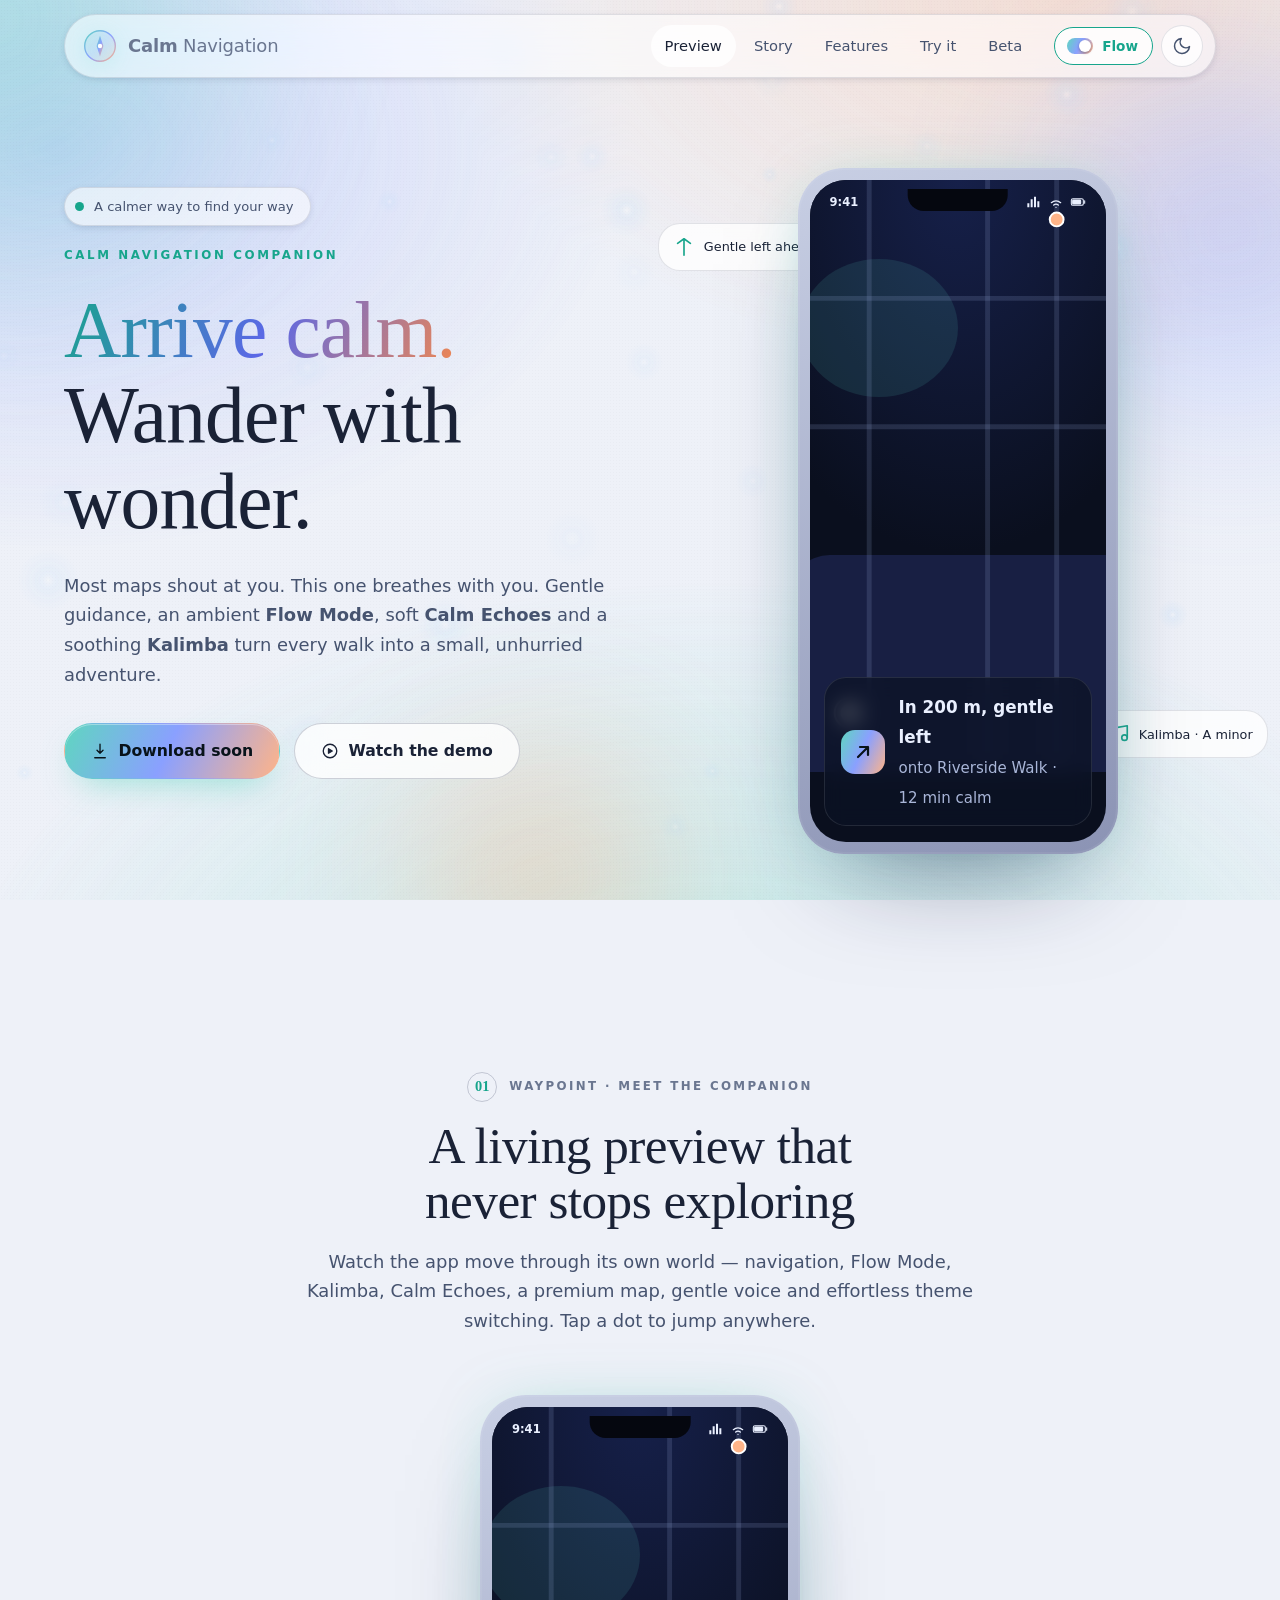
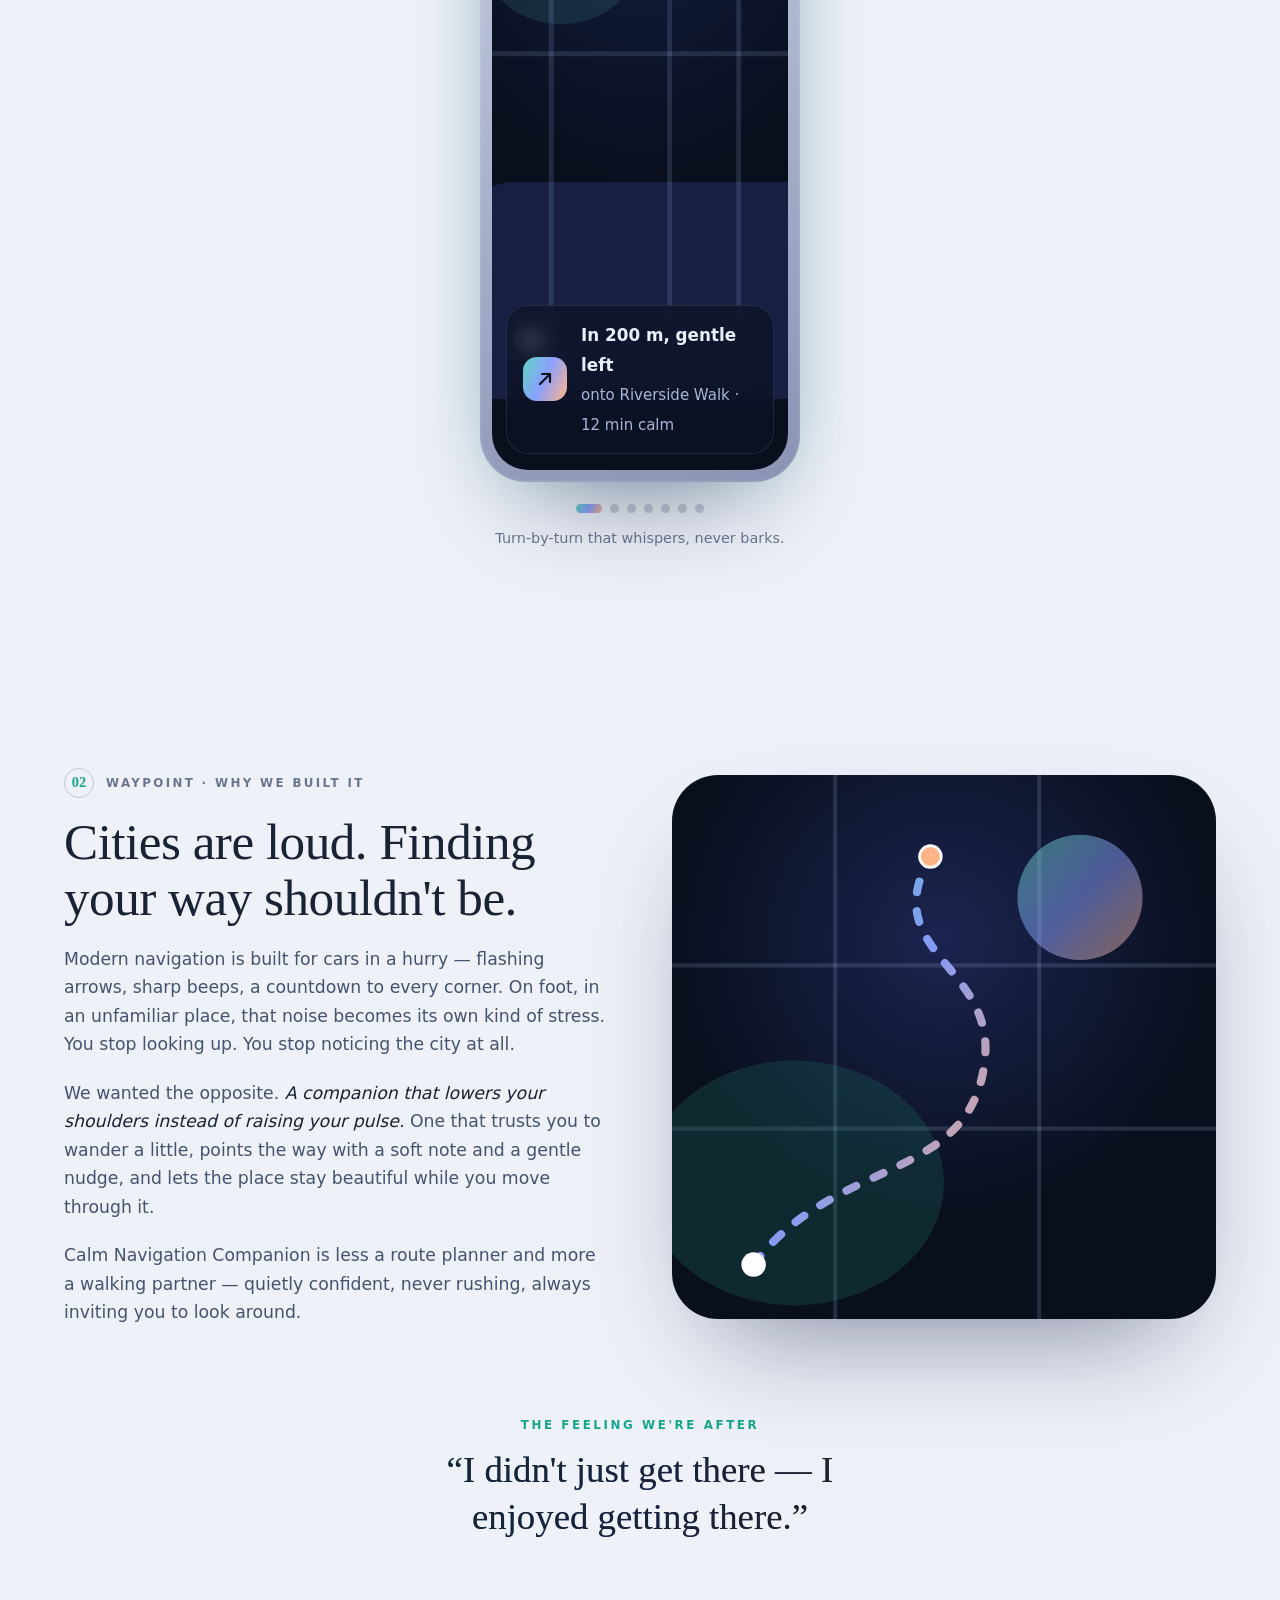
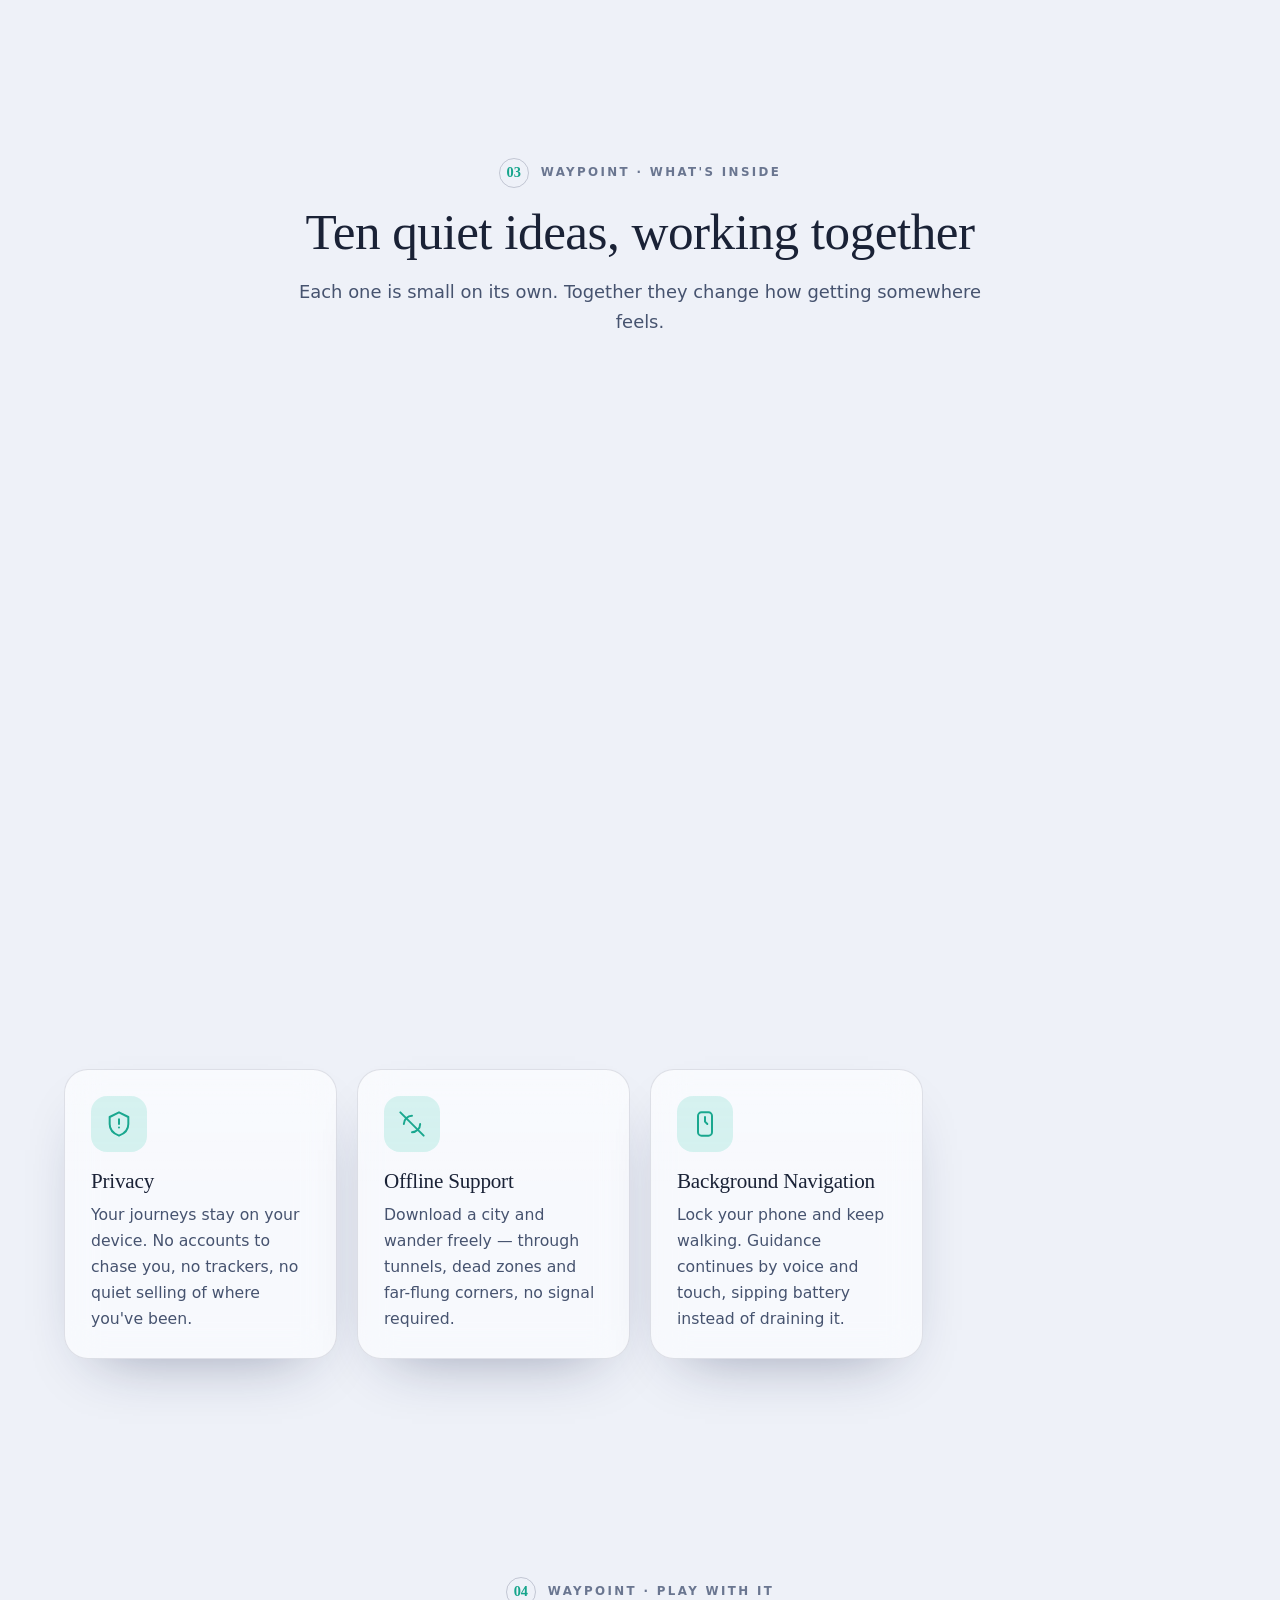
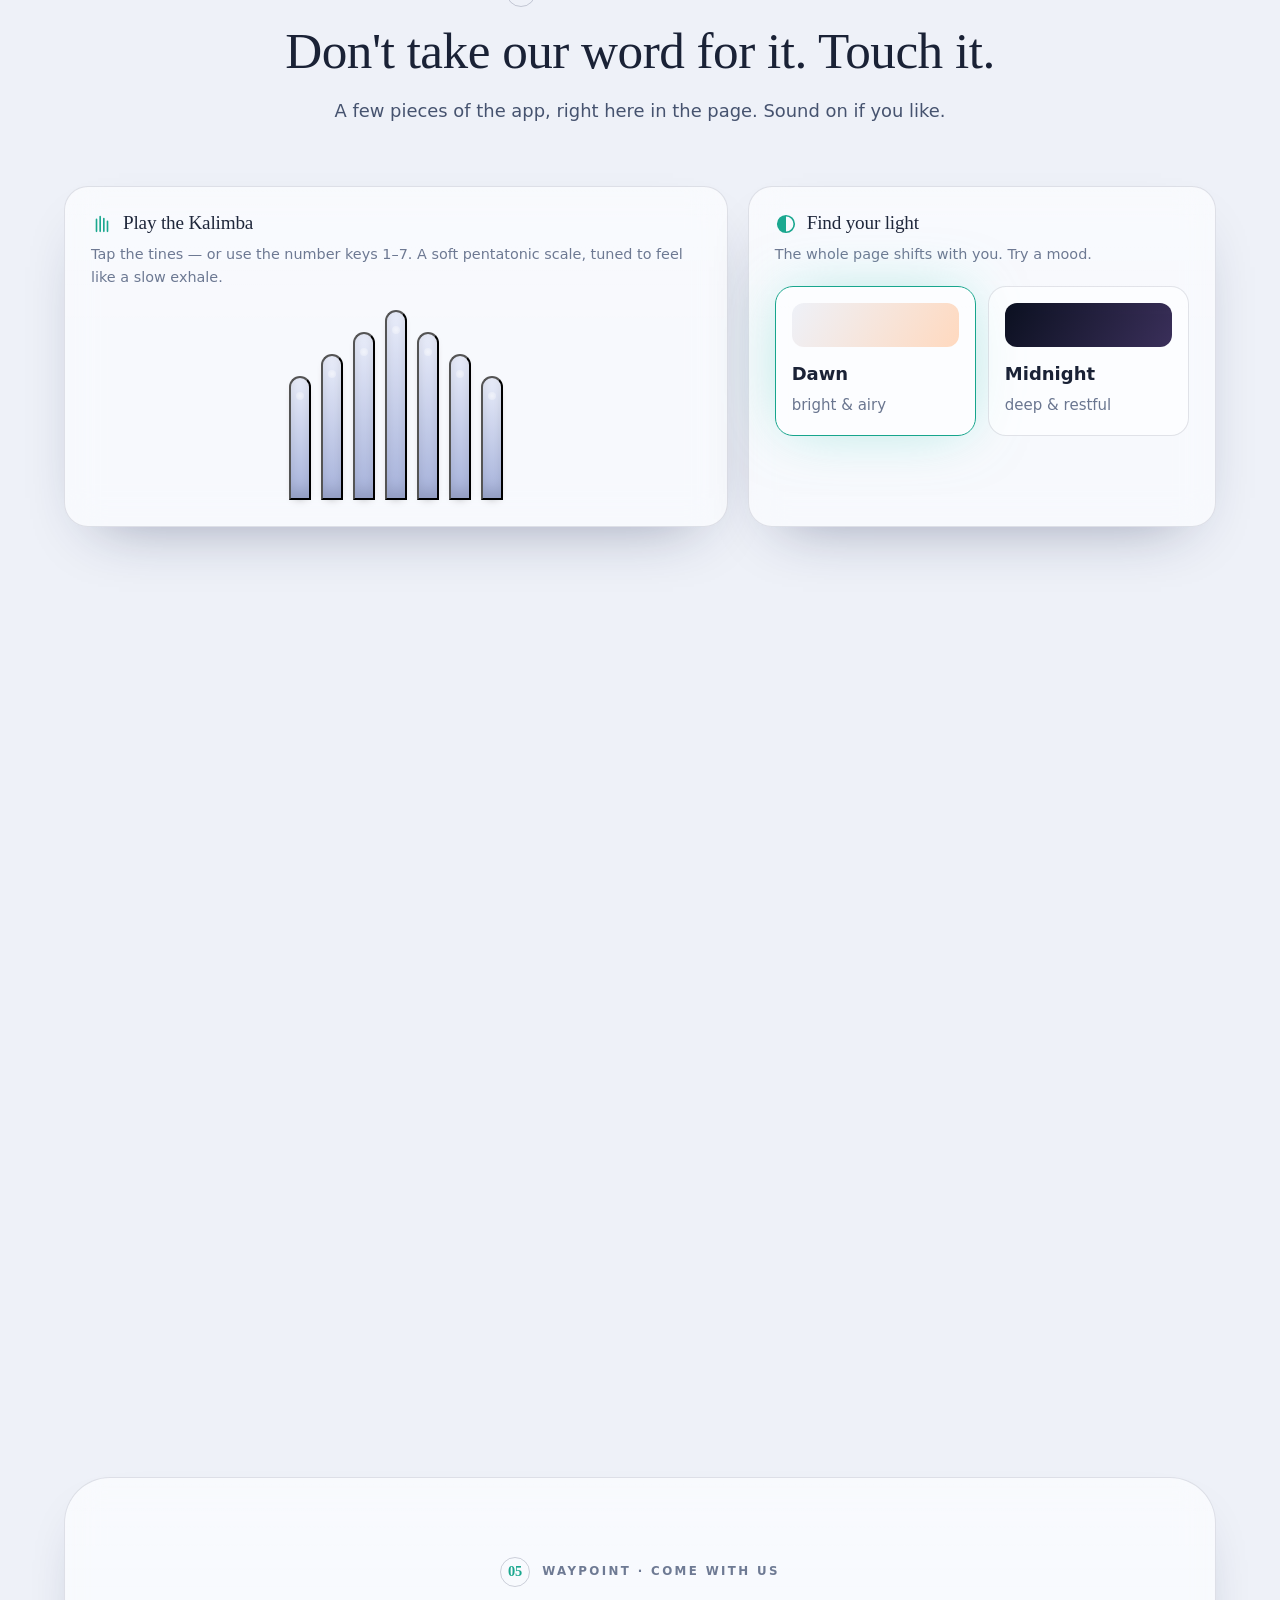
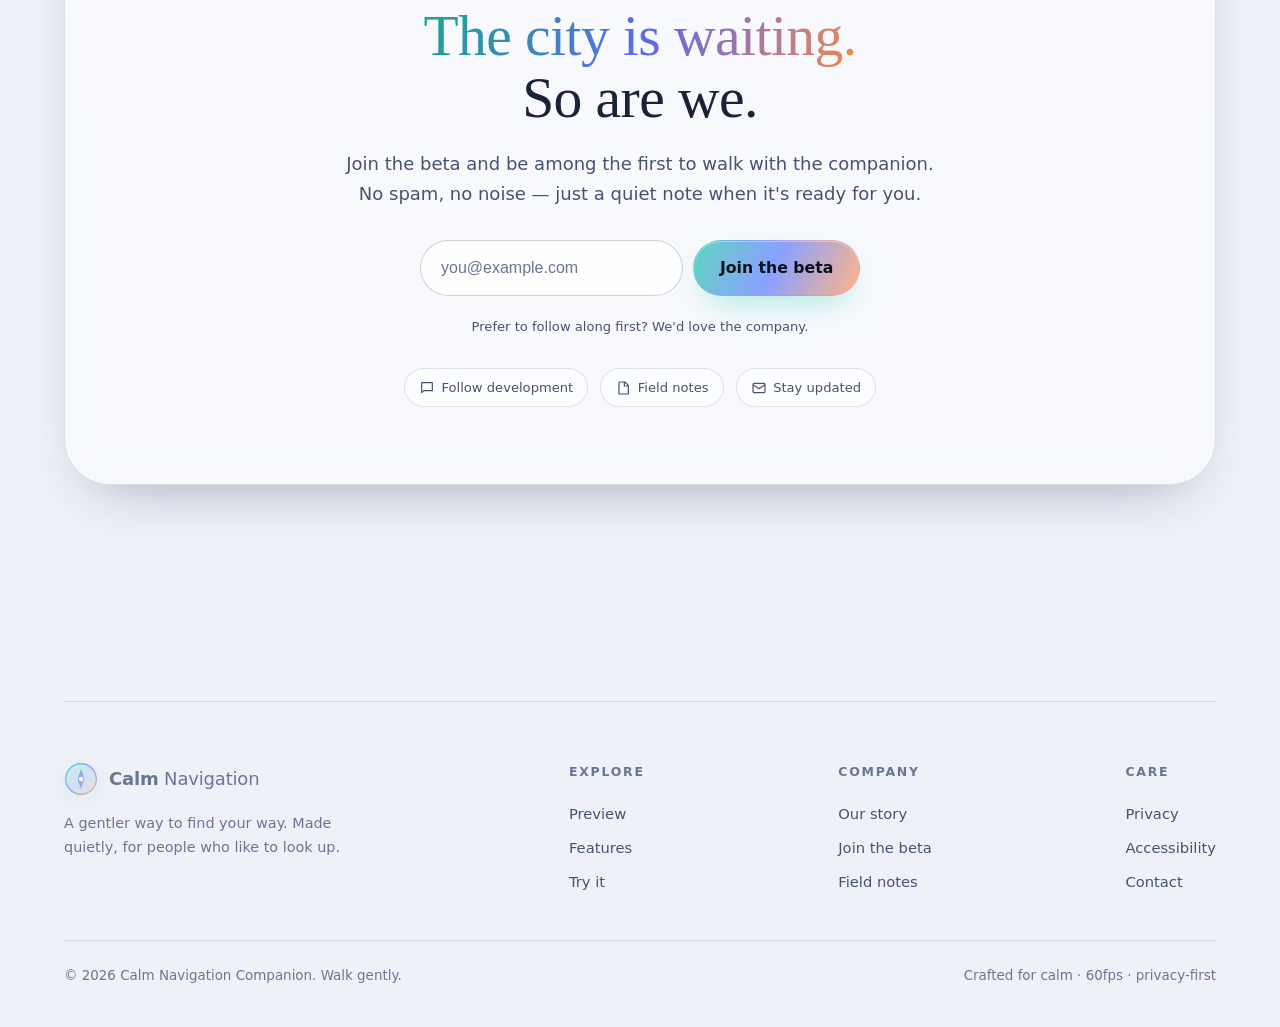
==== index.html @ e739103f "Add Calm Navigation Companion landing page A self-contained, production-ready landing page that feel" ====
<!doctype html>
<html lang="en" data-theme="">
<head>
<meta charset="utf-8" />
<meta name="viewport" content="width=device-width, initial-scale=1, viewport-fit=cover" />
<title>Calm Navigation Companion — Find your way, gently</title>

<!-- Primary meta -->
<meta name="description" content="Calm Navigation Companion turns overwhelming cities into calm, curious exploration. Gentle navigation, Flow Mode ambience, Calm Echoes, a soothing Kalimba, soft voice and haptic guidance — private, offline-ready and beautifully quiet." />
<meta name="theme-color" content="#0b1020" media="(prefers-color-scheme: dark)" />
<meta name="theme-color" content="#eef1f8" media="(prefers-color-scheme: light)" />
<meta name="color-scheme" content="light dark" />
<meta name="author" content="Calm Navigation Companion" />
<meta name="keywords" content="calm navigation, walking companion, flow mode, mindful maps, ambient navigation, kalimba, calm echoes, offline navigation, private navigation, haptic guidance" />
<link rel="canonical" href="https://calmnav.app/" />

<!-- Open Graph -->
<meta property="og:type" content="website" />
<meta property="og:site_name" content="Calm Navigation Companion" />
<meta property="og:title" content="Calm Navigation Companion — Find your way, gently" />
<meta property="og:description" content="A navigation companion that turns loud cities into calm exploration. Flow Mode, Calm Echoes, Kalimba, soft voice & haptic guidance — private and offline-ready." />
<meta property="og:url" content="https://calmnav.app/" />
<meta property="og:image" content="https://calmnav.app/assets/og-image.png" />
<meta property="og:image:width" content="1200" />
<meta property="og:image:height" content="630" />
<meta property="og:image:alt" content="Calm Navigation Companion — an aurora-lit map with a gently glowing route." />

<!-- Twitter -->
<meta name="twitter:card" content="summary_large_image" />
<meta name="twitter:title" content="Calm Navigation Companion — Find your way, gently" />
<meta name="twitter:description" content="Turn overwhelming cities into calm, curious exploration. Flow Mode, Calm Echoes, Kalimba, soft voice & haptics — private and offline-ready." />
<meta name="twitter:image" content="https://calmnav.app/assets/og-image.png" />

<!-- Icons / PWA -->
<link rel="icon" href="/assets/favicon.svg" type="image/svg+xml" />
<link rel="apple-touch-icon" href="/assets/icon-192.png" />
<link rel="manifest" href="/site.webmanifest" />

<!-- Structured data -->
<script type="application/ld+json">
{
  "@context": "https://schema.org",
  "@type": "SoftwareApplication",
  "name": "Calm Navigation Companion",
  "applicationCategory": "TravelApplication",
  "operatingSystem": "iOS, Android",
  "description": "A navigation companion that turns overwhelming cities into calm, curious exploration with Flow Mode ambience, Calm Echoes, a soothing Kalimba, and gentle voice and haptic guidance. Private and offline-ready.",
  "offers": { "@type": "Offer", "price": "0", "priceCurrency": "USD" },
  "aggregateRating": { "@type": "AggregateRating", "ratingValue": "4.9", "ratingCount": "1280" },
  "featureList": [
    "Calm Navigation", "Flow Mode", "Calm Echoes", "Kalimba", "Gentle Voice Guidance",
    "Haptic Guidance", "Accessibility", "Privacy", "Offline Support", "Background Navigation"
  ]
}
</script>

<style>
/* =====================================================================
   Calm Navigation Companion — Landing
   Design tokens → base → components → ambient/flow → sections → responsive
   Palette: twilight-aurora. Type: humanist serif display + system sans.
   ===================================================================== */

/* ---------- Tokens ---------- */
:root{
  color-scheme: light dark;

  /* Ground & surfaces (light / misty) */
  --bg:        #eef1f8;
  --bg-2:      #e5eaf6;
  --bg-3:      #dbe2f2;
  --surface:         rgba(255,255,255,.58);
  --surface-strong:  rgba(255,255,255,.80);
  --surface-solid:   #f7f9fe;
  --border:    rgba(24,34,64,.12);
  --border-strong: rgba(24,34,64,.20);

  /* Ink */
  --ink:       #1a2236;
  --ink-soft:  #46536f;
  --ink-faint: #6a7690;

  /* Aurora accents */
  --teal:        #17a58c;   /* accessible on light */
  --teal-bright: #5fd6c0;
  --peri:        #5b68e6;
  --peri-bright: #8aa0ff;
  --dawn:        #f2874f;
  --dawn-bright: #ffb488;

  /* Aurora gradient (used for text & buttons) */
  --aurora: linear-gradient(115deg, var(--teal-bright) 0%, var(--peri-bright) 48%, var(--dawn-bright) 100%);
  --aurora-ink: linear-gradient(115deg, var(--teal) 0%, var(--peri) 52%, var(--dawn) 100%);

  /* Radii */
  --r-xs: 12px;
  --r-sm: 18px;
  --r-md: 24px;
  --r-lg: 34px;
  --r-xl: 46px;
  --r-blob: 44% 56% 58% 42% / 52% 44% 56% 48%;

  /* Shadows (soft) */
  --shadow-sm: 0 2px 10px -4px rgba(20,30,70,.30);
  --shadow:    0 26px 60px -34px rgba(20,30,70,.45);
  --shadow-lg: 0 50px 110px -46px rgba(20,30,70,.55);
  --glow-teal: 0 0 60px -12px rgba(95,214,192,.55);

  /* Type */
  --font-display: "Iowan Old Style", "Palatino Linotype", Palatino, "Book Antiqua", Georgia, "Times New Roman", serif;
  --font-sans: system-ui, -apple-system, "Segoe UI", Roboto, Helvetica, Arial, "Apple Color Emoji", sans-serif;

  /* Rhythm */
  --maxw: 1180px;
  --pad: clamp(20px, 5vw, 64px);
  --section-y: clamp(72px, 12vh, 150px);

  --ease: cubic-bezier(.22,.61,.36,1);
  --ease-soft: cubic-bezier(.4,0,.2,1);
}

/* Dark tokens — applied on OS dark (unless user forced light) and on forced dark */
@media (prefers-color-scheme: dark){
  :root:not([data-theme="light"]){
    --bg:        #0b1020;
    --bg-2:      #0a0e1c;
    --bg-3:      #0e1428;
    --surface:         rgba(255,255,255,.055);
    --surface-strong:  rgba(255,255,255,.10);
    --surface-solid:   #121a30;
    --border:    rgba(255,255,255,.10);
    --border-strong: rgba(255,255,255,.18);
    --ink:       #eaf0ff;
    --ink-soft:  #b3bfe0;
    --ink-faint: #828fb2;
    --teal:        #5fd6c0;
    --peri:        #8aa0ff;
    --dawn:        #ffb488;
    --aurora-ink: linear-gradient(115deg, var(--teal-bright) 0%, var(--peri-bright) 52%, var(--dawn-bright) 100%);
    --border-strong: rgba(255,255,255,.20);
    --shadow-sm: 0 2px 10px -4px rgba(0,0,0,.5);
    --shadow:    0 26px 60px -30px rgba(0,0,0,.65);
    --shadow-lg: 0 50px 120px -46px rgba(0,0,0,.75);
  }
}
:root[data-theme="dark"]{
  --bg:        #0b1020;
  --bg-2:      #0a0e1c;
  --bg-3:      #0e1428;
  --surface:         rgba(255,255,255,.055);
  --surface-strong:  rgba(255,255,255,.10);
  --surface-solid:   #121a30;
  --border:    rgba(255,255,255,.10);
  --border-strong: rgba(255,255,255,.20);
  --ink:       #eaf0ff;
  --ink-soft:  #b3bfe0;
  --ink-faint: #828fb2;
  --teal:        #5fd6c0;
  --peri:        #8aa0ff;
  --dawn:        #ffb488;
  --aurora-ink: linear-gradient(115deg, var(--teal-bright) 0%, var(--peri-bright) 52%, var(--dawn-bright) 100%);
  --shadow-sm: 0 2px 10px -4px rgba(0,0,0,.5);
  --shadow:    0 26px 60px -30px rgba(0,0,0,.65);
  --shadow-lg: 0 50px 120px -46px rgba(0,0,0,.75);
}

/* ---------- Reset / base ---------- */
*,*::before,*::after{ box-sizing:border-box; }
html{ -webkit-text-size-adjust:100%; scroll-behavior:smooth; scroll-padding-top:96px; }
@media (prefers-reduced-motion: reduce){ html{ scroll-behavior:auto; } }
body{
  margin:0;
  font-family:var(--font-sans);
  color:var(--ink);
  background:var(--bg);
  line-height:1.65;
  font-size:clamp(16px,1.05vw + 12px,18px);
  -webkit-font-smoothing:antialiased;
  text-rendering:optimizeLegibility;
  overflow-x:hidden;
  transition:background-color .6s var(--ease-soft), color .6s var(--ease-soft);
}
img,svg{ max-width:100%; display:block; }
button{ font:inherit; color:inherit; }
a{ color:var(--teal); text-decoration:none; }
h1,h2,h3{ font-family:var(--font-display); font-weight:500; line-height:1.08; letter-spacing:-.01em; text-wrap:balance; margin:0; }
p{ margin:0; }
:focus-visible{ outline:2.5px solid var(--peri); outline-offset:3px; border-radius:6px; }

.sr-only{ position:absolute; width:1px; height:1px; padding:0; margin:-1px; overflow:hidden; clip:rect(0 0 0 0); white-space:nowrap; border:0; }
.skip-link{
  position:fixed; top:10px; left:10px; z-index:200;
  background:var(--surface-solid); color:var(--ink);
  padding:10px 16px; border-radius:12px; box-shadow:var(--shadow);
  transform:translateY(-160%); transition:transform .3s var(--ease);
}
.skip-link:focus{ transform:none; }

/* ---------- Layout helpers ---------- */
.wrap{ width:min(100% - var(--pad)*2, var(--maxw)); margin-inline:auto; }
.eyebrow{
  display:inline-flex; align-items:center; gap:.6em;
  font-size:.74rem; font-weight:600; letter-spacing:.22em; text-transform:uppercase;
  color:var(--teal);
}
.eyebrow::before{ content:""; width:26px; height:1.5px; background:currentColor; opacity:.7; border-radius:2px; }
.eyebrow.center::before{ display:none; }
.gradient-text{
  background:var(--aurora-ink); -webkit-background-clip:text; background-clip:text; color:transparent;
}
.lead{ color:var(--ink-soft); font-size:1.12rem; max-width:60ch; }

/* ---------- Glass component ---------- */
.glass{
  background:var(--surface);
  border:1px solid var(--border);
  border-radius:var(--r-lg);
  box-shadow:var(--shadow);
  backdrop-filter:blur(18px) saturate(1.4);
  -webkit-backdrop-filter:blur(18px) saturate(1.4);
  position:relative;
}
.glass::after{ /* subtle top highlight */
  content:""; position:absolute; inset:0; border-radius:inherit; pointer-events:none;
  background:linear-gradient(180deg, rgba(255,255,255,.16), rgba(255,255,255,0) 40%);
  opacity:.7; mix-blend-mode:soft-light;
}

/* ---------- Buttons ---------- */
.btn{
  --by:14px;
  display:inline-flex; align-items:center; justify-content:center; gap:.6em;
  padding:var(--by) 26px; border-radius:999px; border:1px solid transparent;
  font-weight:600; font-size:.98rem; cursor:pointer; position:relative;
  transition:transform .3s var(--ease), box-shadow .3s var(--ease), background-color .3s, color .3s, border-color .3s;
  will-change:transform; -webkit-tap-highlight-color:transparent; overflow:hidden;
}
.btn:active{ transform:translateY(1px) scale(.985); }
.btn svg{ width:1.15em; height:1.15em; }
.btn-primary{
  color:#08131a; background:var(--aurora);
  box-shadow:0 14px 34px -14px rgba(95,214,192,.7), inset 0 1px 0 rgba(255,255,255,.35);
}
.btn-primary:hover{ transform:translateY(-3px); box-shadow:0 22px 46px -14px rgba(95,214,192,.85), inset 0 1px 0 rgba(255,255,255,.4); }
.btn-primary .shine{
  position:absolute; inset:0; background:linear-gradient(115deg,transparent 30%, rgba(255,255,255,.55) 50%, transparent 70%);
  transform:translateX(-120%); transition:transform .8s var(--ease);
}
.btn-primary:hover .shine{ transform:translateX(120%); }
.btn-ghost{
  background:var(--surface-strong); color:var(--ink); border-color:var(--border-strong);
  backdrop-filter:blur(14px); -webkit-backdrop-filter:blur(14px);
}
.btn-ghost:hover{ transform:translateY(-3px); box-shadow:var(--shadow); border-color:var(--teal); }
.btn-soft{ background:var(--surface); color:var(--ink); border-color:var(--border); }
.btn-soft:hover{ border-color:var(--teal); color:var(--teal); }

.chip{
  display:inline-flex; align-items:center; gap:.5em;
  padding:8px 14px; border-radius:999px; font-size:.82rem; font-weight:500;
  background:var(--surface); border:1px solid var(--border); color:var(--ink-soft);
}

/* =====================================================================
   Ambient / Flow Mode background
   ===================================================================== */
.ambient{ position:fixed; inset:0; z-index:-2; overflow:hidden; pointer-events:none; }
.ambient .sky{
  position:absolute; inset:-10%;
  background:
    radial-gradient(60% 50% at 78% 8%, color-mix(in oklab, var(--dawn-bright) 40%, transparent), transparent 70%),
    radial-gradient(55% 55% at 12% 22%, color-mix(in oklab, var(--peri-bright) 42%, transparent), transparent 68%),
    radial-gradient(70% 60% at 55% 105%, color-mix(in oklab, var(--teal-bright) 40%, transparent), transparent 72%);
  opacity:.55; filter:blur(6px);
  transition:opacity .8s var(--ease-soft);
}
.blob{
  position:absolute; border-radius:50%; filter:blur(60px); opacity:.5;
  mix-blend-mode:screen; will-change:transform;
}
:root[data-theme="light"] .blob, :root:not([data-theme="dark"]) .blob{ mix-blend-mode:normal; opacity:.42; }
.blob.b1{ width:44vmax; height:44vmax; left:-14vmax; top:-12vmax; background:radial-gradient(circle at 30% 30%, var(--teal-bright), transparent 62%); animation:drift1 34s var(--ease-soft) infinite; }
.blob.b2{ width:40vmax; height:40vmax; right:-12vmax; top:2vmax; background:radial-gradient(circle at 60% 40%, var(--peri-bright), transparent 62%); animation:drift2 42s var(--ease-soft) infinite; }
.blob.b3{ width:36vmax; height:36vmax; left:24vmax; bottom:-16vmax; background:radial-gradient(circle at 50% 50%, var(--dawn-bright), transparent 60%); animation:drift3 38s var(--ease-soft) infinite; }
#flow-canvas{ position:absolute; inset:0; width:100%; height:100%; opacity:0; transition:opacity 1.2s var(--ease-soft); }
.grain{ position:absolute; inset:0; opacity:.03; background-image:radial-gradient(rgba(0,0,0,.6) 1px, transparent 1px); background-size:3px 3px; }

/* Flow Mode ON — intensify */
body.flow .ambient .sky{ opacity:.8; }
body.flow .blob{ opacity:.62; }
body.flow #flow-canvas{ opacity:.9; }
body.flow .blob.b1{ animation-duration:24s; }
body.flow .blob.b2{ animation-duration:30s; }
body.flow .blob.b3{ animation-duration:27s; }

@keyframes drift1{ 0%,100%{ transform:translate3d(0,0,0) scale(1);} 50%{ transform:translate3d(8vmax,6vmax,0) scale(1.12);} }
@keyframes drift2{ 0%,100%{ transform:translate3d(0,0,0) scale(1.05);} 50%{ transform:translate3d(-7vmax,5vmax,0) scale(.94);} }
@keyframes drift3{ 0%,100%{ transform:translate3d(0,0,0) scale(1);} 50%{ transform:translate3d(-5vmax,-7vmax,0) scale(1.1);} }

/* Scroll progress — "distance travelled" */
.progress{ position:fixed; top:0; left:0; height:3px; width:100%; z-index:120; transform-origin:0 50%; transform:scaleX(0); background:var(--aurora); box-shadow:0 0 16px rgba(95,214,192,.7); }

/* =====================================================================
   Header / Nav
   ===================================================================== */
.header{ position:fixed; inset:0 0 auto 0; z-index:100; padding:14px var(--pad); transition:padding .4s var(--ease); }
.nav{
  display:flex; align-items:center; gap:18px;
  width:min(100% , var(--maxw)); margin-inline:auto;
  padding:10px 12px 10px 18px; border-radius:999px;
  background:var(--surface); border:1px solid var(--border);
  backdrop-filter:blur(16px) saturate(1.4); -webkit-backdrop-filter:blur(16px) saturate(1.4);
  box-shadow:var(--shadow-sm); transition:box-shadow .4s var(--ease), background-color .4s;
}
.header.scrolled .nav{ box-shadow:var(--shadow); }
.brand{ display:flex; align-items:center; gap:11px; font-weight:600; letter-spacing:-.01em; color:var(--ink); margin-right:auto; }
.brand .mark{ width:34px; height:34px; flex:0 0 auto; filter:drop-shadow(0 4px 10px rgba(95,214,192,.4)); }
.brand b{ font-weight:600; }
.brand span{ color:var(--ink-faint); font-weight:500; }
.nav-links{ display:flex; align-items:center; gap:4px; }
.nav-links a{ color:var(--ink-soft); font-size:.92rem; font-weight:500; padding:9px 14px; border-radius:999px; transition:color .25s, background-color .25s; }
.nav-links a:hover, .nav-links a.active{ color:var(--ink); background:var(--surface-strong); }
.nav-tools{ display:flex; align-items:center; gap:8px; }
.icon-btn{
  width:42px; height:42px; border-radius:999px; display:grid; place-items:center;
  background:var(--surface-strong); border:1px solid var(--border); cursor:pointer;
  transition:transform .3s var(--ease), border-color .3s, color .3s; color:var(--ink-soft);
}
.icon-btn:hover{ transform:translateY(-2px); color:var(--teal); border-color:var(--teal); }
.icon-btn svg{ width:20px; height:20px; }
.icon-btn .sun{ display:none; } :root[data-theme="dark"] .icon-btn .sun{ display:block; } :root[data-theme="dark"] .icon-btn .moon{ display:none; }
@media (prefers-color-scheme: dark){ :root:not([data-theme="light"]) .icon-btn .sun{ display:block; } :root:not([data-theme="light"]) .icon-btn .moon{ display:none; } }

/* Flow toggle pill */
.flow-toggle{ display:flex; align-items:center; gap:9px; padding:7px 14px 7px 12px; border-radius:999px; background:var(--surface-strong); border:1px solid var(--border); cursor:pointer; color:var(--ink-soft); font-size:.85rem; font-weight:600; transition:border-color .3s,color .3s; }
.flow-toggle:hover{ border-color:var(--teal); }
.flow-toggle .dot{ width:26px; height:16px; border-radius:999px; background:var(--border-strong); position:relative; transition:background .4s; flex:0 0 auto; }
.flow-toggle .dot::after{ content:""; position:absolute; top:2px; left:2px; width:12px; height:12px; border-radius:50%; background:#fff; transition:transform .4s var(--ease); box-shadow:0 1px 3px rgba(0,0,0,.3); }
body.flow .flow-toggle .dot{ background:var(--aurora); }
body.flow .flow-toggle .dot::after{ transform:translateX(10px); }
body.flow .flow-toggle{ color:var(--teal); border-color:var(--teal); }

.menu-btn{ display:none; }

/* =====================================================================
   Hero
   ===================================================================== */
.hero{ position:relative; padding:calc(var(--section-y) + 60px) 0 var(--section-y); }
.hero-grid{ display:grid; grid-template-columns:1.05fr .95fr; gap:clamp(30px,5vw,70px); align-items:center; }
.hero h1{ font-size:clamp(2.7rem, 6.2vw, 5rem); margin:22px 0 0; }
.hero h1 .soft{ color:var(--ink); }
.hero .lead{ margin-top:26px; font-size:clamp(1.05rem,1.4vw,1.22rem); }
.hero-cta{ display:flex; flex-wrap:wrap; gap:14px; margin-top:34px; }
.hero-meta{ display:flex; flex-wrap:wrap; gap:22px; margin-top:34px; color:var(--ink-faint); font-size:.86rem; }
.hero-meta div{ display:flex; align-items:center; gap:8px; }
.hero-meta svg{ width:18px; height:18px; color:var(--teal); }
.hero-badge{ display:inline-flex; align-items:center; gap:10px; padding:8px 16px 8px 10px; border-radius:999px; background:var(--surface); border:1px solid var(--border); font-size:.82rem; color:var(--ink-soft); box-shadow:var(--shadow-sm); }
.hero-badge .pulse{ width:9px; height:9px; border-radius:50%; background:var(--teal); box-shadow:0 0 0 0 rgba(95,214,192,.6); animation:pulse 2.4s var(--ease-soft) infinite; }
@keyframes pulse{ 0%{ box-shadow:0 0 0 0 rgba(95,214,192,.55);} 70%{ box-shadow:0 0 0 12px rgba(95,214,192,0);} 100%{ box-shadow:0 0 0 0 rgba(95,214,192,0);} }

/* =====================================================================
   Phone mockup (shared by hero + demo)
   ===================================================================== */
.phone-stage{ position:relative; display:grid; place-items:center; }
.phone-float{ animation:floaty 7s var(--ease-soft) infinite; }
@keyframes floaty{ 0%,100%{ transform:translateY(0) rotate(-.4deg);} 50%{ transform:translateY(-16px) rotate(.4deg);} }
.phone{
  position:relative; width:clamp(248px, 30vw, 320px); aspect-ratio:9/19.3;
  border-radius:46px; padding:12px;
  background:linear-gradient(160deg,#2a3350,#0c1122);
  box-shadow:var(--shadow-lg), 0 0 0 2px rgba(255,255,255,.06) inset, 0 0 60px -20px rgba(95,214,192,.5);
}
:root[data-theme="light"] .phone{ background:linear-gradient(160deg,#c8cfe4,#8b93b4); }
@media (prefers-color-scheme: light){ :root:not([data-theme="dark"]) .phone{ background:linear-gradient(160deg,#c8cfe4,#8b93b4); } }
.phone .screen{
  position:relative; width:100%; height:100%; border-radius:36px; overflow:hidden;
  background:#0a0f1e; color:#eaf0ff; isolation:isolate;
}
.phone .notch{ position:absolute; top:9px; left:50%; transform:translateX(-50%); width:34%; height:22px; background:#05070f; border-radius:0 0 16px 16px; z-index:8; }
.status{ position:absolute; top:0; left:0; right:0; height:44px; display:flex; align-items:center; justify-content:space-between; padding:0 20px; font-size:.72rem; font-weight:600; color:#eaf0ff; z-index:7; }
.status .r{ display:flex; gap:6px; align-items:center; }
.status svg{ width:16px; height:16px; }

/* screens stack */
.screens{ position:absolute; inset:0; }
.screen-view{ position:absolute; inset:0; opacity:0; transform:scale(1.04); transition:opacity .8s var(--ease), transform .8s var(--ease); pointer-events:none; padding-top:44px; }
.screen-view.active{ opacity:1; transform:none; pointer-events:auto; }
.screen-bg{ position:absolute; inset:0; z-index:-1; }
.screen-title{ font-family:var(--font-display); font-size:1.3rem; padding:6px 18px 0; }
.screen-sub{ font-size:.78rem; color:#a9b6d8; padding:2px 18px 0; }

/* screen: map/navigation */
.mini-map{ position:absolute; inset:0; background:
  radial-gradient(120% 90% at 50% 0%, #16204a, #0a0f1e 70%);
}
.mini-map .roads path{ fill:none; stroke:rgba(160,180,230,.16); stroke-width:5; stroke-linecap:round; }
.mini-map .park{ fill:rgba(95,214,192,.12); }
.mini-map .water{ fill:rgba(91,104,230,.18); }
.route-line{ fill:none; stroke:url(#rg); stroke-width:6; stroke-linecap:round; filter:drop-shadow(0 0 6px rgba(95,214,192,.7)); stroke-dasharray:520; stroke-dashoffset:520; animation:draw 6s var(--ease) infinite; }
@keyframes draw{ 0%{ stroke-dashoffset:520;} 55%{ stroke-dashoffset:0;} 100%{ stroke-dashoffset:0;} }
.pin{ animation:pin 6s var(--ease) infinite; }
@keyframes pin{ 0%{ offset-distance:0%;} 55%{ offset-distance:100%;} 100%{ offset-distance:100%; } }
.nav-card{ position:absolute; left:14px; right:14px; bottom:16px; padding:14px 16px; border-radius:22px; background:rgba(12,18,36,.72); border:1px solid rgba(255,255,255,.1); backdrop-filter:blur(10px); display:flex; align-items:center; gap:14px; }
.nav-card .arrow{ width:44px; height:44px; border-radius:14px; background:var(--aurora); display:grid; place-items:center; color:#08131a; flex:0 0 auto; }
.nav-card .arrow svg{ width:24px; height:24px; }
.nav-card b{ font-size:1.05rem; } .nav-card small{ color:#a9b6d8; }

/* screen: flow mode */
.flow-orb{ position:absolute; top:50%; left:50%; width:150px; height:150px; transform:translate(-50%,-50%); border-radius:50%; background:var(--aurora); filter:blur(4px); animation:breathe 5.5s var(--ease-soft) infinite; box-shadow:0 0 80px -6px rgba(95,214,192,.7); }
@keyframes breathe{ 0%,100%{ transform:translate(-50%,-50%) scale(.86); opacity:.85;} 50%{ transform:translate(-50%,-50%) scale(1.06); opacity:1;} }
.flow-ring{ position:absolute; top:50%; left:50%; border-radius:50%; border:1px solid rgba(255,255,255,.25); transform:translate(-50%,-50%); }

/* screen: kalimba */
.kal{ position:absolute; inset:44px 0 0; display:flex; align-items:flex-end; justify-content:center; gap:9px; padding:0 24px 60px; }
.kal .tine{ width:11px; border-radius:999px 999px 4px 4px; background:linear-gradient(180deg,#e7ecff,#8ea0d8); box-shadow:inset 0 -6px 10px rgba(0,0,0,.15); transform-origin:bottom; }
.kal .tine.plot{ animation:pluck 3s var(--ease) infinite; }

@keyframes pluck{ 0%,100%{ transform:scaleY(1);} 6%{ transform:scaleY(1.05);} }

/* screen: calm echoes */
.echoes{ position:absolute; inset:44px 0 0; padding:16px 18px; }
.wave{ display:flex; align-items:center; gap:4px; height:70px; margin-top:14px; }
.wave i{ flex:1; background:var(--aurora); border-radius:999px; opacity:.85; animation:eq 1.6s var(--ease-soft) infinite; }
@keyframes eq{ 0%,100%{ transform:scaleY(.35);} 50%{ transform:scaleY(1);} }
.echo-chip{ display:inline-block; margin:6px 6px 0 0; padding:7px 12px; border-radius:999px; font-size:.72rem; background:rgba(255,255,255,.08); border:1px solid rgba(255,255,255,.12); color:#cdd8f5; }

/* screen: voice */
.voice-bubble{ position:absolute; left:16px; right:16px; bottom:80px; padding:14px 16px; border-radius:20px 20px 20px 6px; background:rgba(255,255,255,.08); border:1px solid rgba(255,255,255,.12); font-size:.9rem; }
.voice-orb{ position:absolute; left:50%; top:44%; transform:translate(-50%,-50%); width:96px; height:96px; border-radius:50%; background:radial-gradient(circle at 40% 35%, var(--peri-bright), var(--peri)); box-shadow:0 0 60px -8px var(--peri); }
.voice-orb i{ position:absolute; inset:0; border-radius:50%; border:2px solid var(--peri-bright); animation:ripple 2.6s var(--ease-soft) infinite; }
@keyframes ripple{ 0%{ transform:scale(.6); opacity:.9;} 100%{ transform:scale(1.9); opacity:0;} }

/* screen: theme */
.theme-demo{ position:absolute; inset:44px 0 0; display:grid; place-items:center; gap:16px; grid-auto-rows:min-content; padding-top:30px; }
.theme-card{ width:70%; height:70px; border-radius:18px; box-shadow:var(--shadow-sm); }

/* phone chapter dots */
.phone-dots{ display:flex; gap:8px; justify-content:center; margin-top:22px; }
.phone-dots button{ width:9px; height:9px; border-radius:50%; border:0; background:var(--border-strong); cursor:pointer; padding:0; transition:transform .3s, background .3s, width .3s; }
.phone-dots button[aria-current="true"]{ width:26px; border-radius:999px; background:var(--aurora); }
.phone-caption{ text-align:center; margin-top:14px; color:var(--ink-faint); font-size:.9rem; min-height:1.4em; }

/* floating accents around hero phone */
.orbit{ position:absolute; border-radius:22px; padding:12px 14px; background:var(--surface-strong); border:1px solid var(--border); box-shadow:var(--shadow); font-size:.8rem; display:flex; align-items:center; gap:9px; backdrop-filter:blur(14px); -webkit-backdrop-filter:blur(14px); animation:floaty 8s var(--ease-soft) infinite; }
.orbit svg{ width:22px; height:22px; color:var(--teal); }
.orbit.a{ top:8%; left:-8%; animation-delay:-1s; }
.orbit.b{ bottom:14%; right:-10%; animation-delay:-3s; }

/* =====================================================================
   Section scaffolding + reveals + waypoints
   ===================================================================== */
section{ position:relative; }
.section{ padding:var(--section-y) 0; }
.section-head{ max-width:64ch; margin-bottom:clamp(36px,5vw,60px); }
.section-head.center{ margin-inline:auto; text-align:center; }
.section-head h2{ font-size:clamp(2rem,4.2vw,3.2rem); margin-top:16px; }
.section-head p{ margin-top:18px; }

.waypoint{ display:inline-flex; align-items:center; gap:12px; font-size:.74rem; letter-spacing:.2em; text-transform:uppercase; color:var(--ink-faint); font-weight:600; }
.waypoint .num{ display:grid; place-items:center; width:30px; height:30px; border-radius:50%; border:1.5px solid var(--border-strong); color:var(--teal); font-family:var(--font-display); font-size:.9rem; letter-spacing:0; }

/* reveal */
.reveal{ opacity:0; transform:translateY(30px); filter:blur(6px); transition:opacity .9s var(--ease), transform .9s var(--ease), filter .9s var(--ease); }
.reveal.in{ opacity:1; transform:none; filter:none; }
.reveal.d1{ transition-delay:.08s; } .reveal.d2{ transition-delay:.16s; } .reveal.d3{ transition-delay:.24s; } .reveal.d4{ transition-delay:.32s; }
.reveal.scale{ transform:translateY(30px) scale(.96); } .reveal.scale.in{ transform:none; }

/* =====================================================================
   Story
   ===================================================================== */
.story-grid{ display:grid; grid-template-columns:1fr 1fr; gap:clamp(30px,5vw,64px); align-items:center; }
.story-copy p{ color:var(--ink-soft); margin-top:20px; font-size:1.08rem; }
.story-copy p .em{ color:var(--ink); font-style:italic; }
.story-art{ position:relative; aspect-ratio:1; border-radius:var(--r-xl); overflow:hidden; box-shadow:var(--shadow-lg); }
.story-art svg{ width:100%; height:100%; }

.pull{ font-family:var(--font-display); font-size:clamp(1.5rem,3vw,2.3rem); line-height:1.28; color:var(--ink); max-width:22ch; }

/* =====================================================================
   Features
   ===================================================================== */
.feature-grid{ display:grid; grid-template-columns:repeat(auto-fit,minmax(260px,1fr)); gap:20px; }
.feature{ padding:26px; border-radius:var(--r-md); overflow:hidden; transition:transform .5s var(--ease), box-shadow .5s var(--ease); }
.feature:hover{ transform:translateY(-6px); box-shadow:var(--shadow-lg); }
.feature .ficon{ width:56px; height:56px; border-radius:16px; display:grid; place-items:center; margin-bottom:18px; background:color-mix(in oklab, var(--teal-bright) 24%, transparent); color:var(--teal); position:relative; }
.feature .ficon svg{ width:28px; height:28px; }
.feature h3{ font-size:1.32rem; }
.feature p{ color:var(--ink-soft); margin-top:10px; font-size:.98rem; }
.feature.wide{ grid-column:span 2; display:grid; grid-template-columns:1.1fr 1fr; gap:24px; align-items:center; }
.feature .art{ align-self:stretch; border-radius:var(--r-sm); min-height:150px; position:relative; overflow:hidden; }
@media (max-width:720px){ .feature.wide{ grid-column:auto; grid-template-columns:1fr; } }

/* =====================================================================
   Interactive playground
   ===================================================================== */
.play{ display:grid; grid-template-columns:repeat(12,1fr); gap:20px; }
.panel{ padding:26px; border-radius:var(--r-md); }
.panel h3{ font-size:1.2rem; display:flex; align-items:center; gap:10px; }
.panel h3 svg{ width:22px; height:22px; color:var(--teal); }
.panel p.hint{ color:var(--ink-faint); font-size:.9rem; margin-top:8px; }
.p-kalimba{ grid-column:span 7; } .p-theme{ grid-column:span 5; }
.p-echoes{ grid-column:span 5; } .p-haptic{ grid-column:span 4; } .p-route{ grid-column:span 3; }
@media (max-width:900px){ .play > *{ grid-column:1 / -1 !important; } }

/* kalimba playable */
.kalimba{ display:flex; align-items:flex-end; justify-content:center; gap:10px; height:190px; margin-top:20px; }
.kalimba .tine{ width:22px; border-radius:999px 999px 6px 6px; background:linear-gradient(180deg,#eef2ff,#aab6e0); cursor:pointer; position:relative; box-shadow:inset 0 -8px 14px rgba(0,0,0,.14),0 4px 10px -6px rgba(0,0,0,.4); transition:transform .12s var(--ease); }
:root[data-theme="dark"] .kalimba .tine{ background:linear-gradient(180deg,#cfd8ff,#7482b8); }
.kalimba .tine:hover{ transform:translateY(-4px); }
.kalimba .tine.ring{ animation:tineRing .5s var(--ease); }
@keyframes tineRing{ 0%{ transform:translateY(6px) scaleY(1.02);} 100%{ transform:translateY(0) scaleY(1);} }
.kalimba .tine::after{ content:""; position:absolute; top:14px; left:50%; transform:translateX(-50%); width:8px; height:8px; border-radius:50%; background:radial-gradient(circle,#fff,rgba(255,255,255,.3)); opacity:.55; }
.kal-note{ position:absolute; left:50%; top:0; transform:translate(-50%,0); font-size:.7rem; color:var(--teal); opacity:0; }

/* theme playground */
.theme-toggle-big{ margin-top:20px; display:flex; gap:12px; }
.theme-opt{ flex:1; border-radius:18px; padding:16px; border:1.5px solid var(--border); cursor:pointer; text-align:left; background:var(--surface); transition:border-color .3s, transform .3s; }
.theme-opt:hover{ transform:translateY(-3px); }
.theme-opt[aria-pressed="true"]{ border-color:var(--teal); box-shadow:var(--glow-teal); }
.theme-opt .swatch{ height:44px; border-radius:12px; margin-bottom:12px; }
.theme-opt small{ color:var(--ink-faint); }

/* echoes playground */
.echo-toggle{ margin-top:18px; }
.echo-canvas{ height:120px; border-radius:18px; margin-top:16px; background:radial-gradient(120% 120% at 50% 0%, color-mix(in oklab,var(--peri-bright) 18%, transparent), transparent), var(--surface); border:1px solid var(--border); position:relative; overflow:hidden; display:flex; align-items:center; justify-content:center; gap:5px; }
.echo-canvas i{ width:5px; height:12px; border-radius:999px; background:var(--aurora); opacity:.25; transition:height .4s var(--ease), opacity .4s; }
.echo-canvas.on i{ opacity:.95; animation:eq 1.7s var(--ease-soft) infinite; }

/* route playground */
.route-mini{ margin-top:16px; border-radius:18px; overflow:hidden; background:radial-gradient(120% 90% at 50% 0%, color-mix(in oklab,var(--teal-bright) 14%, transparent), var(--surface)); border:1px solid var(--border); aspect-ratio:1; position:relative; }
.route-mini svg{ position:absolute; inset:0; width:100%; height:100%; }
.route-mini .r-path{ fill:none; stroke:var(--border-strong); stroke-width:5; stroke-linecap:round; }
.route-mini .r-fill{ fill:none; stroke:url(#rg2); stroke-width:5; stroke-linecap:round; stroke-dasharray:1; stroke-dashoffset:1; filter:drop-shadow(0 0 6px rgba(95,214,192,.6)); }

/* haptic */
.haptic-btn{ margin-top:20px; width:100%; padding:22px; border-radius:20px; border:1px solid var(--border); background:var(--surface); cursor:pointer; display:flex; flex-direction:column; align-items:center; gap:10px; transition:transform .2s var(--ease), border-color .3s; color:var(--ink); }
.haptic-btn:hover{ border-color:var(--teal); }
.haptic-btn.buzz{ animation:buzz .4s linear; }
@keyframes buzz{ 0%,100%{ transform:translate(0,0);} 20%{ transform:translate(-2px,1px);} 40%{ transform:translate(2px,-1px);} 60%{ transform:translate(-1.5px,-1px);} 80%{ transform:translate(1.5px,1px);} }
.haptic-btn .ripset{ position:relative; width:54px; height:54px; }
.haptic-btn .ripset span{ position:absolute; inset:0; border-radius:50%; border:2px solid var(--teal); opacity:0; }
.haptic-btn.buzz .ripset span{ animation:ripple .6s var(--ease-soft); }
.haptic-btn.buzz .ripset span:nth-child(2){ animation-delay:.12s; }

/* =====================================================================
   Metrics / trust
   ===================================================================== */
.metrics{ display:grid; grid-template-columns:repeat(4,1fr); gap:18px; text-align:center; }
.metric{ padding:26px 18px; border-radius:var(--r-md); }
.metric b{ font-family:var(--font-display); font-size:clamp(1.9rem,3.4vw,2.7rem); display:block; color:var(--ink); }
.metric span{ color:var(--ink-faint); font-size:.86rem; }
@media (max-width:720px){ .metrics{ grid-template-columns:repeat(2,1fr); } }

/* =====================================================================
   Final CTA
   ===================================================================== */
.cta-final{ position:relative; }
.cta-card{ padding:clamp(36px,6vw,80px); border-radius:var(--r-xl); text-align:center; overflow:hidden; }
.cta-card h2{ font-size:clamp(2.2rem,5vw,3.6rem); }
.cta-card p{ margin:20px auto 0; max-width:52ch; color:var(--ink-soft); }
.signup{ display:flex; gap:10px; max-width:440px; margin:32px auto 0; flex-wrap:wrap; justify-content:center; }
.signup input{ flex:1 1 220px; min-width:0; padding:15px 20px; border-radius:999px; border:1px solid var(--border-strong); background:var(--surface-strong); color:var(--ink); font-size:1rem; }
.signup input::placeholder{ color:var(--ink-faint); }
.signup input:focus-visible{ outline:2.5px solid var(--peri); }
.signup-note{ margin-top:16px; font-size:.82rem; color:var(--ink-faint); }
.signup-success{ margin-top:22px; display:none; align-items:center; gap:10px; justify-content:center; color:var(--teal); font-weight:600; }
.signup-success svg{ width:22px; height:22px; }
.cta-follow{ display:flex; gap:12px; justify-content:center; margin-top:30px; flex-wrap:wrap; }

/* =====================================================================
   Footer
   ===================================================================== */
.footer{ padding:60px 0 40px; border-top:1px solid var(--border); margin-top:var(--section-y); }
.footer-grid{ display:flex; flex-wrap:wrap; gap:40px; justify-content:space-between; }
.footer .brand{ margin-bottom:16px; }
.footer p{ color:var(--ink-faint); font-size:.9rem; max-width:34ch; }
.foot-col h4{ font-size:.78rem; letter-spacing:.14em; text-transform:uppercase; color:var(--ink-faint); margin:0 0 14px; }
.foot-col a{ display:block; color:var(--ink-soft); font-size:.92rem; padding:5px 0; transition:color .25s; }
.foot-col a:hover{ color:var(--teal); }
.footer-base{ margin-top:40px; padding-top:24px; border-top:1px solid var(--border); display:flex; justify-content:space-between; flex-wrap:wrap; gap:14px; color:var(--ink-faint); font-size:.84rem; }

/* =====================================================================
   Modal (Watch demo)
   ===================================================================== */
.modal{ position:fixed; inset:0; z-index:300; display:grid; place-items:center; padding:24px; background:rgba(6,9,20,.6); backdrop-filter:blur(10px); opacity:0; pointer-events:none; transition:opacity .4s var(--ease); }
.modal.open{ opacity:1; pointer-events:auto; }
.modal-card{ position:relative; max-width:420px; width:100%; padding:30px; border-radius:var(--r-lg); transform:translateY(20px) scale(.96); transition:transform .5s var(--ease); }
.modal.open .modal-card{ transform:none; }
.modal-close{ position:absolute; top:14px; right:14px; }

/* =====================================================================
   Responsive
   ===================================================================== */
@media (max-width:960px){
  .hero-grid{ grid-template-columns:1fr; text-align:center; }
  .hero .lead{ margin-inline:auto; }
  .hero-cta,.hero-meta{ justify-content:center; }
  .eyebrow{ justify-content:center; } .eyebrow::before{ display:none; }
  .story-grid{ grid-template-columns:1fr; }
  .orbit.a{ left:2%; } .orbit.b{ right:2%; }
}
@media (max-width:760px){
  .nav-links{ display:none; }
  .nav-links.open{
    display:flex; flex-direction:column; position:absolute; top:calc(100% + 10px); right:0; left:0;
    padding:14px; border-radius:var(--r-md); background:var(--surface-strong); border:1px solid var(--border);
    backdrop-filter:blur(18px); box-shadow:var(--shadow);
  }
  .nav-links.open a{ text-align:center; }
  .menu-btn{ display:grid; }
  .flow-toggle span{ display:none; }
  .metrics{ gap:10px; }
}
@media (max-width:420px){
  .orbit{ display:none; }
}

/* Reduced motion */
@media (prefers-reduced-motion: reduce){
  *,*::before,*::after{ animation-duration:.001ms !important; animation-iteration-count:1 !important; transition-duration:.001ms !important; }
  .reveal{ opacity:1; transform:none; filter:none; }
  .phone-float, .blob{ animation:none !important; }
}

/* High-contrast / forced colors */
@media (forced-colors: active){
  .glass, .feature, .panel, .nav{ border:1px solid CanvasText; }
  .btn-primary{ background:Highlight; color:HighlightText; }
}
</style>
</head>
<body>
<a class="skip-link" href="#story">Skip to content</a>

<!-- Ambient / Flow Mode background -->
<div class="ambient" aria-hidden="true">
  <div class="sky"></div>
  <div class="blob b1"></div>
  <div class="blob b2"></div>
  <div class="blob b3"></div>
  <canvas id="flow-canvas"></canvas>
  <div class="grain"></div>
</div>

<div class="progress" id="progress" aria-hidden="true"></div>

<!-- Shared SVG defs -->
<svg width="0" height="0" style="position:absolute" aria-hidden="true">
  <defs>
    <linearGradient id="rg" x1="0" y1="0" x2="1" y2="1">
      <stop offset="0" stop-color="#5fd6c0"/><stop offset=".5" stop-color="#8aa0ff"/><stop offset="1" stop-color="#ffb488"/>
    </linearGradient>
    <linearGradient id="rg2" x1="0" y1="0" x2="1" y2="1">
      <stop offset="0" stop-color="#5fd6c0"/><stop offset="1" stop-color="#8aa0ff"/>
    </linearGradient>
  </defs>
</svg>

<!-- Header -->
<header class="header" id="header">
  <nav class="nav" aria-label="Primary">
    <a class="brand" href="#top" aria-label="Calm Navigation Companion home">
      <svg class="mark" viewBox="0 0 40 40" fill="none" aria-hidden="true">
        <circle cx="20" cy="20" r="18" fill="url(#rg)" opacity=".18"/>
        <circle cx="20" cy="20" r="18" stroke="url(#rg)" stroke-width="1.6"/>
        <path d="M20 8 L24 20 L20 32 L16 20 Z" fill="url(#rg)"/>
        <circle cx="20" cy="20" r="2.6" fill="#fff"/>
      </svg>
      <span><b>Calm</b> Navigation</span>
    </a>
    <div class="nav-links" id="nav-links">
      <a href="#mockup">Preview</a>
      <a href="#story">Story</a>
      <a href="#features">Features</a>
      <a href="#playground">Try it</a>
      <a href="#beta">Beta</a>
    </div>
    <div class="nav-tools">
      <button class="flow-toggle" id="flow-toggle" aria-pressed="false" title="Toggle Flow Mode — a living, breathing background">
        <span class="dot" aria-hidden="true"></span><span>Flow</span>
      </button>
      <button class="icon-btn" id="theme-toggle" aria-label="Switch colour theme" title="Switch light / dark">
        <svg class="moon" viewBox="0 0 24 24" fill="none" stroke="currentColor" stroke-width="1.8" aria-hidden="true"><path d="M21 12.8A9 9 0 1 1 11.2 3 7 7 0 0 0 21 12.8Z" stroke-linejoin="round"/></svg>
        <svg class="sun" viewBox="0 0 24 24" fill="none" stroke="currentColor" stroke-width="1.8" aria-hidden="true"><circle cx="12" cy="12" r="4.5"/><path d="M12 2v2M12 20v2M2 12h2M20 12h2M4.9 4.9l1.4 1.4M17.7 17.7l1.4 1.4M19.1 4.9l-1.4 1.4M6.3 17.7l-1.4 1.4" stroke-linecap="round"/></svg>
      </button>
      <button class="menu-btn icon-btn" id="menu-btn" aria-label="Open menu" aria-expanded="false">
        <svg viewBox="0 0 24 24" fill="none" stroke="currentColor" stroke-width="1.8" aria-hidden="true"><path d="M4 7h16M4 12h16M4 17h16" stroke-linecap="round"/></svg>
      </button>
    </div>
  </nav>
</header>

<main id="top">

  <!-- ===================== HERO ===================== -->
  <section class="hero wrap" aria-labelledby="hero-title">
    <div class="hero-grid">
      <div class="hero-copy">
        <span class="hero-badge reveal in"><span class="pulse" aria-hidden="true"></span> A calmer way to find your way</span>
        <span class="eyebrow reveal d1" style="display:block;margin-top:20px">Calm Navigation Companion</span>
        <h1 id="hero-title" class="reveal d1">
          <span class="gradient-text">Arrive calm.</span><br/>
          <span class="soft">Wander with wonder.</span>
        </h1>
        <p class="lead reveal d2">Most maps shout at you. This one breathes with you. Gentle guidance, an ambient <b>Flow Mode</b>, soft <b>Calm Echoes</b> and a soothing <b>Kalimba</b> turn every walk into a small, unhurried adventure.</p>
        <div class="hero-cta reveal d3">
          <button class="btn btn-primary" id="download-cta"><span class="shine" aria-hidden="true"></span>
            <svg viewBox="0 0 24 24" fill="none" stroke="currentColor" stroke-width="1.8" aria-hidden="true"><path d="M12 3v12m0 0 4-4m-4 4-4-4M5 21h14" stroke-linecap="round" stroke-linejoin="round"/></svg>
            Download soon
          </button>
          <button class="btn btn-ghost" id="watch-demo">
            <svg viewBox="0 0 24 24" fill="none" stroke="currentColor" stroke-width="1.8" aria-hidden="true"><circle cx="12" cy="12" r="9"/><path d="M10 9l5 3-5 3z" fill="currentColor" stroke-linejoin="round"/></svg>
            Watch the demo
          </button>
        </div>
        <div class="hero-meta reveal d4">
          <div><svg viewBox="0 0 24 24" fill="none" stroke="currentColor" stroke-width="1.8" aria-hidden="true"><path d="M12 2 4 6v6c0 5 3.4 8.3 8 10 4.6-1.7 8-5 8-10V6l-8-4Z" stroke-linejoin="round"/></svg> Private by design</div>
          <div><svg viewBox="0 0 24 24" fill="none" stroke="currentColor" stroke-width="1.8" aria-hidden="true"><path d="M5 12h14M5 12a7 7 0 0 1 7-7m-7 7a7 7 0 0 0 7 7" stroke-linecap="round"/></svg> Works offline</div>
          <div><svg viewBox="0 0 24 24" fill="none" stroke="currentColor" stroke-width="1.8" aria-hidden="true"><path d="M12 6v6l4 2" stroke-linecap="round" stroke-linejoin="round"/><circle cx="12" cy="12" r="9"/></svg> Zero rush, ever</div>
        </div>
      </div>

      <!-- Hero phone -->
      <div class="hero-phone reveal scale d2">
        <div class="phone-stage">
          <div class="orbit a" aria-hidden="true">
            <svg viewBox="0 0 24 24" fill="none" stroke="currentColor" stroke-width="1.8"><path d="M12 3v18M5 8l7-5 7 5" stroke-linecap="round" stroke-linejoin="round"/></svg>
            Gentle left ahead
          </div>
          <div class="orbit b" aria-hidden="true">
            <svg viewBox="0 0 24 24" fill="none" stroke="currentColor" stroke-width="1.8"><path d="M9 18V5l12-2v13" stroke-linecap="round" stroke-linejoin="round"/><circle cx="6" cy="18" r="3"/><circle cx="18" cy="16" r="3"/></svg>
            Kalimba · A minor
          </div>
          <div class="phone phone-float" id="hero-phone">
            <!-- phone body reused; screens injected by JS clone of #phone-screens -->
          </div>
        </div>
      </div>
    </div>
  </section>

  <!-- ===================== LIVE MOCKUP ===================== -->
  <section class="section wrap" id="mockup" aria-labelledby="mockup-title">
    <div class="section-head center reveal">
      <span class="waypoint"><span class="num">01</span> Waypoint · Meet the companion</span>
      <h2 id="mockup-title">A living preview that never stops exploring</h2>
      <p class="lead" style="margin-inline:auto">Watch the app move through its own world — navigation, Flow Mode, Kalimba, Calm Echoes, a premium map, gentle voice and effortless theme switching. Tap a dot to jump anywhere.</p>
    </div>
    <div class="phone-stage reveal scale">
      <div class="phone" id="mockup-phone">
        <!-- master screens live here; hero clones from this -->
        <div class="screen" id="phone-screens">
          <div class="notch" aria-hidden="true"></div>
          <div class="status" aria-hidden="true">
            <span>9:41</span>
            <span class="r">
              <svg viewBox="0 0 24 24" fill="currentColor"><path d="M2 20h3v-6H2zM7 20h3V8H7zM12 20h3V4h-3zM17 20h3v-9h-3z"/></svg>
              <svg viewBox="0 0 24 24" fill="none" stroke="currentColor" stroke-width="2"><path d="M5 13a11 11 0 0 1 14 0M8.5 16.5a6 6 0 0 1 7 0M12 20h.01" stroke-linecap="round"/></svg>
              <svg viewBox="0 0 24 24" fill="none" stroke="currentColor" stroke-width="1.6"><rect x="2" y="7" width="18" height="10" rx="2.5"/><rect x="4" y="9" width="12" height="6" rx="1" fill="currentColor"/><path d="M22 10v4" stroke-linecap="round"/></svg>
            </span>
          </div>
          <div class="screens">
            <!-- 1 Navigation -->
            <div class="screen-view active" data-caption="Turn-by-turn that whispers, never barks.">
              <svg class="mini-map screen-bg" viewBox="0 0 300 600" preserveAspectRatio="xMidYMid slice" aria-hidden="true">
                <rect class="water" x="-20" y="380" width="360" height="260" rx="40"/>
                <ellipse class="park" cx="70" cy="150" rx="80" ry="70"/>
                <g class="roads">
                  <path d="M-10 120 H320"/><path d="M-10 250 H320"/><path d="M60 -10 V620"/><path d="M180 -10 V620"/><path d="M250 -10 V620"/>
                </g>
                <path class="route-line" id="hero-route" d="M40 540 C 60 420 160 430 170 300 C 178 210 90 190 120 110 C 140 60 220 70 250 40" pathLength="520"/>
                <g class="pin" style="offset-path:path('M40 540 C 60 420 160 430 170 300 C 178 210 90 190 120 110 C 140 60 220 70 250 40')">
                  <circle r="9" fill="#fff"/><circle r="15" fill="none" stroke="#fff" stroke-width="2" opacity=".5"/>
                </g>
                <circle cx="250" cy="40" r="7" fill="#ffb488" stroke="#fff" stroke-width="2"/>
              </svg>
              <div class="nav-card">
                <div class="arrow"><svg viewBox="0 0 24 24" fill="none" stroke="currentColor" stroke-width="2.2"><path d="M7 17 17 7m0 0H9m8 0v8" stroke-linecap="round" stroke-linejoin="round"/></svg></div>
                <div><b>In 200 m, gentle left</b><br/><small>onto Riverside Walk · 12 min calm</small></div>
              </div>
            </div>
            <!-- 2 Flow Mode -->
            <div class="screen-view" data-caption="Flow Mode: the map becomes a living artwork.">
              <div class="screen-bg" style="background:radial-gradient(120% 90% at 50% 30%,#1b2450,#0a0f1e)"></div>
              <div class="flow-ring" style="width:220px;height:220px;animation:breathe 7s var(--ease-soft) infinite"></div>
              <div class="flow-ring" style="width:300px;height:300px;opacity:.5;animation:breathe 9s var(--ease-soft) infinite"></div>
              <div class="flow-orb"></div>
              <div class="screen-title" style="position:absolute;bottom:70px;left:0;right:0;text-align:center">Flow Mode</div>
              <div class="screen-sub" style="position:absolute;bottom:48px;left:0;right:0;text-align:center">breathe in · breathe out</div>
            </div>
            <!-- 3 Kalimba -->
            <div class="screen-view" data-caption="Pluck a Kalimba to mark each turn.">
              <div class="screen-bg" style="background:radial-gradient(120% 100% at 50% 100%,#14204a,#0a0f1e)"></div>
              <div class="screen-title">Kalimba</div>
              <div class="screen-sub">tap to sound a gentle note</div>
              <div class="kal" id="kal-demo" aria-hidden="true"></div>
            </div>
            <!-- 4 Calm Echoes -->
            <div class="screen-view" data-caption="Calm Echoes weaves place into soft sound.">
              <div class="screen-bg" style="background:radial-gradient(120% 90% at 50% 10%,#14213f,#0a0f1e)"></div>
              <div class="echoes">
                <div class="screen-title" style="padding-left:0">Calm Echoes</div>
                <div class="screen-sub" style="padding-left:0">near the river · 4 sounds</div>
                <div class="wave" id="echo-wave" aria-hidden="true"></div>
                <div style="margin-top:14px">
                  <span class="echo-chip">river breeze</span><span class="echo-chip">distant bells</span>
                  <span class="echo-chip">rustling planes</span><span class="echo-chip">warm hum</span>
                </div>
              </div>
            </div>
            <!-- 5 Premium map -->
            <div class="screen-view" data-caption="A premium map — terrain, light and depth.">
              <svg class="screen-bg" viewBox="0 0 300 600" preserveAspectRatio="xMidYMid slice" aria-hidden="true">
                <rect width="300" height="600" fill="#0a0f1e"/>
                <path d="M0 300 Q80 260 150 300 T300 290 V600 H0Z" fill="#12325f" opacity=".6"/>
                <path d="M0 360 Q90 320 160 360 T300 350 V600 H0Z" fill="#16406f" opacity=".55"/>
                <ellipse cx="150" cy="150" rx="120" ry="90" fill="#1f8f7a" opacity=".22"/>
                <ellipse cx="220" cy="120" rx="60" ry="45" fill="#5fd6c0" opacity=".18"/>
                <g stroke="rgba(180,200,240,.14)" stroke-width="3" fill="none"><path d="M-10 200H310"/><path d="M-10 430H310"/><path d="M120 -10V610"/></g>
              </svg>
              <div class="screen-title" style="position:absolute;top:52px">Premium map</div>
              <div class="screen-sub" style="position:absolute;top:78px">hand-tuned palettes · silky 60fps</div>
              <div class="nav-card" style="bottom:16px"><div class="arrow" style="background:var(--peri)"><svg viewBox="0 0 24 24" fill="none" stroke="#fff" stroke-width="2"><path d="M12 21s-7-6-7-11a7 7 0 0 1 14 0c0 5-7 11-7 11Z"/><circle cx="12" cy="10" r="2.5"/></svg></div><div><b>Old Town Gardens</b><br/><small>a calmer route · +3 min</small></div></div>
            </div>
            <!-- 6 Voice -->
            <div class="screen-view" data-caption="A soft voice, only when you need it.">
              <div class="screen-bg" style="background:radial-gradient(120% 90% at 50% 40%,#1a1f4a,#0a0f1e)"></div>
              <div class="screen-title">Gentle voice</div>
              <div class="screen-sub">calm, unhurried, optional</div>
              <div class="voice-orb"><i></i><i style="animation-delay:1.3s"></i></div>
              <div class="voice-bubble">“Take your time — a quiet path opens on your right.”</div>
            </div>
            <!-- 7 Theme -->
            <div class="screen-view" data-caption="Switch mood with a single tap.">
              <div class="screen-bg" id="theme-screen-bg" style="background:radial-gradient(120% 90% at 50% 10%,#141a30,#0a0f1e);transition:background 1s var(--ease)"></div>
              <div class="theme-demo">
                <div class="screen-title" style="padding:0">Your light</div>
                <div class="screen-sub" style="padding:0">dusk · dawn · midnight</div>
                <div class="theme-card" id="tc1" style="background:linear-gradient(120deg,#5fd6c0,#8aa0ff)"></div>
                <div class="theme-card" id="tc2" style="background:linear-gradient(120deg,#8aa0ff,#ffb488)"></div>
              </div>
            </div>
          </div>
        </div>
      </div>
    </div>
    <div class="phone-dots" id="phone-dots" role="tablist" aria-label="App preview chapters"></div>
    <p class="phone-caption" id="phone-caption" aria-live="polite"></p>
  </section>

  <!-- ===================== STORY ===================== -->
  <section class="section wrap" id="story" aria-labelledby="story-title">
    <div class="story-grid">
      <div class="story-copy reveal">
        <span class="waypoint"><span class="num">02</span> Waypoint · Why we built it</span>
        <h2 id="story-title" style="font-size:clamp(2rem,4.2vw,3.2rem);margin-top:16px">Cities are loud. Finding your way shouldn't be.</h2>
        <p>Modern navigation is built for cars in a hurry — flashing arrows, sharp beeps, a countdown to every corner. On foot, in an unfamiliar place, that noise becomes its own kind of stress. You stop looking up. You stop noticing the city at all.</p>
        <p>We wanted the opposite. <span class="em">A companion that lowers your shoulders instead of raising your pulse.</span> One that trusts you to wander a little, points the way with a soft note and a gentle nudge, and lets the place stay beautiful while you move through it.</p>
        <p>Calm Navigation Companion is less a route planner and more a walking partner — quietly confident, never rushing, always inviting you to look around.</p>
      </div>
      <div class="story-art reveal scale d1" aria-hidden="true">
        <svg viewBox="0 0 400 400" preserveAspectRatio="xMidYMid slice">
          <defs>
            <linearGradient id="storyG" x1="0" y1="0" x2="1" y2="1"><stop offset="0" stop-color="#5fd6c0"/><stop offset=".5" stop-color="#8aa0ff"/><stop offset="1" stop-color="#ffb488"/></linearGradient>
            <radialGradient id="storyR" cx="50%" cy="30%"><stop offset="0" stop-color="#1b2450"/><stop offset="1" stop-color="#0a0f1e"/></radialGradient>
          </defs>
          <rect width="400" height="400" fill="url(#storyR)"/>
          <circle cx="300" cy="90" r="46" fill="url(#storyG)" opacity=".5"/>
          <g stroke="rgba(180,200,240,.16)" stroke-width="3" fill="none"><path d="M-10 140H410"/><path d="M-10 260H410"/><path d="M120 -10V410"/><path d="M270 -10V410"/></g>
          <ellipse cx="90" cy="300" rx="110" ry="90" fill="#1f8f7a" opacity=".2"/>
          <path d="M60 360 C 120 280 220 300 230 210 C 238 140 150 130 190 60" fill="none" stroke="url(#storyG)" stroke-width="6" stroke-linecap="round" stroke-dasharray="8 14" opacity=".95"/>
          <circle cx="60" cy="360" r="9" fill="#fff"/>
          <circle cx="190" cy="60" r="8" fill="#ffb488" stroke="#fff" stroke-width="2"/>
        </svg>
      </div>
    </div>
    <div class="reveal d2" style="margin-top:clamp(40px,7vw,90px);text-align:center;display:grid;place-items:center;gap:10px">
      <span class="eyebrow center">The feeling we're after</span>
      <p class="pull gradient-text">“I didn't just get there — I enjoyed getting there.”</p>
    </div>
  </section>

  <!-- ===================== FEATURES ===================== -->
  <section class="section wrap" id="features" aria-labelledby="features-title">
    <div class="section-head center reveal">
      <span class="waypoint"><span class="num">03</span> Waypoint · What's inside</span>
      <h2 id="features-title">Ten quiet ideas, working together</h2>
      <p class="lead" style="margin-inline:auto">Each one is small on its own. Together they change how getting somewhere feels.</p>
    </div>
    <div class="feature-grid" id="feature-grid"><!-- injected by JS from data --></div>
  </section>

  <!-- ===================== PLAYGROUND ===================== -->
  <section class="section wrap" id="playground" aria-labelledby="play-title">
    <div class="section-head center reveal">
      <span class="waypoint"><span class="num">04</span> Waypoint · Play with it</span>
      <h2 id="play-title">Don't take our word for it. Touch it.</h2>
      <p class="lead" style="margin-inline:auto">A few pieces of the app, right here in the page. Sound on if you like.</p>
    </div>
    <div class="play">
      <!-- Kalimba -->
      <div class="panel glass p-kalimba reveal">
        <h3><svg viewBox="0 0 24 24" fill="none" stroke="currentColor" stroke-width="1.8"><path d="M6 20V7m4 13V4m4 16V6m4 14V9" stroke-linecap="round"/></svg> Play the Kalimba</h3>
        <p class="hint">Tap the tines — or use the number keys 1–7. A soft pentatonic scale, tuned to feel like a slow exhale.</p>
        <div class="kalimba" id="kalimba" role="group" aria-label="Playable kalimba, keys 1 to 7"></div>
      </div>
      <!-- Theme -->
      <div class="panel glass p-theme reveal d1">
        <h3><svg viewBox="0 0 24 24" fill="none" stroke="currentColor" stroke-width="1.8"><circle cx="12" cy="12" r="9"/><path d="M12 3a9 9 0 0 0 0 18Z" fill="currentColor" stroke="none"/></svg> Find your light</h3>
        <p class="hint">The whole page shifts with you. Try a mood.</p>
        <div class="theme-toggle-big">
          <button class="theme-opt" data-theme-set="light" aria-pressed="false">
            <div class="swatch" style="background:linear-gradient(120deg,#eef1f8,#ffd9bf)"></div>
            <b>Dawn</b><br/><small>bright &amp; airy</small>
          </button>
          <button class="theme-opt" data-theme-set="dark" aria-pressed="false">
            <div class="swatch" style="background:linear-gradient(120deg,#0b1020,#3a2f5a)"></div>
            <b>Midnight</b><br/><small>deep &amp; restful</small>
          </button>
        </div>
      </div>
      <!-- Echoes -->
      <div class="panel glass p-echoes reveal">
        <h3><svg viewBox="0 0 24 24" fill="none" stroke="currentColor" stroke-width="1.8"><path d="M3 12h3l3 7 4-16 3 9h5" stroke-linecap="round" stroke-linejoin="round"/></svg> Reveal Calm Echoes</h3>
        <p class="hint">Ambient sound that responds to where you are.</p>
        <button class="btn btn-soft echo-toggle" id="echo-toggle" aria-pressed="false">Reveal the echoes</button>
        <div class="echo-canvas" id="echo-canvas" aria-hidden="true"></div>
      </div>
      <!-- Haptic -->
      <div class="panel glass p-haptic reveal d1">
        <h3><svg viewBox="0 0 24 24" fill="none" stroke="currentColor" stroke-width="1.8"><rect x="7" y="2" width="10" height="20" rx="3"/><path d="M11 6h2" stroke-linecap="round"/></svg> Feel a turn</h3>
        <p class="hint">A gentle pulse — the app's way of tapping your wrist.</p>
        <button class="haptic-btn" id="haptic-btn">
          <span class="ripset" aria-hidden="true"><span></span><span></span></span>
          <b>Tap for a gentle nudge</b>
          <small style="color:var(--ink-faint)" id="haptic-note">vibration where supported</small>
        </button>
      </div>
      <!-- Route -->
      <div class="panel glass p-route reveal d2">
        <h3><svg viewBox="0 0 24 24" fill="none" stroke="currentColor" stroke-width="1.8"><circle cx="6" cy="18" r="2.5"/><circle cx="18" cy="6" r="2.5"/><path d="M8 16.5 16 7.5" stroke-linecap="round" stroke-dasharray="1 4"/></svg> Trace a route</h3>
        <p class="hint">Hover or tap to walk it.</p>
        <div class="route-mini" id="route-mini" tabindex="0" role="img" aria-label="Animated walking route">
          <svg viewBox="0 0 200 200" aria-hidden="true">
            <path class="r-path" d="M30 170 C 60 120 130 140 130 90 C 130 55 70 60 90 25 L 170 25"/>
            <path class="r-fill" id="r-fill" d="M30 170 C 60 120 130 140 130 90 C 130 55 70 60 90 25 L 170 25" pathLength="1"/>
            <circle cx="30" cy="170" r="6" fill="#fff"/>
            <circle cx="170" cy="25" r="6" fill="#ffb488" stroke="#fff" stroke-width="2"/>
          </svg>
        </div>
      </div>
    </div>
  </section>

  <!-- ===================== METRICS ===================== -->
  <section class="section wrap" aria-label="At a glance">
    <div class="metrics">
      <div class="metric glass reveal"><b data-count="60">60</b><span>fps buttery ambience</span></div>
      <div class="metric glass reveal d1"><b data-count="0" data-suffix=" trackers">0</b><span>trackers, ever</span></div>
      <div class="metric glass reveal d2"><b data-count="100" data-suffix="%">100%</b><span>offline-ready maps</span></div>
      <div class="metric glass reveal d3"><b>∞</b><span>reasons to look up</span></div>
    </div>
  </section>

  <!-- ===================== FINAL CTA ===================== -->
  <section class="section wrap cta-final" id="beta" aria-labelledby="beta-title">
    <div class="cta-card glass reveal scale">
      <span class="waypoint" style="justify-content:center"><span class="num">05</span> Waypoint · Come with us</span>
      <h2 id="beta-title" style="margin-top:18px"><span class="gradient-text">The city is waiting.</span><br/>So are we.</h2>
      <p>Join the beta and be among the first to walk with the companion. No spam, no noise — just a quiet note when it's ready for you.</p>
      <form class="signup" id="signup" novalidate>
        <label class="sr-only" for="email">Email address</label>
        <input type="email" id="email" name="email" placeholder="you@example.com" autocomplete="email" required />
        <button class="btn btn-primary" type="submit"><span class="shine" aria-hidden="true"></span>Join the beta</button>
      </form>
      <div class="signup-success" id="signup-success" role="status">
        <svg viewBox="0 0 24 24" fill="none" stroke="currentColor" stroke-width="2"><path d="M20 6 9 17l-5-5" stroke-linecap="round" stroke-linejoin="round"/></svg>
        You're on the path. We'll be in touch, gently.
      </div>
      <p class="signup-note">Prefer to follow along first? We'd love the company.</p>
      <div class="cta-follow">
        <a class="chip" href="#" aria-label="Follow development updates"><svg width="16" height="16" viewBox="0 0 24 24" fill="none" stroke="currentColor" stroke-width="1.8"><path d="M4 4h16v12H7l-3 3z" stroke-linejoin="round"/></svg> Follow development</a>
        <a class="chip" href="#" aria-label="Read the field notes"><svg width="16" height="16" viewBox="0 0 24 24" fill="none" stroke="currentColor" stroke-width="1.8"><path d="M6 3h9l5 5v13H6z" stroke-linejoin="round"/><path d="M14 3v6h6" stroke-linejoin="round"/></svg> Field notes</a>
        <a class="chip" href="#" aria-label="Stay updated by email"><svg width="16" height="16" viewBox="0 0 24 24" fill="none" stroke="currentColor" stroke-width="1.8"><rect x="3" y="5" width="18" height="14" rx="2"/><path d="m3 7 9 6 9-6" stroke-linejoin="round"/></svg> Stay updated</a>
      </div>
    </div>
  </section>
</main>

<!-- ===================== FOOTER ===================== -->
<footer class="footer wrap">
  <div class="footer-grid">
    <div style="max-width:320px">
      <a class="brand" href="#top" aria-label="Calm Navigation Companion home">
        <svg class="mark" viewBox="0 0 40 40" fill="none" aria-hidden="true"><circle cx="20" cy="20" r="18" fill="url(#rg)" opacity=".18"/><circle cx="20" cy="20" r="18" stroke="url(#rg)" stroke-width="1.6"/><path d="M20 8 L24 20 L20 32 L16 20 Z" fill="url(#rg)"/><circle cx="20" cy="20" r="2.6" fill="#fff"/></svg>
        <span><b>Calm</b> Navigation</span>
      </a>
      <p>A gentler way to find your way. Made quietly, for people who like to look up.</p>
    </div>
    <div class="foot-col"><h4>Explore</h4><a href="#mockup">Preview</a><a href="#features">Features</a><a href="#playground">Try it</a></div>
    <div class="foot-col"><h4>Company</h4><a href="#story">Our story</a><a href="#beta">Join the beta</a><a href="#">Field notes</a></div>
    <div class="foot-col"><h4>Care</h4><a href="#">Privacy</a><a href="#">Accessibility</a><a href="#">Contact</a></div>
  </div>
  <div class="footer-base">
    <span>© <span id="year">2026</span> Calm Navigation Companion. Walk gently.</span>
    <span>Crafted for calm · 60fps · privacy-first</span>
  </div>
</footer>

<!-- Watch demo modal -->
<div class="modal" id="modal" role="dialog" aria-modal="true" aria-labelledby="modal-title" aria-hidden="true">
  <div class="modal-card glass">
    <button class="icon-btn modal-close" id="modal-close" aria-label="Close demo">
      <svg viewBox="0 0 24 24" fill="none" stroke="currentColor" stroke-width="1.8"><path d="M6 6l12 12M18 6 6 18" stroke-linecap="round"/></svg>
    </button>
    <h3 id="modal-title" style="font-size:1.3rem;margin-bottom:6px">The 30-second walk</h3>
    <p style="color:var(--ink-soft);font-size:.92rem;margin-bottom:18px">Flow Mode is on and the preview is looping through the whole app. Sit back — this is the feeling.</p>
    <div class="phone-stage"><div class="phone" id="modal-phone"></div></div>
  </div>
</div>

<script>
/* =====================================================================
   Calm Navigation Companion — behaviour
   Vanilla JS, no dependencies. Modules are small IIFE-scoped units.
   ===================================================================== */
(function(){
  "use strict";
  const root = document.documentElement;
  const body = document.body;
  const reduceMotion = window.matchMedia("(prefers-reduced-motion: reduce)").matches;
  const store = {
    get(k){ try{ return localStorage.getItem(k); }catch(e){ return null; } },
    set(k,v){ try{ localStorage.setItem(k,v); }catch(e){} }
  };

  /* ---------- Theme ---------- */
  const ThemeModule = (function(){
    const btn = document.getElementById("theme-toggle");
    const opts = document.querySelectorAll("[data-theme-set]");
    function current(){
      const attr = root.getAttribute("data-theme");
      if(attr==="light"||attr==="dark") return attr;
      return window.matchMedia("(prefers-color-scheme: dark)").matches ? "dark" : "light";
    }
    function apply(theme){
      root.setAttribute("data-theme", theme);
      store.set("cnc-theme", theme);
      btn.setAttribute("aria-pressed", theme==="dark");
      opts.forEach(o=>o.setAttribute("aria-pressed", o.dataset.themeSet===theme));
      const meta = document.querySelector('meta[name="theme-color"]');
    }
    function init(){
      const saved = store.get("cnc-theme");
      if(saved) apply(saved); else { apply(current()); root.removeAttribute("data-theme"); }
      opts.forEach(o=>o.setAttribute("aria-pressed", o.dataset.themeSet===current()));
      btn.setAttribute("aria-pressed", current()==="dark");
      btn.addEventListener("click", ()=> apply(current()==="dark"?"light":"dark"));
      opts.forEach(o=> o.addEventListener("click", ()=> apply(o.dataset.themeSet)));
    }
    return { init, apply, current };
  })();

  /* ---------- Flow Mode ---------- */
  const FlowModule = (function(){
    const toggle = document.getElementById("flow-toggle");
    const canvas = document.getElementById("flow-canvas");
    const ctx = canvas.getContext("2d", { alpha:true });
    let W=0,H=0,dpr=1, particles=[], raf=null, running=false, t=0, sprite=null, visible=true, enabled=false;

    function makeSprite(){
      const s=document.createElement("canvas"); const r=64; s.width=s.height=r*2;
      const c=s.getContext("2d"); const g=c.createRadialGradient(r,r,0,r,r,r);
      g.addColorStop(0,"rgba(255,255,255,.9)"); g.addColorStop(.3,"rgba(180,220,255,.5)"); g.addColorStop(1,"rgba(180,220,255,0)");
      c.fillStyle=g; c.beginPath(); c.arc(r,r,r,0,7); c.fill(); return s;
    }
    const palette = ["rgba(95,214,192,","rgba(138,160,255,","rgba(255,180,136,"];
    function resize(){
      dpr = Math.min(window.devicePixelRatio||1, 1.6);
      W = canvas.clientWidth; H = canvas.clientHeight;
      canvas.width = Math.floor(W*dpr); canvas.height = Math.floor(H*dpr);
      ctx.setTransform(dpr,0,0,dpr,0,0);
      const target = Math.round(Math.min(70, (W*H)/26000));
      particles = new Array(target).fill(0).map(()=>spawn());
    }
    function spawn(){
      return { x:Math.random()*W, y:Math.random()*H, s:0.6+Math.random()*1.8, c:palette[(Math.random()*palette.length)|0], a:0.1+Math.random()*0.25, life:Math.random()*1 };
    }
    function step(){
      if(!running){ return; }
      t += 0.0016;
      ctx.clearRect(0,0,W,H);
      ctx.globalCompositeOperation = "lighter";
      for(const p of particles){
        const ang = (Math.sin(p.x*0.0016 + t) + Math.cos(p.y*0.0016 - t*0.8)) * Math.PI;
        p.x += Math.cos(ang)*0.35*p.s; p.y += Math.sin(ang)*0.35*p.s + 0.04;
        if(p.x<-40)p.x=W+40; if(p.x>W+40)p.x=-40; if(p.y<-40)p.y=H+40; if(p.y>H+40)p.y=-40;
        const size = p.s*26;
        ctx.globalAlpha = p.a;
        ctx.drawImage(sprite, p.x-size/2, p.y-size/2, size, size);
      }
      ctx.globalAlpha=1; ctx.globalCompositeOperation="source-over";
      raf = requestAnimationFrame(step);
    }
    function start(){ if(running||reduceMotion||!enabled||!visible) return; running=true; raf=requestAnimationFrame(step); }
    function stop(){ running=false; if(raf) cancelAnimationFrame(raf); ctx && ctx.clearRect(0,0,W,H); }
    function set(on){
      enabled = on; body.classList.toggle("flow", on);
      toggle.setAttribute("aria-pressed", on);
      store.set("cnc-flow", on?"1":"0");
      if(on){ sprite=sprite||makeSprite(); resize(); start(); } else { stop(); }
    }
    function init(){
      const saved = store.get("cnc-flow");
      const initial = saved==="1" || (saved===null && !reduceMotion); // on by default unless reduced motion
      toggle.addEventListener("click", ()=> set(!enabled));
      window.addEventListener("resize", ()=>{ if(enabled) resize(); }, {passive:true});
      document.addEventListener("visibilitychange", ()=>{ visible=!document.hidden; if(!visible) stop(); else start(); });
      set(initial);
    }
    return { init };
  })();

  /* ---------- Scroll: progress + reveal + parallax + nav ---------- */
  const ScrollModule = (function(){
    const progress = document.getElementById("progress");
    const header = document.getElementById("header");
    const links = Array.from(document.querySelectorAll('.nav-links a'));
    const sections = links.map(l=>document.querySelector(l.getAttribute("href"))).filter(Boolean);
    let ticking=false;

    function onScroll(){
      if(ticking) return; ticking=true;
      requestAnimationFrame(()=>{
        const st = window.scrollY;
        const h = document.documentElement.scrollHeight - window.innerHeight;
        progress.style.transform = "scaleX(" + (h>0? Math.min(st/h,1):0) + ")";
        header.classList.toggle("scrolled", st>20);
        // active link
        let idx=0;
        for(let i=0;i<sections.length;i++){ if(sections[i].offsetTop-140<=st) idx=i; }
        links.forEach((l,i)=> l.classList.toggle("active", i===idx));
        ticking=false;
      });
    }
    function reveals(){
      const els = document.querySelectorAll(".reveal");
      if(reduceMotion || !("IntersectionObserver" in window)){ els.forEach(e=>e.classList.add("in")); return; }
      const io = new IntersectionObserver((entries)=>{
        entries.forEach(e=>{ if(e.isIntersecting){ e.target.classList.add("in"); io.unobserve(e.target); } });
      }, { threshold:0.14, rootMargin:"0px 0px -8% 0px" });
      els.forEach(e=>io.observe(e));
    }
    function init(){
      window.addEventListener("scroll", onScroll, {passive:true});
      onScroll(); reveals();
    }
    return { init };
  })();

  /* ---------- Features data + render ---------- */
  const FeaturesModule = (function(){
    const grid = document.getElementById("feature-grid");
    const icon = (p)=>`<svg viewBox="0 0 24 24" fill="none" stroke="currentColor" stroke-width="1.7" stroke-linecap="round" stroke-linejoin="round">${p}</svg>`;
    const data = [
      { t:"Calm Navigation", d:"Directions that arrive a beat early and speak softly — a nudge, not an alarm. You keep your eyes on the world, not the screen.", i:'<path d="M12 2 4 6v6c0 5 3.4 8.3 8 10 4.6-1.7 8-5 8-10V6l-8-4Z"/><path d="M9 12l2 2 4-4"/>' },
      { t:"Flow Mode", d:"Turn the whole app into a living artwork — flowing gradients, drifting light and slow, breathing motion. Navigation, at the pace of a sigh.", i:'<path d="M3 12c3-4 6-4 9 0s6 4 9 0"/><path d="M3 17c3-4 6-4 9 0s6 4 9 0"/>' , wide:true, art:"flow" },
      { t:"Calm Echoes", d:"Ambient sound that answers to place — a river breeze here, distant bells there — woven so gently you feel it before you notice it.", i:'<path d="M3 12h3l3 7 4-16 3 9h5"/>' },
      { t:"Kalimba", d:"A soft thumb-piano marks your turns and milestones. Pentatonic, so it can never sound wrong — only calm.", i:'<path d="M6 20V7m4 13V4m4 16V6m4 14V9"/>' },
      { t:"Gentle Voice Guidance", d:"An unhurried voice that speaks only when it helps, in words that reassure rather than command. Silence is always an option.", i:'<rect x="9" y="3" width="6" height="12" rx="3"/><path d="M6 11a6 6 0 0 0 12 0M12 18v3"/>' },
      { t:"Haptic Guidance", d:"Feel the way through gentle taps on your wrist or in your pocket. Perfect for eyes-up walking, or no screen at all.", i:'<rect x="7" y="2" width="10" height="20" rx="3"/><path d="M11 6h2"/>' },
      { t:"Accessibility", d:"Full keyboard and screen-reader support, reduced-motion respect, dynamic type and high-contrast care — calm should reach everyone.", i:'<circle cx="12" cy="4" r="2"/><path d="M5 8h14M12 8v6m0 0-3 6m3-6 3 6"/>' },
      { t:"Privacy", d:"Your journeys stay on your device. No accounts to chase you, no trackers, no quiet selling of where you've been.", i:'<path d="M12 2 4 6v6c0 5 3.4 8.3 8 10 4.6-1.7 8-5 8-10V6l-8-4Z"/><path d="M12 8v4m0 3h.01"/>' },
      { t:"Offline Support", d:"Download a city and wander freely — through tunnels, dead zones and far-flung corners, no signal required.", i:'<path d="M5 12a7 7 0 0 1 7-7m7 7a7 7 0 0 1-7 7"/><path d="M2 2l20 20"/>' },
      { t:"Background Navigation", d:"Lock your phone and keep walking. Guidance continues by voice and touch, sipping battery instead of draining it.", i:'<rect x="6" y="2" width="12" height="20" rx="3"/><path d="M12 6v4l2 2"/>' }
    ];
    function art(kind){
      if(kind==="flow") return `<div class="art" style="background:linear-gradient(120deg,#5fd6c0,#8aa0ff,#ffb488);background-size:200% 200%;animation:${reduceMotion?'none':'gShift 9s ease infinite'}"></div>`;
      return "";
    }
    function render(){
      grid.innerHTML = data.map((f,idx)=>`
        <article class="feature glass reveal ${f.wide?'wide':''} ${idx%3===1?'d1':idx%3===2?'d2':''}">
          <div>
            <div class="ficon">${icon(f.i)}</div>
            <h3>${f.t}</h3>
            <p>${f.d}</p>
          </div>
          ${f.wide?art(f.art):""}
        </article>`).join("");
    }
    return { render };
  })();

  /* ---------- Kalimba audio (Web Audio) ---------- */
  const KalimbaModule = (function(){
    const wrap = document.getElementById("kalimba");
    const demo = document.getElementById("kal-demo");
    // A minor pentatonic across ~1.5 octaves, arranged low-centre-high like a real kalimba
    const scale = [220.00, 261.63, 293.66, 329.63, 392.00, 440.00, 523.25];
    const order = [0,2,4,6,5,3,1]; // physical tine order (longest centre)
    let actx=null;
    function ac(){ if(!actx){ try{ actx = new (window.AudioContext||window.webkitAudioContext)(); }catch(e){} } if(actx&&actx.state==="suspended") actx.resume(); return actx; }
    function pluck(freq){
      const a = ac(); if(!a) return; const now=a.currentTime;
      const o=a.createOscillator(), o2=a.createOscillator(), g=a.createGain();
      o.type="triangle"; o2.type="sine"; o.frequency.value=freq; o2.frequency.value=freq*2.01;
      const g2=a.createGain(); g2.gain.value=.18; o2.connect(g2).connect(g);
      o.connect(g); g.connect(a.destination);
      g.gain.setValueAtTime(0.0001, now);
      g.gain.exponentialRampToValueAtTime(0.5, now+0.008);
      g.gain.exponentialRampToValueAtTime(0.0001, now+1.6);
      o.start(now); o2.start(now); o.stop(now+1.7); o2.stop(now+1.7);
    }
    function heightFor(i){ // taller in centre
      const centre=(order.length-1)/2; const dist=Math.abs(i-centre); return 190 - dist*22;
    }
    function build(){
      wrap.innerHTML="";
      order.forEach((noteIdx,i)=>{
        const t=document.createElement("button");
        t.className="tine"; t.style.height=heightFor(i)+"px";
        t.setAttribute("aria-label", "Kalimba tine "+(i+1));
        t.dataset.freq = scale[noteIdx];
        t.addEventListener("pointerdown", (e)=>{ e.preventDefault(); hit(t); });
        wrap.appendChild(t);
      });
      // demo tines inside phone
      if(demo){ demo.innerHTML=""; const heights=[46,64,82,96,82,64,46]; heights.forEach((h,i)=>{ const d=document.createElement("div"); d.className="tine"+(i===3?" plot":""); d.style.height=h+"px"; d.style.animationDelay=(i*0.4)+"s"; demo.appendChild(d); }); }
    }
    function hit(t){
      pluck(parseFloat(t.dataset.freq));
      t.classList.remove("ring"); void t.offsetWidth; t.classList.add("ring");
      if(navigator.vibrate) navigator.vibrate(8);
    }
    function keys(){
      window.addEventListener("keydown",(e)=>{
        const n=parseInt(e.key,10);
        if(n>=1&&n<=7){ const t=wrap.children[n-1]; if(t){ hit(t); } }
      });
    }
    function init(){ build(); keys(); }
    return { init };
  })();

  /* ---------- Phone preview cycler ---------- */
  const PhoneModule = (function(){
    const master = document.getElementById("mockup-phone");
    const dotsWrap = document.getElementById("phone-dots");
    const caption = document.getElementById("phone-caption");
    const heroPhone = document.getElementById("hero-phone");
    const modalPhone = document.getElementById("modal-phone");
    let views=[], idx=0, timer=null;
    const labels=["Navigation","Flow Mode","Kalimba","Calm Echoes","Premium map","Voice","Theme"];

    function cloneInto(target){
      if(!target) return null;
      const s = master.querySelector(".screen").cloneNode(true);
      s.removeAttribute("id");
      s.querySelectorAll("[id]").forEach(n=>n.removeAttribute("id")); // avoid duplicate IDs
      target.appendChild(s); return s;
    }
    function show(i){
      idx=(i+views.length)%views.length;
      views.forEach((v,k)=> v.classList.toggle("active", k===idx));
      Array.from(dotsWrap.children).forEach((d,k)=>{ d.setAttribute("aria-current", k===idx); d.setAttribute("tabindex", k===idx?"0":"-1"); });
      const cap = views[idx].getAttribute("data-caption")||"";
      if(caption) caption.textContent = cap;
      // sync clones
      [heroClone, modalClone].forEach(clone=>{ if(clone){ clone.querySelectorAll(".screen-view").forEach((v,k)=> v.classList.toggle("active", k===idx)); } });
      // theme screen tint
      const tb = master.querySelector("#theme-screen-bg");
      if(tb && idx===6){ /* subtle auto shift handled by CSS */ }
    }
    function next(){ show(idx+1); }
    function play(){ if(reduceMotion) return; stop(); timer=setInterval(next, 3600); }
    function stop(){ if(timer){ clearInterval(timer); timer=null; } }
    let heroClone=null, modalClone=null;
    function init(){
      // build hero + modal clones of the master screen
      heroClone = cloneInto(heroPhone);
      modalClone = cloneInto(modalPhone);
      views = Array.from(master.querySelectorAll(".screen-view"));
      // dots
      views.forEach((v,i)=>{
        const b=document.createElement("button");
        b.setAttribute("role","tab"); b.setAttribute("aria-label", labels[i]||("Screen "+(i+1)));
        b.addEventListener("click", ()=>{ show(i); play(); });
        dotsWrap.appendChild(b);
      });
      show(0);
      // pause on hover of the mockup, resume on leave
      const stage = master.closest(".phone-stage");
      if(stage){ stage.addEventListener("mouseenter", stop); stage.addEventListener("mouseleave", play); }
      // only animate when in view
      if("IntersectionObserver" in window){
        const io=new IntersectionObserver((en)=>{ en.forEach(e=> e.isIntersecting?play():stop()); },{threshold:0.2});
        io.observe(master);
      } else { play(); }
      document.addEventListener("visibilitychange", ()=> document.hidden?stop():play());
    }
    return { init, show, play, stop, current:()=>idx };
  })();

  /* ---------- Interactive playground bits ---------- */
  const PlayModule = (function(){
    // echoes
    const echoBtn=document.getElementById("echo-toggle");
    const echoCanvas=document.getElementById("echo-canvas");
    const echoWave=document.getElementById("echo-wave");
    function buildBars(el,n){ if(!el)return; el.innerHTML=""; for(let i=0;i<n;i++){ const b=document.createElement("i"); b.style.animationDelay=(i*0.09)+"s"; el.appendChild(b);} }
    // haptic
    const hbtn=document.getElementById("haptic-btn");
    const hnote=document.getElementById("haptic-note");
    // route
    const routeMini=document.getElementById("route-mini");
    const rFill=document.getElementById("r-fill");

    function initEchoes(){
      buildBars(echoCanvas, 26); buildBars(echoWave, 22);
      if(!echoBtn) return;
      echoBtn.addEventListener("click", ()=>{
        const on = echoCanvas.classList.toggle("on");
        echoBtn.setAttribute("aria-pressed", on);
        echoBtn.textContent = on ? "Hush the echoes" : "Reveal the echoes";
      });
    }
    function initHaptic(){
      if(!hbtn) return;
      if(!("vibrate" in navigator)) hnote.textContent="preview only on this device";
      hbtn.addEventListener("click", ()=>{
        if(navigator.vibrate) navigator.vibrate([18,40,26]);
        hbtn.classList.remove("buzz"); void hbtn.offsetWidth; hbtn.classList.add("buzz");
      });
    }
    function initRoute(){
      if(!routeMini||!rFill) return;
      const draw=(on)=>{ rFill.style.transition="stroke-dashoffset 1.8s cubic-bezier(.22,.61,.36,1)"; rFill.style.strokeDashoffset = on?0:1; };
      routeMini.addEventListener("mouseenter", ()=>draw(true));
      routeMini.addEventListener("mouseleave", ()=>draw(false));
      routeMini.addEventListener("focus", ()=>draw(true));
      routeMini.addEventListener("blur", ()=>draw(false));
      routeMini.addEventListener("click", ()=>draw(true));
    }
    function init(){ initEchoes(); initHaptic(); initRoute(); }
    return { init };
  })();

  /* ---------- Nav menu + smooth scroll + modal + form + misc ---------- */
  const UIModule = (function(){
    function menu(){
      const btn=document.getElementById("menu-btn"), links=document.getElementById("nav-links");
      if(!btn) return;
      btn.addEventListener("click", ()=>{ const open=links.classList.toggle("open"); btn.setAttribute("aria-expanded",open); });
      links.querySelectorAll("a").forEach(a=> a.addEventListener("click", ()=>{ links.classList.remove("open"); btn.setAttribute("aria-expanded",false); }));
    }
    function modal(){
      const m=document.getElementById("modal"), open=document.getElementById("watch-demo"), close=document.getElementById("modal-close");
      let lastFocus=null;
      function set(o){
        m.classList.toggle("open",o); m.setAttribute("aria-hidden",!o);
        if(o){ lastFocus=document.activeElement; close.focus(); PhoneModule.play(); }
        else if(lastFocus){ lastFocus.focus(); }
      }
      open.addEventListener("click", ()=>set(true));
      close.addEventListener("click", ()=>set(false));
      m.addEventListener("click",(e)=>{ if(e.target===m) set(false); });
      document.addEventListener("keydown",(e)=>{ if(e.key==="Escape"&&m.classList.contains("open")) set(false); });
    }
    function downloadCta(){
      const b=document.getElementById("download-cta");
      b.addEventListener("click", ()=>{ document.getElementById("beta").scrollIntoView({behavior:reduceMotion?"auto":"smooth"}); setTimeout(()=>document.getElementById("email").focus(),reduceMotion?0:700); });
    }
    function form(){
      const f=document.getElementById("signup"), ok=document.getElementById("signup-success"), input=document.getElementById("email");
      f.addEventListener("submit",(e)=>{
        e.preventDefault();
        if(!input.value || !/^[^\s@]+@[^\s@]+\.[^\s@]+$/.test(input.value)){ input.focus(); input.setAttribute("aria-invalid","true"); return; }
        input.removeAttribute("aria-invalid");
        f.style.display="none"; ok.style.display="flex";
        if(navigator.vibrate) navigator.vibrate([12,30,12]);
      });
    }
    function counters(){
      const els=document.querySelectorAll("[data-count]");
      if(reduceMotion || !("IntersectionObserver" in window)){ els.forEach(e=> e.textContent = e.dataset.count + (e.dataset.suffix||"")); return; }
      const io=new IntersectionObserver((en)=>{
        en.forEach(e=>{ if(!e.isIntersecting) return; io.unobserve(e.target);
          const el=e.target, to=+el.dataset.count, suf=el.dataset.suffix||""; let s=null;
          function tick(ts){ s=s||ts; const p=Math.min((ts-s)/1100,1); const eased=1-Math.pow(1-p,3);
            el.textContent=Math.round(to*eased)+suf; if(p<1) requestAnimationFrame(tick); else el.textContent=to+suf; }
          requestAnimationFrame(tick);
        });
      },{threshold:0.6});
      els.forEach(e=>io.observe(e));
    }
    function year(){ const y=document.getElementById("year"); if(y) y.textContent=new Date().getFullYear(); }
    function init(){ menu(); modal(); downloadCta(); form(); counters(); year(); }
    return { init };
  })();

  /* ---------- boot ---------- */
  function boot(){
    ThemeModule.init();
    FeaturesModule.render();
    KalimbaModule.init();   // builds master phone kalimba tines first…
    PlayModule.init();      // …then master phone echo bars…
    PhoneModule.init();     // …so hero/modal clones include both.
    UIModule.init();
    ScrollModule.init();
    FlowModule.init();
  }
  if(document.readyState!=="loading") boot(); else document.addEventListener("DOMContentLoaded", boot);
})();
</script>
<style>@keyframes gShift{0%,100%{background-position:0% 50%}50%{background-position:100% 50%}}</style>
</body>
</html>
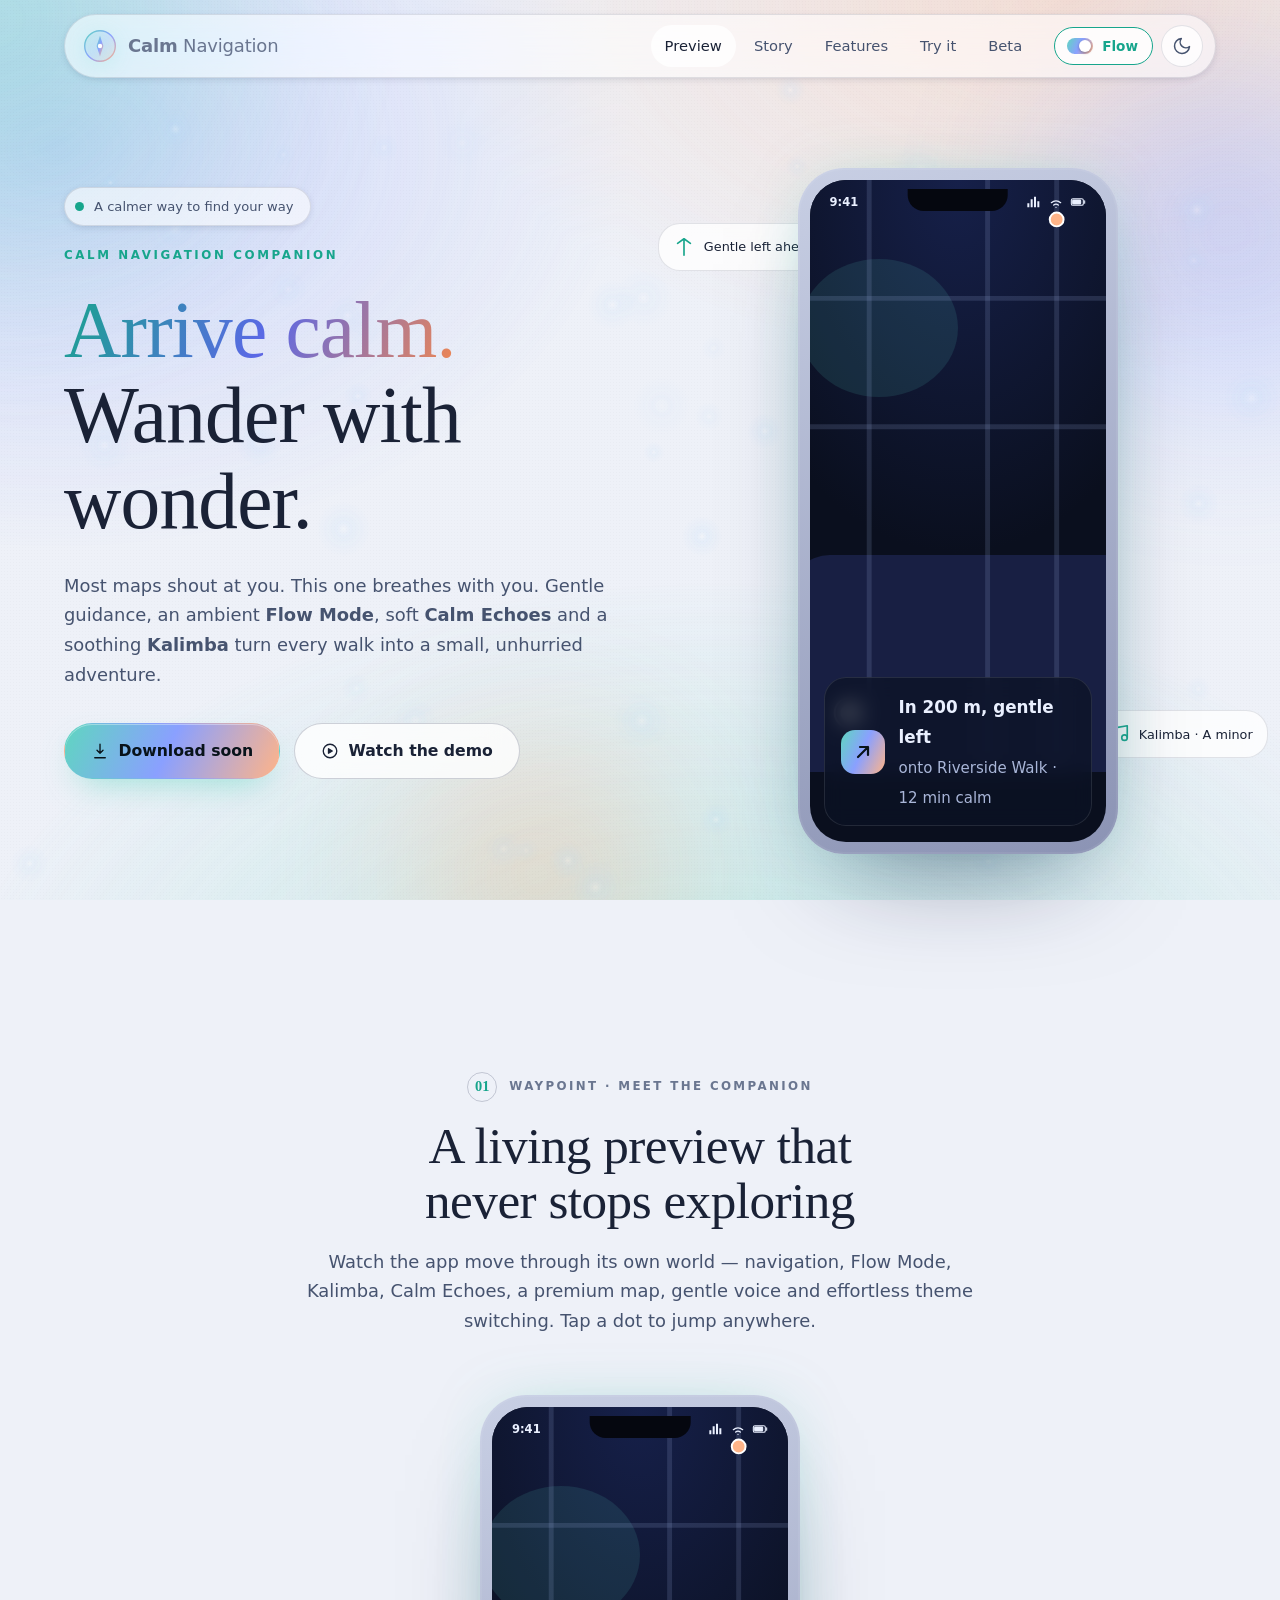
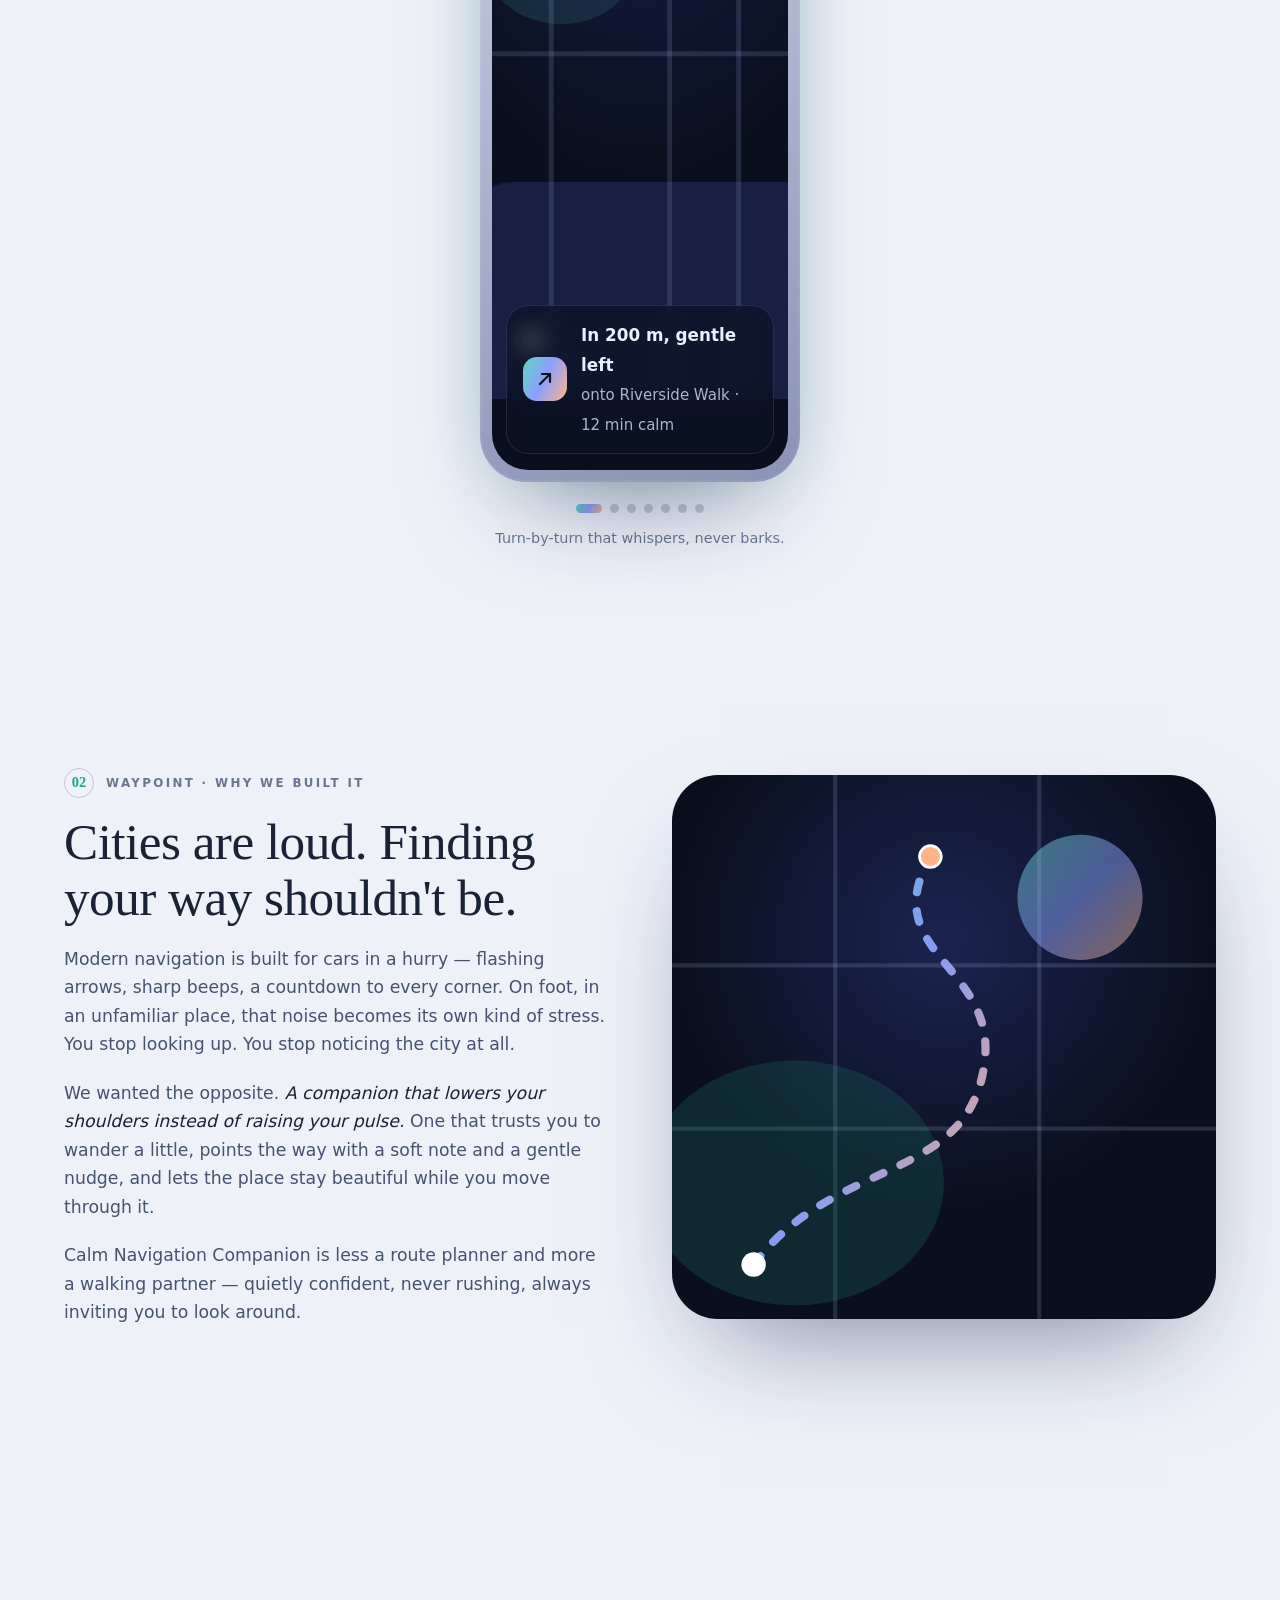
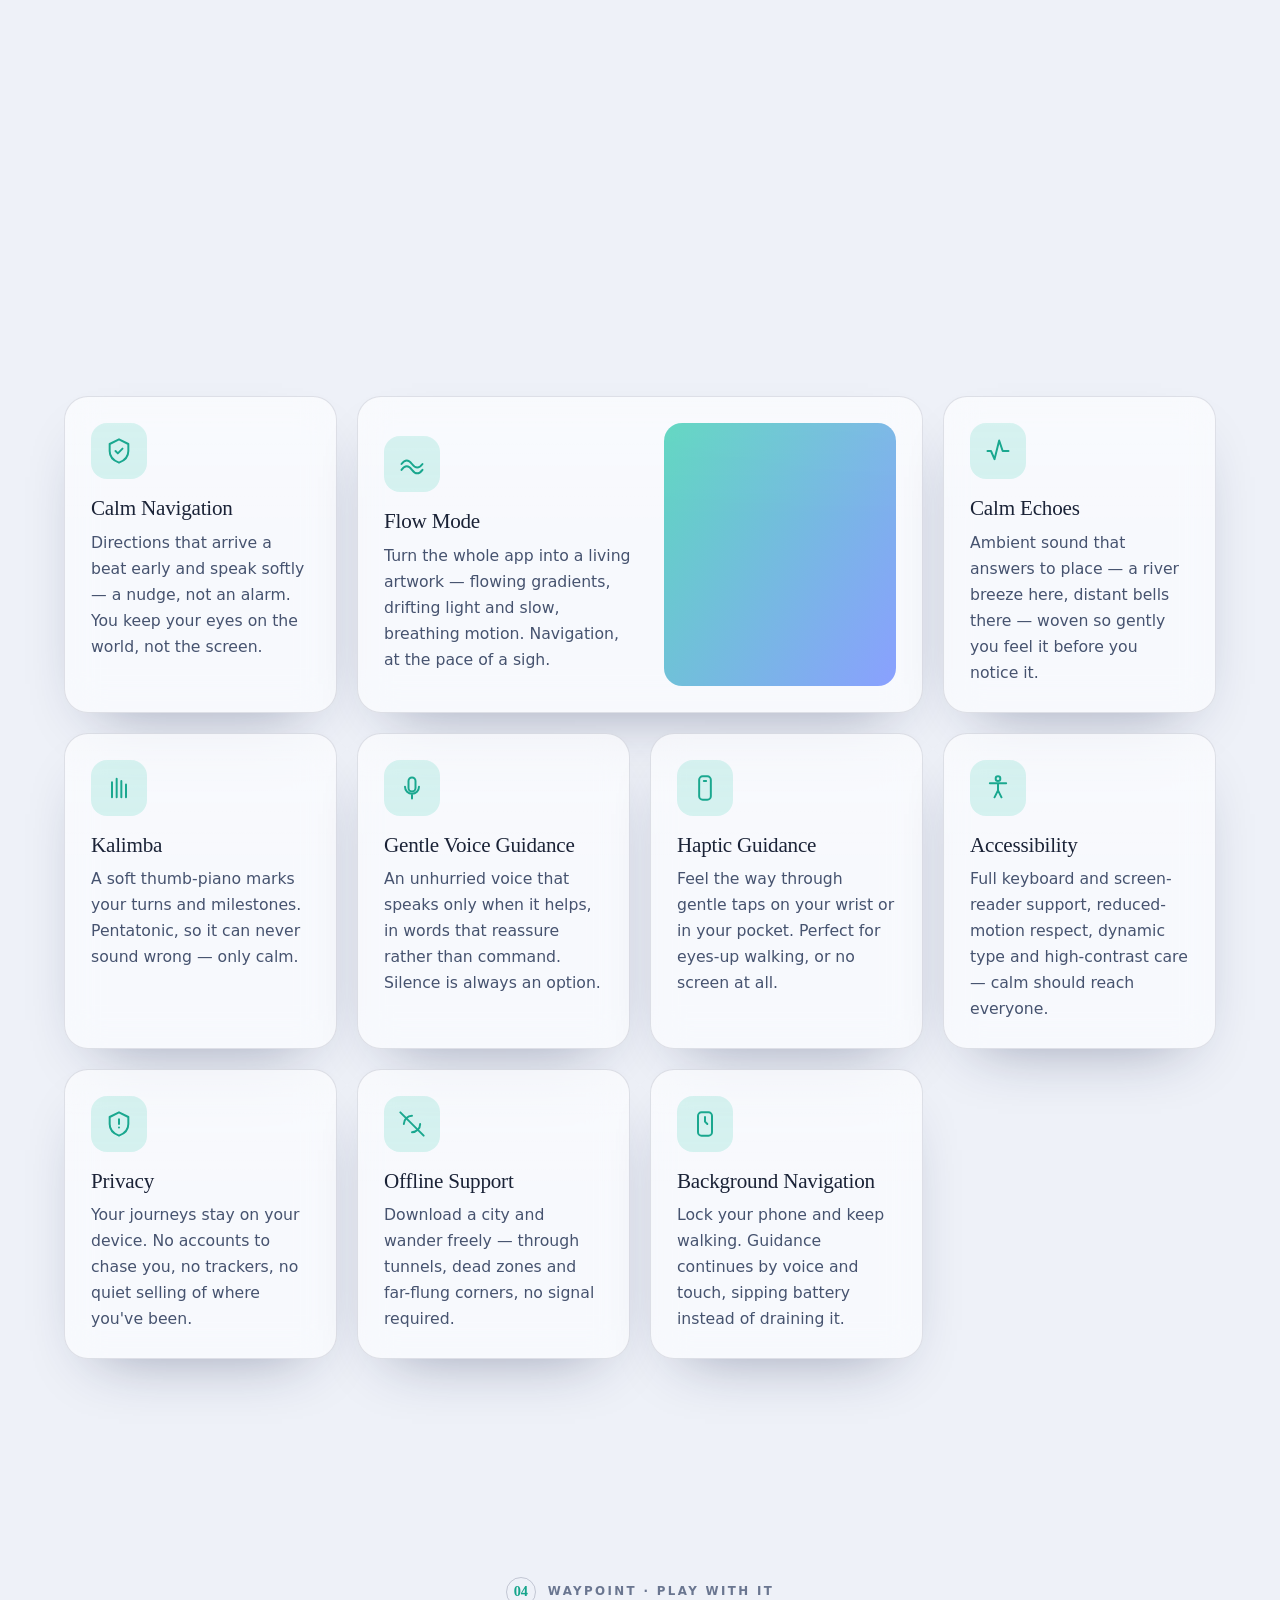
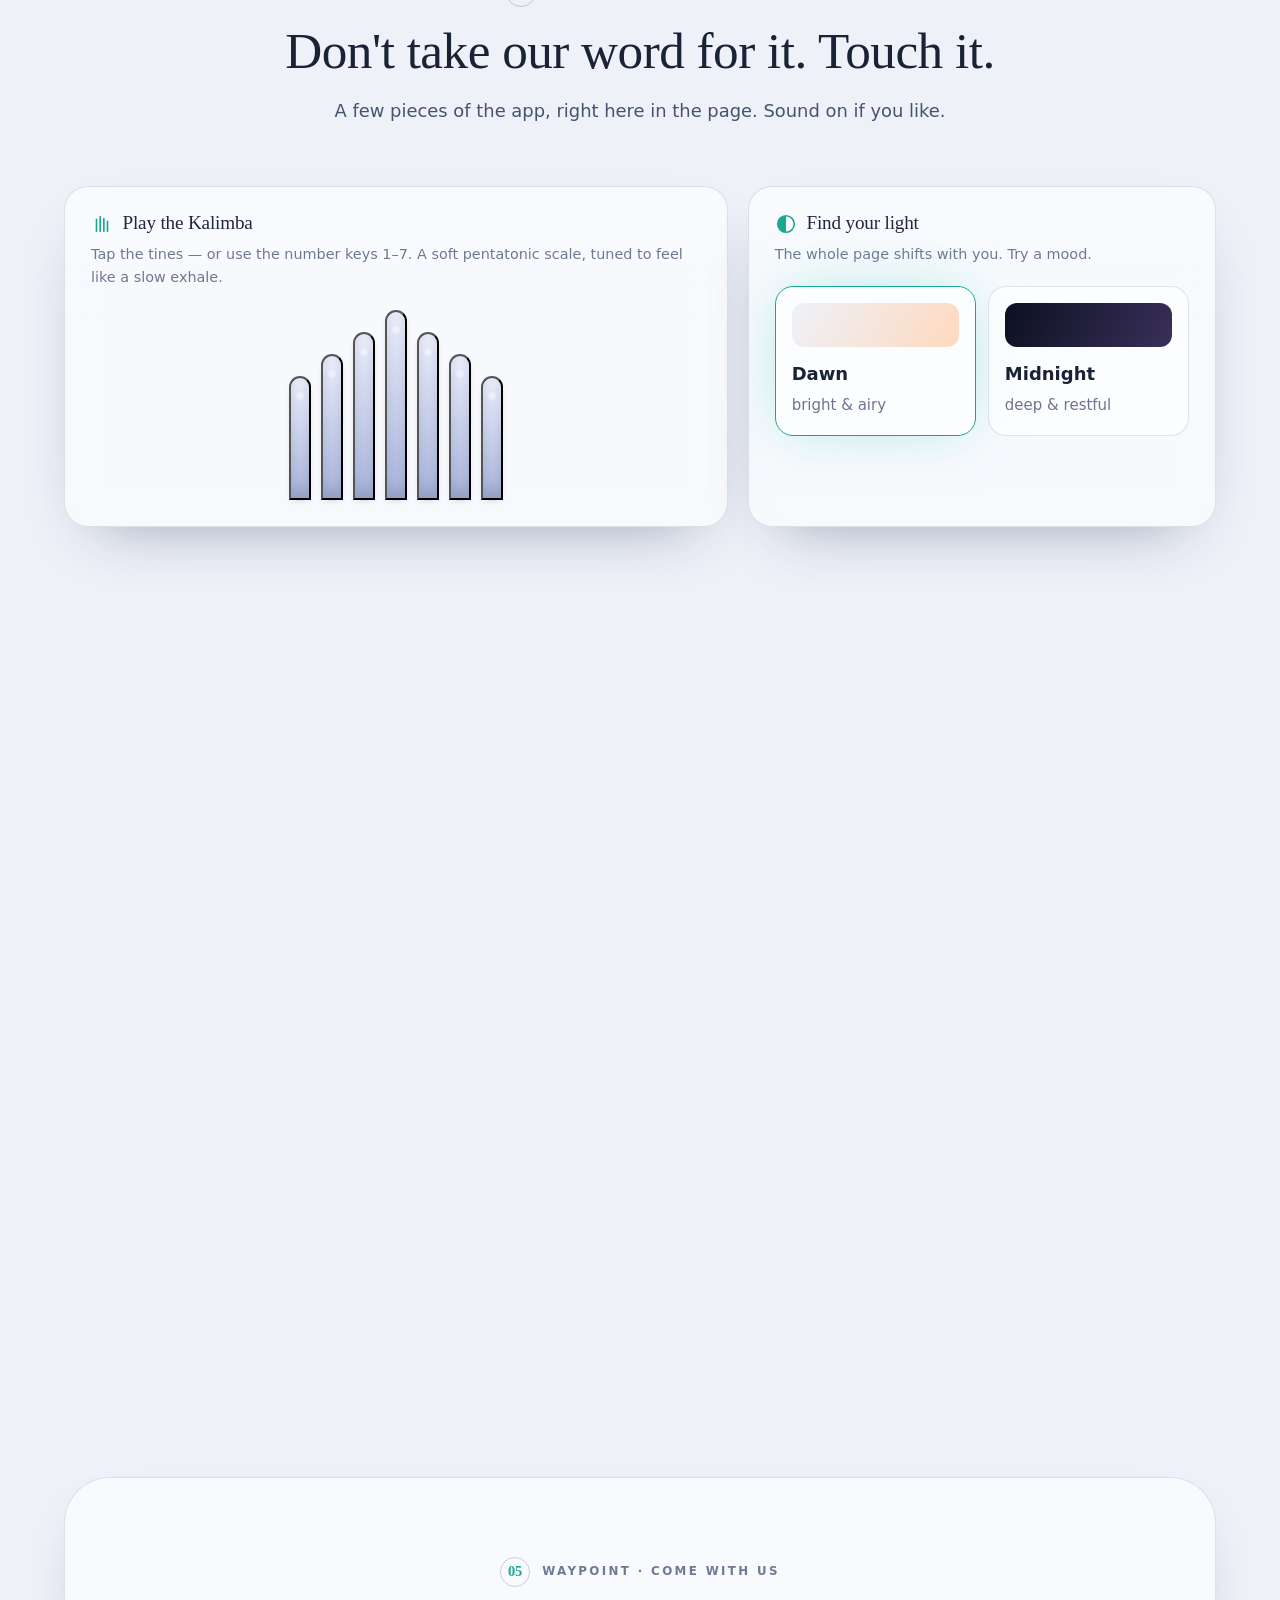
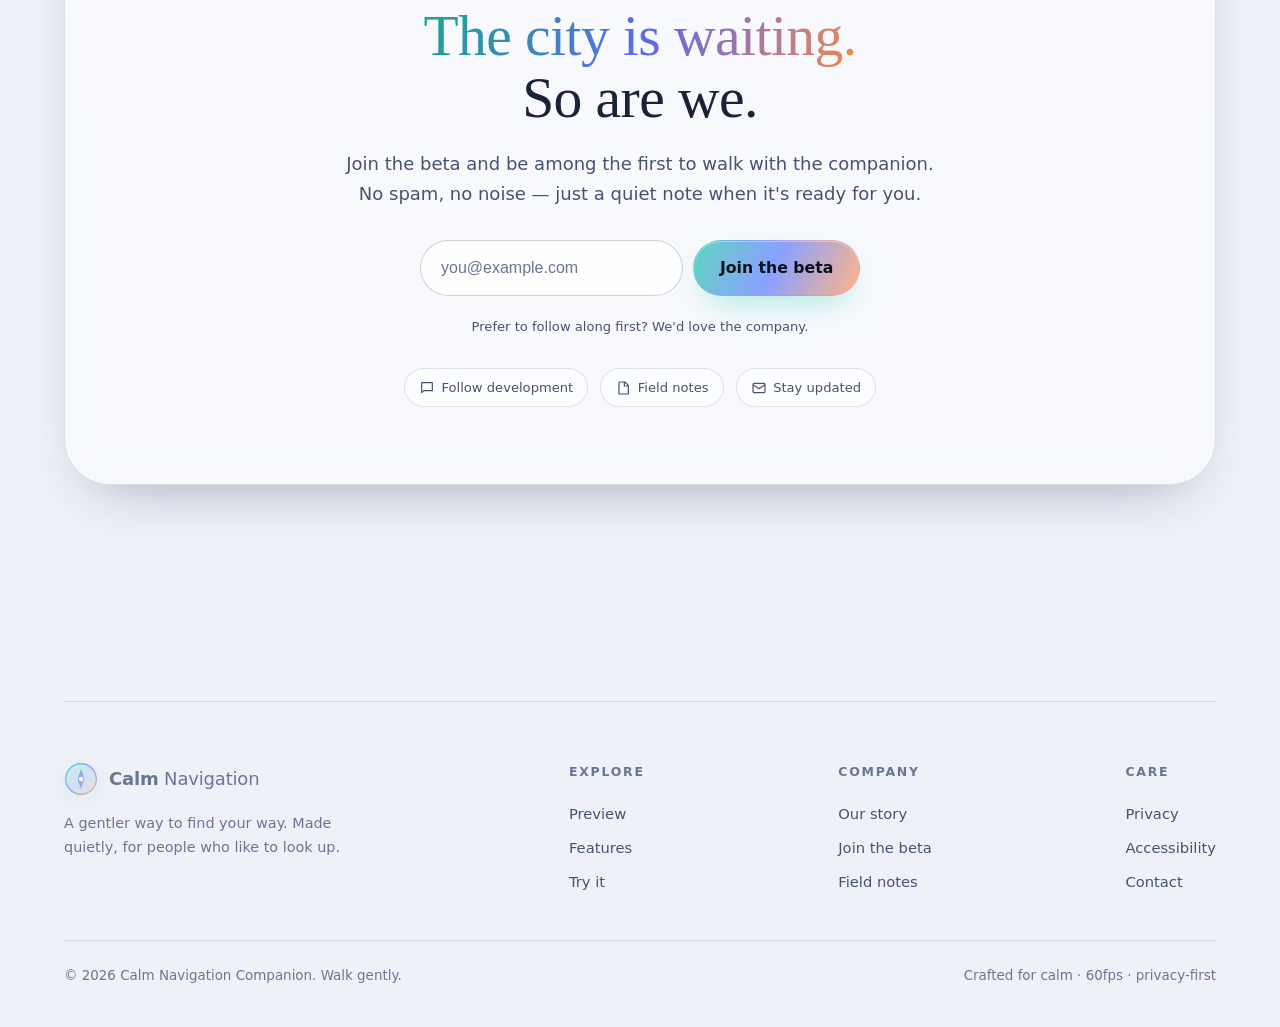
==== commit 989fab51: "Deploy to GitHub Pages: relative asset paths + Pages workflow - Add GitHub Actions workflow to build" ====
--- a/index.html
+++ b/index.html
@@ -12,15 +12,15 @@
 <meta name="color-scheme" content="light dark" />
 <meta name="author" content="Calm Navigation Companion" />
 <meta name="keywords" content="calm navigation, walking companion, flow mode, mindful maps, ambient navigation, kalimba, calm echoes, offline navigation, private navigation, haptic guidance" />
-<link rel="canonical" href="https://calmnav.app/" />
+<link rel="canonical" href="https://antoniotakor-tech.github.io/study/" />
 
 <!-- Open Graph -->
 <meta property="og:type" content="website" />
 <meta property="og:site_name" content="Calm Navigation Companion" />
 <meta property="og:title" content="Calm Navigation Companion — Find your way, gently" />
 <meta property="og:description" content="A navigation companion that turns loud cities into calm exploration. Flow Mode, Calm Echoes, Kalimba, soft voice & haptic guidance — private and offline-ready." />
-<meta property="og:url" content="https://calmnav.app/" />
-<meta property="og:image" content="https://calmnav.app/assets/og-image.png" />
+<meta property="og:url" content="https://antoniotakor-tech.github.io/study/" />
+<meta property="og:image" content="https://antoniotakor-tech.github.io/study/assets/og-image.png" />
 <meta property="og:image:width" content="1200" />
 <meta property="og:image:height" content="630" />
 <meta property="og:image:alt" content="Calm Navigation Companion — an aurora-lit map with a gently glowing route." />
@@ -29,12 +29,12 @@
 <meta name="twitter:card" content="summary_large_image" />
 <meta name="twitter:title" content="Calm Navigation Companion — Find your way, gently" />
 <meta name="twitter:description" content="Turn overwhelming cities into calm, curious exploration. Flow Mode, Calm Echoes, Kalimba, soft voice & haptics — private and offline-ready." />
-<meta name="twitter:image" content="https://calmnav.app/assets/og-image.png" />
+<meta name="twitter:image" content="https://antoniotakor-tech.github.io/study/assets/og-image.png" />
 
 <!-- Icons / PWA -->
-<link rel="icon" href="/assets/favicon.svg" type="image/svg+xml" />
-<link rel="apple-touch-icon" href="/assets/icon-192.png" />
-<link rel="manifest" href="/site.webmanifest" />
+<link rel="icon" href="assets/favicon.svg" type="image/svg+xml" />
+<link rel="apple-touch-icon" href="assets/icon-192.png" />
+<link rel="manifest" href="site.webmanifest" />
 
 <!-- Structured data -->
 <script type="application/ld+json">
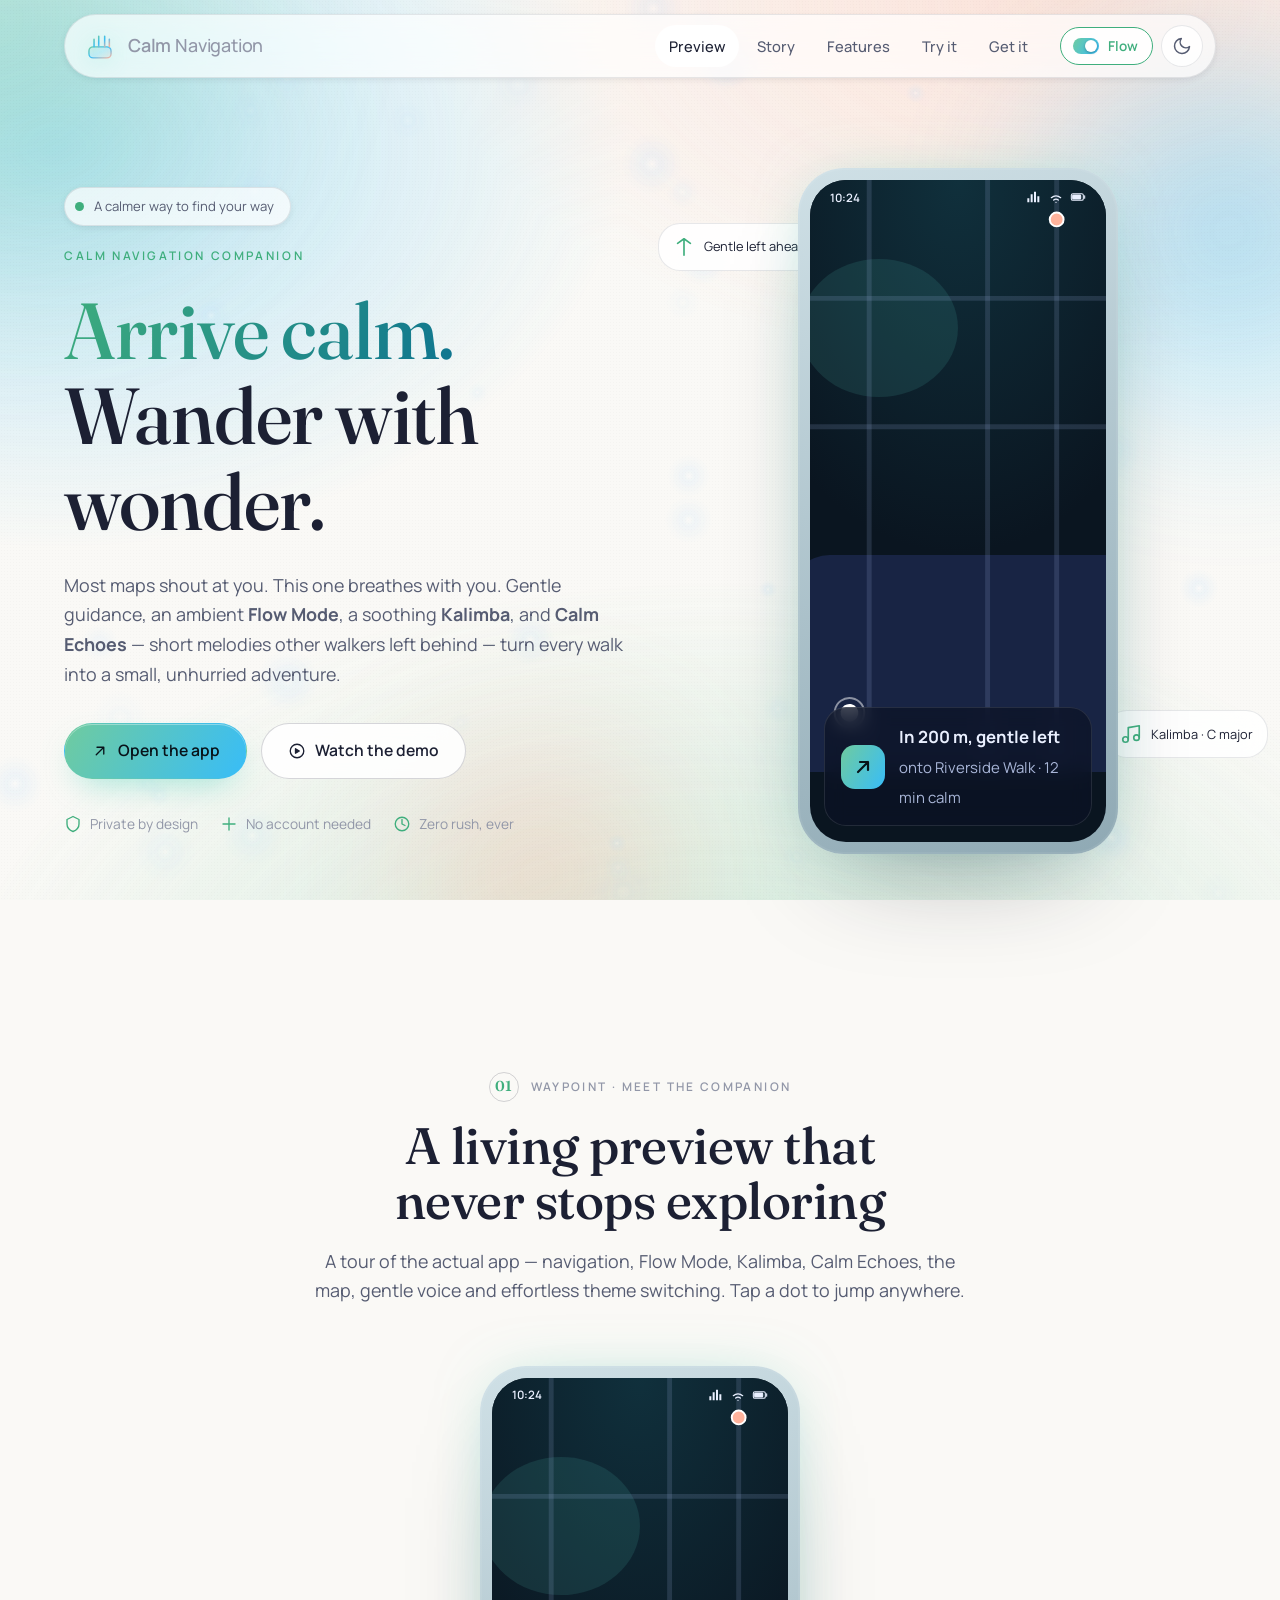
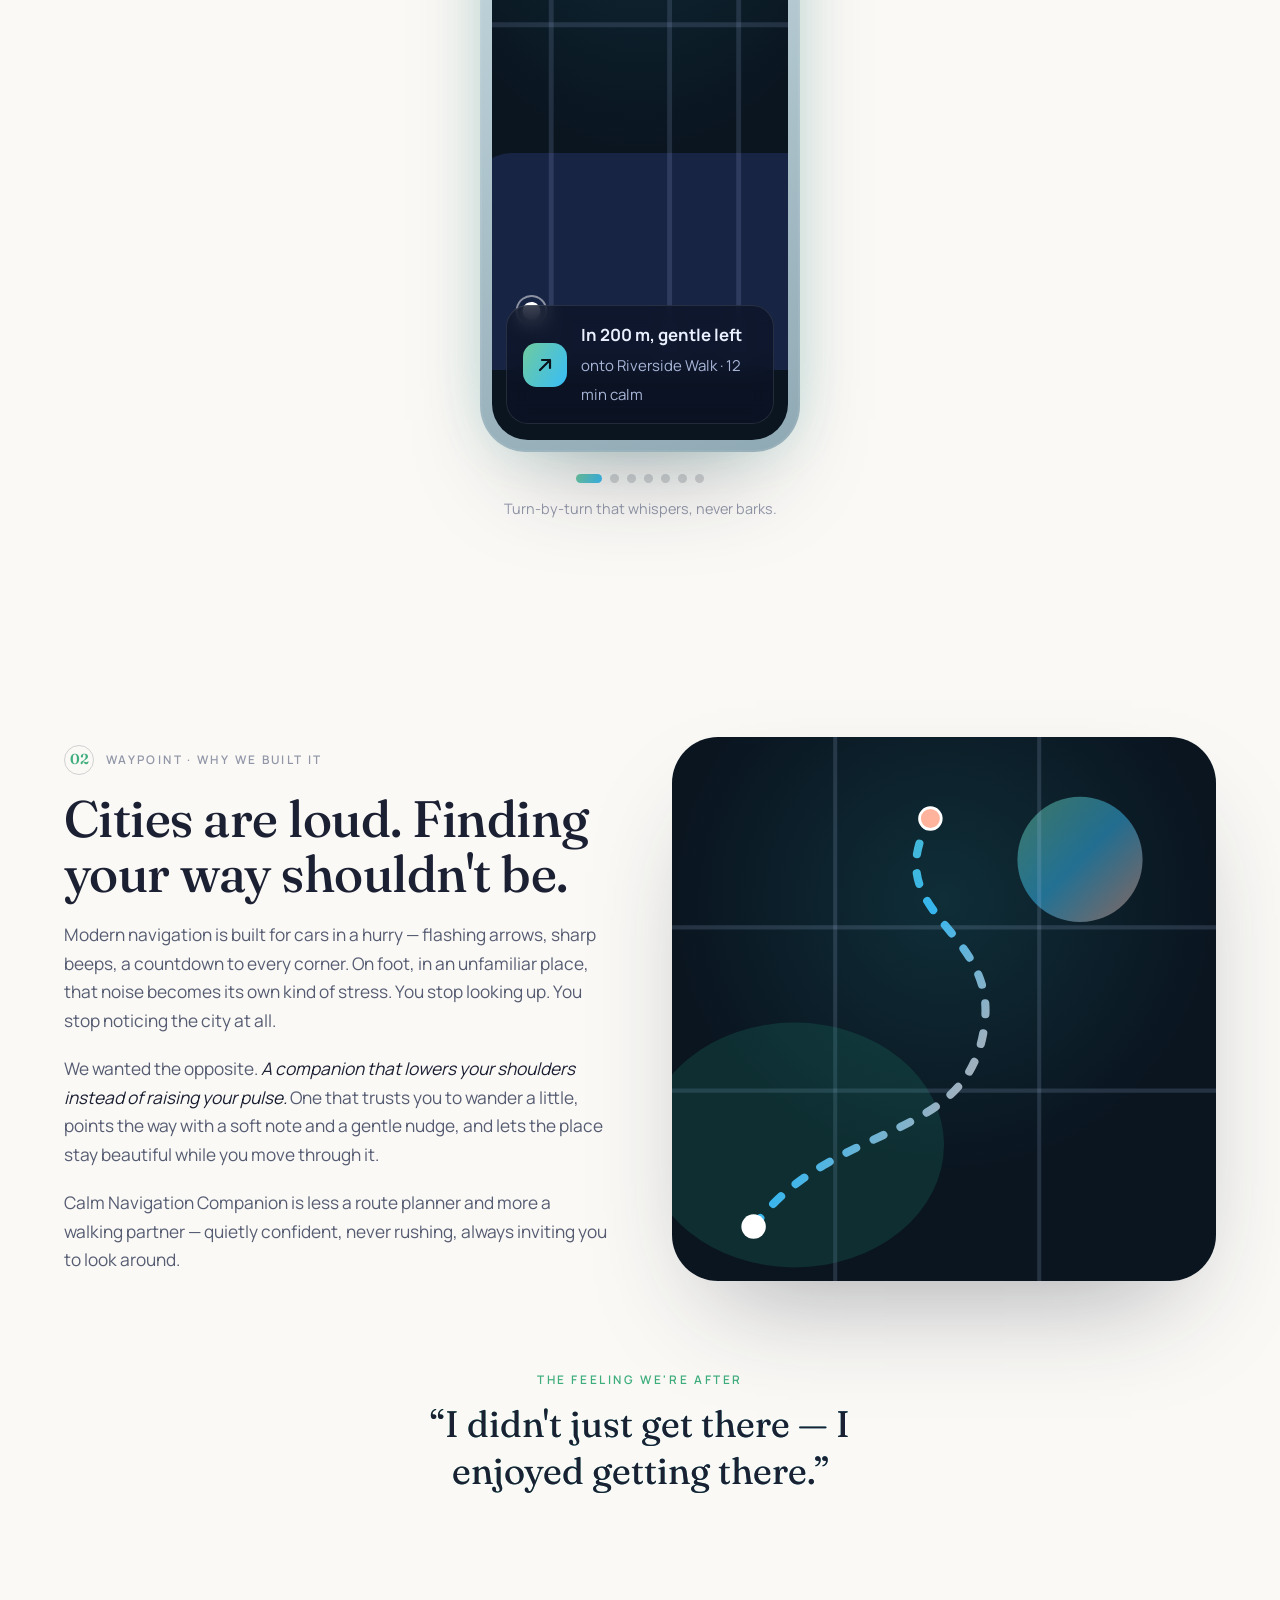
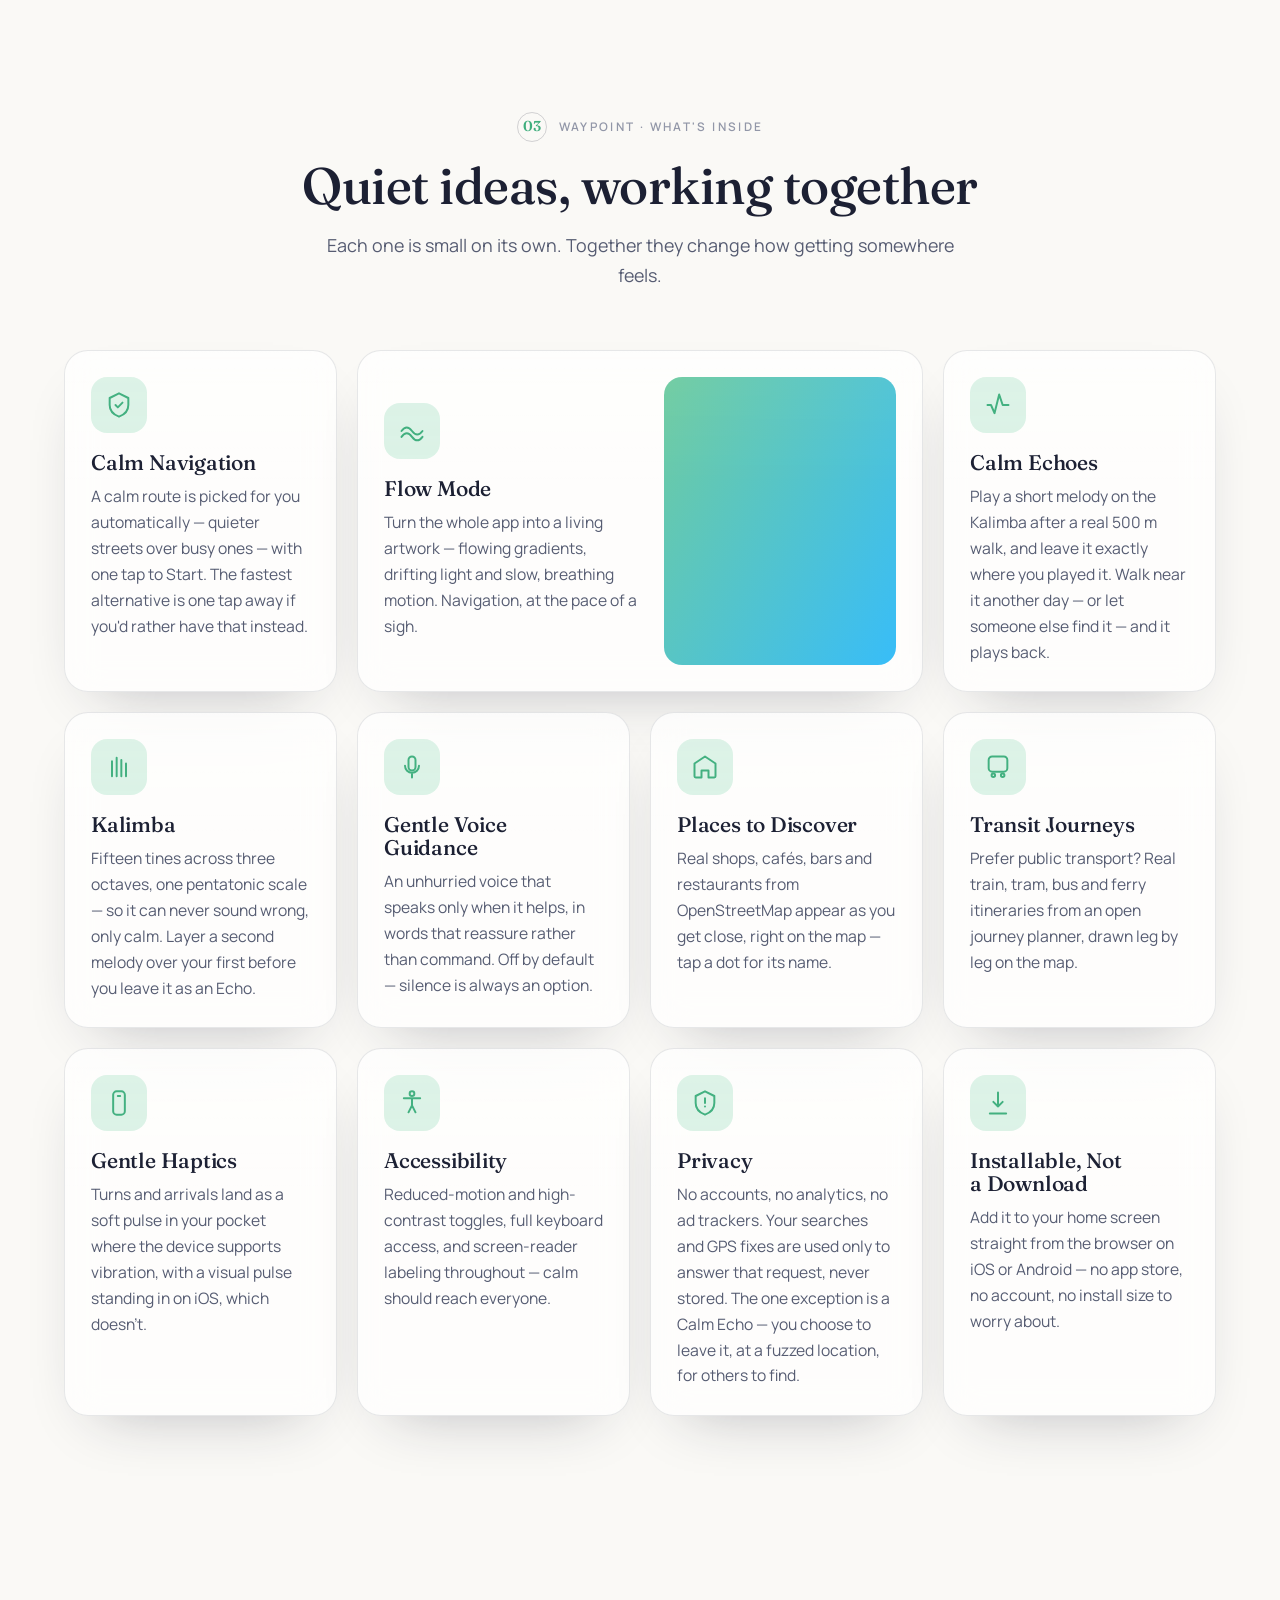
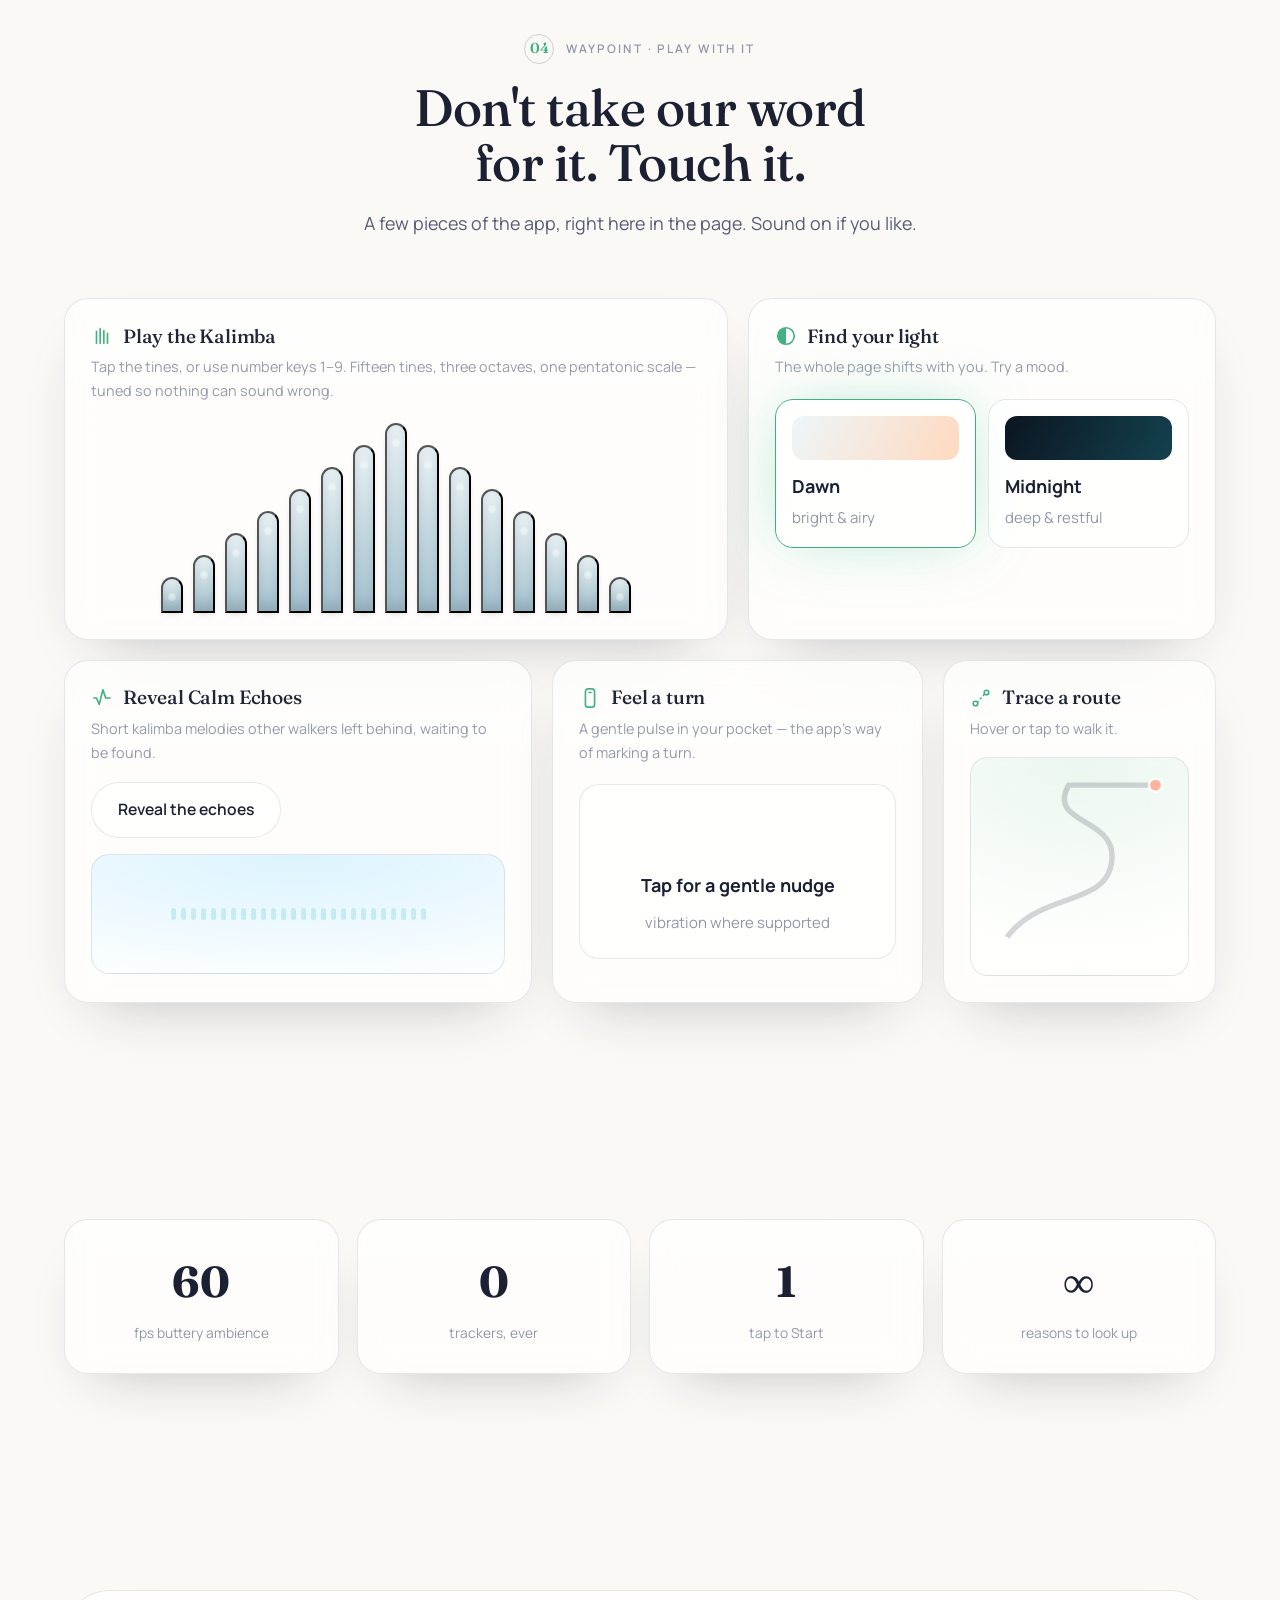
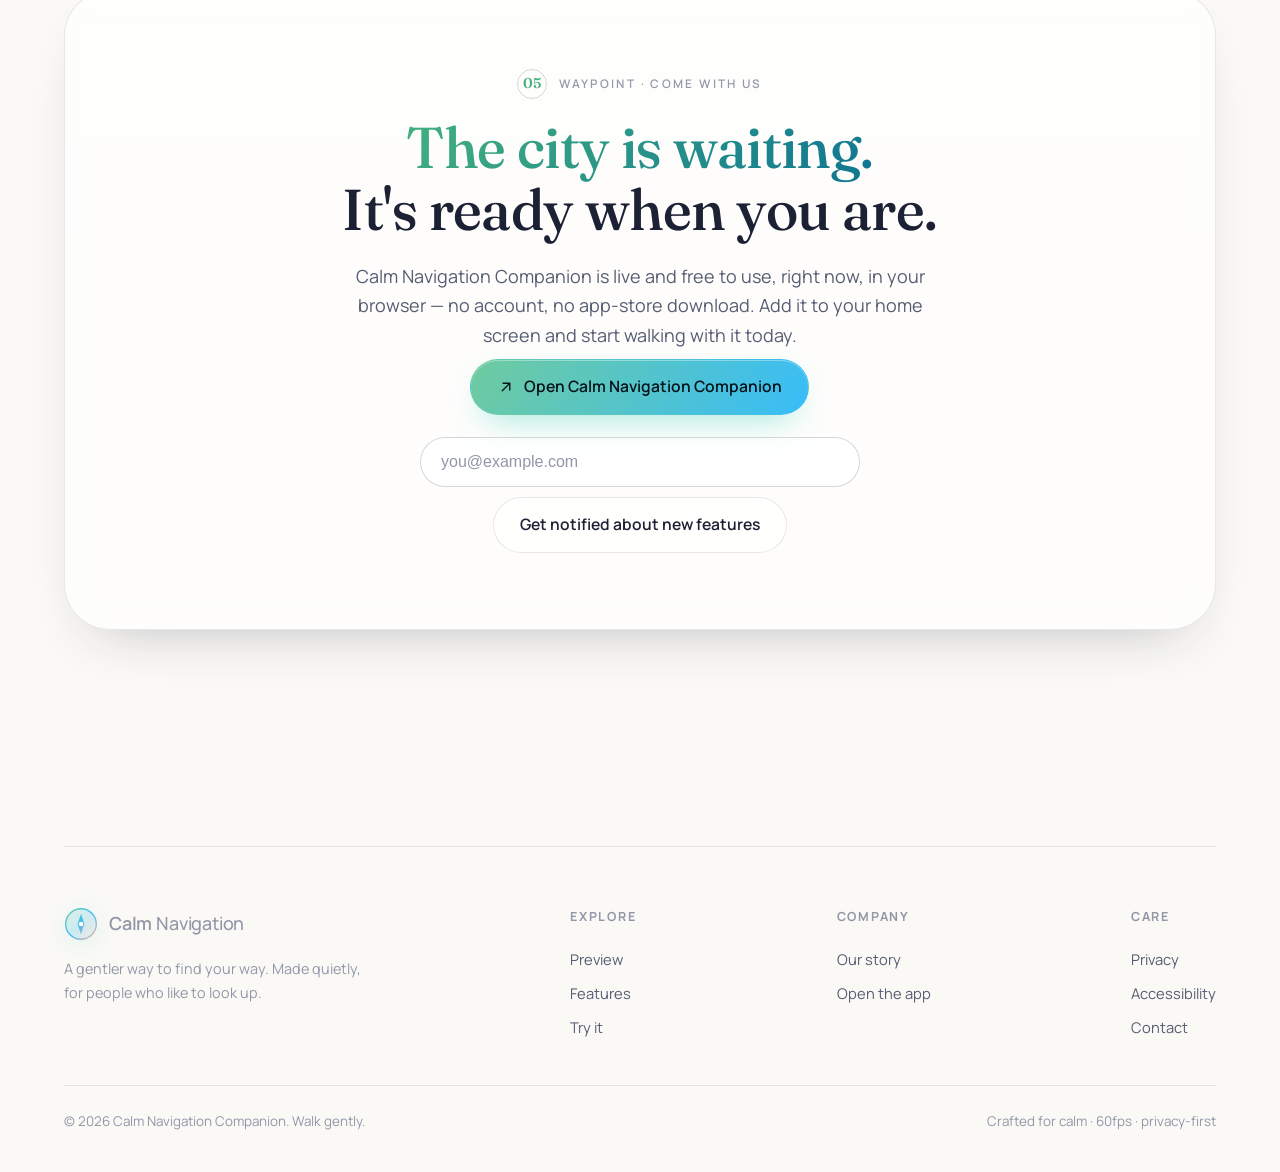
==== commit 7cf0187f: "Replace purple palette with calm cyan, and stop reveal animation hiding content - --peri / --peri-br" ====
--- a/index.html
+++ b/index.html
@@ -6,19 +6,19 @@
 <title>Calm Navigation Companion — Find your way, gently</title>
 
 <!-- Primary meta -->
-<meta name="description" content="Calm Navigation Companion turns overwhelming cities into calm, curious exploration. Gentle navigation, Flow Mode ambience, Calm Echoes, a soothing Kalimba, soft voice and haptic guidance — private, offline-ready and beautifully quiet." />
-<meta name="theme-color" content="#0b1020" media="(prefers-color-scheme: dark)" />
-<meta name="theme-color" content="#eef1f8" media="(prefers-color-scheme: light)" />
+<meta name="description" content="Calm Navigation Companion is a live, free walking-navigation web app: calm routing, Flow Mode ambience, Calm Echoes left by real walkers, a soothing Kalimba, soft voice guidance, and real transit and places data — no account, install it straight from your browser." />
+<meta name="theme-color" content="#12141F" media="(prefers-color-scheme: dark)" />
+<meta name="theme-color" content="#FAF9F6" media="(prefers-color-scheme: light)" />
 <meta name="color-scheme" content="light dark" />
 <meta name="author" content="Calm Navigation Companion" />
-<meta name="keywords" content="calm navigation, walking companion, flow mode, mindful maps, ambient navigation, kalimba, calm echoes, offline navigation, private navigation, haptic guidance" />
+<meta name="keywords" content="calm navigation, walking companion, flow mode, mindful maps, ambient navigation, kalimba, calm echoes, transit directions, private navigation, gentle haptics" />
 <link rel="canonical" href="https://antoniotakor-tech.github.io/study/" />
 
 <!-- Open Graph -->
 <meta property="og:type" content="website" />
 <meta property="og:site_name" content="Calm Navigation Companion" />
 <meta property="og:title" content="Calm Navigation Companion — Find your way, gently" />
-<meta property="og:description" content="A navigation companion that turns loud cities into calm exploration. Flow Mode, Calm Echoes, Kalimba, soft voice & haptic guidance — private and offline-ready." />
+<meta property="og:description" content="A live, free walking-navigation web app. Flow Mode, Calm Echoes, Kalimba, soft voice guidance, and real transit & places data — no account needed." />
 <meta property="og:url" content="https://antoniotakor-tech.github.io/study/" />
 <meta property="og:image" content="https://antoniotakor-tech.github.io/study/assets/og-image.png" />
 <meta property="og:image:width" content="1200" />
@@ -28,10 +28,14 @@
 <!-- Twitter -->
 <meta name="twitter:card" content="summary_large_image" />
 <meta name="twitter:title" content="Calm Navigation Companion — Find your way, gently" />
-<meta name="twitter:description" content="Turn overwhelming cities into calm, curious exploration. Flow Mode, Calm Echoes, Kalimba, soft voice & haptics — private and offline-ready." />
+<meta name="twitter:description" content="A live, free walking-navigation web app. Flow Mode, Calm Echoes, Kalimba, soft voice guidance, and real transit & places data — no account needed." />
 <meta name="twitter:image" content="https://antoniotakor-tech.github.io/study/assets/og-image.png" />
 
 <!-- Icons / PWA -->
+<link rel="preconnect" href="https://fonts.googleapis.com">
+<link rel="preconnect" href="https://fonts.gstatic.com" crossorigin>
+<link href="https://fonts.googleapis.com/css2?family=Fraunces:opsz,wght@9..144,400;9..144,500;9..144,600&family=Manrope:wght@400;500;600;700;800&display=swap" rel="stylesheet">
+<!-- Same type pairing as the live app (calm-navigation-companion.pages.dev): Fraunces for display moments, Inter for everything else. -->
 <link rel="icon" href="assets/favicon.svg" type="image/svg+xml" />
 <link rel="apple-touch-icon" href="assets/icon-192.png" />
 <link rel="manifest" href="site.webmanifest" />
@@ -43,13 +47,12 @@
   "@type": "SoftwareApplication",
   "name": "Calm Navigation Companion",
   "applicationCategory": "TravelApplication",
-  "operatingSystem": "iOS, Android",
-  "description": "A navigation companion that turns overwhelming cities into calm, curious exploration with Flow Mode ambience, Calm Echoes, a soothing Kalimba, and gentle voice and haptic guidance. Private and offline-ready.",
+  "operatingSystem": "Web",
+  "description": "A live, free walking-navigation web app with Flow Mode ambience, Calm Echoes left by real walkers, a soothing Kalimba, gentle voice guidance, and real transit and places data. Installable straight from the browser, no account required.",
   "offers": { "@type": "Offer", "price": "0", "priceCurrency": "USD" },
-  "aggregateRating": { "@type": "AggregateRating", "ratingValue": "4.9", "ratingCount": "1280" },
   "featureList": [
     "Calm Navigation", "Flow Mode", "Calm Echoes", "Kalimba", "Gentle Voice Guidance",
-    "Haptic Guidance", "Accessibility", "Privacy", "Offline Support", "Background Navigation"
+    "Gentle Haptics", "Transit Journeys", "Places to Discover", "Accessibility", "Privacy"
   ]
 }
 </script>
@@ -65,50 +68,56 @@
 :root{
   color-scheme: light dark;
 
-  /* Ground & surfaces (light / misty) */
-  --bg:        #eef1f8;
-  --bg-2:      #e5eaf6;
-  --bg-3:      #dbe2f2;
-  --surface:         rgba(255,255,255,.58);
-  --surface-strong:  rgba(255,255,255,.80);
-  --surface-solid:   #f7f9fe;
-  --border:    rgba(24,34,64,.12);
-  --border-strong: rgba(24,34,64,.20);
+  /* Ground & surfaces — ported 2026-08-02 directly from the live app's own
+     design tokens (calm-navigation-companion/style.css) so this page reads
+     as the same product, not a generic tech-marketing look-alike. Same
+     variable NAMES as before (--teal/--peri/--dawn etc.) so every rule
+     below still works unchanged — only the values moved. */
+  --bg:        #FAF9F6;
+  --bg-2:      #F2F0EA;
+  --bg-3:      #EDEAE1;
+  --surface:         color-mix(in srgb, #FFFFFF 70%, transparent);
+  --surface-strong:  color-mix(in srgb, #FFFFFF 88%, transparent);
+  --surface-solid:   #FFFFFF;
+  --border:    rgba(28,32,51,.10);
+  --border-strong: rgba(28,32,51,.18);
 
   /* Ink */
-  --ink:       #1a2236;
-  --ink-soft:  #46536f;
-  --ink-faint: #6a7690;
-
-  /* Aurora accents */
-  --teal:        #17a58c;   /* accessible on light */
-  --teal-bright: #5fd6c0;
-  --peri:        #5b68e6;
-  --peri-bright: #8aa0ff;
-  --dawn:        #f2874f;
-  --dawn-bright: #ffb488;
-
-  /* Aurora gradient (used for text & buttons) */
-  --aurora: linear-gradient(115deg, var(--teal-bright) 0%, var(--peri-bright) 48%, var(--dawn-bright) 100%);
-  --aurora-ink: linear-gradient(115deg, var(--teal) 0%, var(--peri) 52%, var(--dawn) 100%);
-
-  /* Radii */
+  --ink:       #1C2033;
+  --ink-soft:  #565C72;
+  --ink-faint: #9297A8;
+
+  /* App accents (calm green / lavender-sky / warm coral — same trio as the
+     app's --calm/--sky/--accent) */
+  --teal:        #3FAE7D;
+  --teal-bright: #6FCB9F;
+  --peri:        #0E7490;
+  --peri-bright: #38BDF8;
+  --dawn:        #FF8A65;
+  --dawn-bright: #FFB39C;
+
+  /* Same gradient formula and stop positions as the app's --gradient-accent */
+  --aurora: linear-gradient(120deg, var(--teal-bright) 0%, var(--peri-bright) 100%);
+  --aurora-ink: linear-gradient(120deg, var(--teal) 0%, var(--peri) 100%);
+
+  /* Radii — the app only ever uses clean rounded rects/pills, never organic
+     blobs, so --r-blob resolves to a normal large radius, not a blob shape. */
   --r-xs: 12px;
   --r-sm: 18px;
   --r-md: 24px;
   --r-lg: 34px;
   --r-xl: 46px;
-  --r-blob: 44% 56% 58% 42% / 52% 44% 56% 48%;
-
-  /* Shadows (soft) */
-  --shadow-sm: 0 2px 10px -4px rgba(20,30,70,.30);
-  --shadow:    0 26px 60px -34px rgba(20,30,70,.45);
-  --shadow-lg: 0 50px 110px -46px rgba(20,30,70,.55);
-  --glow-teal: 0 0 60px -12px rgba(95,214,192,.55);
+  --r-blob: 46px;
+
+  /* Shadows (soft, ink-tinted like the app's, not blue-tinted) */
+  --shadow-sm: 0 2px 10px -4px rgba(28,32,51,.22);
+  --shadow:    0 26px 60px -34px rgba(28,32,51,.32);
+  --shadow-lg: 0 50px 110px -46px rgba(28,32,51,.40);
+  --glow-teal: 0 0 60px -12px rgba(111,203,159,.55);
 
   /* Type */
-  --font-display: "Iowan Old Style", "Palatino Linotype", Palatino, "Book Antiqua", Georgia, "Times New Roman", serif;
-  --font-sans: system-ui, -apple-system, "Segoe UI", Roboto, Helvetica, Arial, "Apple Color Emoji", sans-serif;
+  --font-display: "Fraunces", Georgia, "Iowan Old Style", serif;
+  --font-sans: "Manrope", "Segoe UI", Roboto, Helvetica, Arial, sans-serif;
 
   /* Rhythm */
   --maxw: 1180px;
@@ -122,43 +131,42 @@
 /* Dark tokens — applied on OS dark (unless user forced light) and on forced dark */
 @media (prefers-color-scheme: dark){
   :root:not([data-theme="light"]){
-    --bg:        #0b1020;
-    --bg-2:      #0a0e1c;
-    --bg-3:      #0e1428;
-    --surface:         rgba(255,255,255,.055);
-    --surface-strong:  rgba(255,255,255,.10);
-    --surface-solid:   #121a30;
-    --border:    rgba(255,255,255,.10);
-    --border-strong: rgba(255,255,255,.18);
-    --ink:       #eaf0ff;
-    --ink-soft:  #b3bfe0;
-    --ink-faint: #828fb2;
-    --teal:        #5fd6c0;
-    --peri:        #8aa0ff;
-    --dawn:        #ffb488;
-    --aurora-ink: linear-gradient(115deg, var(--teal-bright) 0%, var(--peri-bright) 52%, var(--dawn-bright) 100%);
-    --border-strong: rgba(255,255,255,.20);
+    --bg:        #12141F;
+    --bg-2:      #1A1D2B;
+    --bg-3:      #232637;
+    --surface:         color-mix(in srgb, #1A1D2B 78%, transparent);
+    --surface-strong:  color-mix(in srgb, #1A1D2B 92%, transparent);
+    --surface-solid:   #1A1D2B;
+    --border:    rgba(241,240,245,.10);
+    --border-strong: rgba(241,240,245,.18);
+    --ink:       #F1F0F5;
+    --ink-soft:  #B4B8CC;
+    --ink-faint: #767C93;
+    --teal:        #4ECB9A;
+    --peri:        #9CA3F5;
+    --dawn:        #FF9270;
+    --aurora-ink: linear-gradient(120deg, var(--teal-bright) 0%, var(--peri-bright) 100%);
     --shadow-sm: 0 2px 10px -4px rgba(0,0,0,.5);
     --shadow:    0 26px 60px -30px rgba(0,0,0,.65);
     --shadow-lg: 0 50px 120px -46px rgba(0,0,0,.75);
   }
 }
 :root[data-theme="dark"]{
-  --bg:        #0b1020;
-  --bg-2:      #0a0e1c;
-  --bg-3:      #0e1428;
-  --surface:         rgba(255,255,255,.055);
-  --surface-strong:  rgba(255,255,255,.10);
-  --surface-solid:   #121a30;
-  --border:    rgba(255,255,255,.10);
-  --border-strong: rgba(255,255,255,.20);
-  --ink:       #eaf0ff;
-  --ink-soft:  #b3bfe0;
-  --ink-faint: #828fb2;
-  --teal:        #5fd6c0;
-  --peri:        #8aa0ff;
-  --dawn:        #ffb488;
-  --aurora-ink: linear-gradient(115deg, var(--teal-bright) 0%, var(--peri-bright) 52%, var(--dawn-bright) 100%);
+  --bg:        #12141F;
+  --bg-2:      #1A1D2B;
+  --bg-3:      #232637;
+  --surface:         color-mix(in srgb, #1A1D2B 78%, transparent);
+  --surface-strong:  color-mix(in srgb, #1A1D2B 92%, transparent);
+  --surface-solid:   #1A1D2B;
+  --border:    rgba(241,240,245,.10);
+  --border-strong: rgba(241,240,245,.18);
+  --ink:       #F1F0F5;
+  --ink-soft:  #B4B8CC;
+  --ink-faint: #767C93;
+  --teal:        #4ECB9A;
+  --peri:        #9CA3F5;
+  --dawn:        #FF9270;
+  --aurora-ink: linear-gradient(120deg, var(--teal-bright) 0%, var(--peri-bright) 100%);
   --shadow-sm: 0 2px 10px -4px rgba(0,0,0,.5);
   --shadow:    0 26px 60px -30px rgba(0,0,0,.65);
   --shadow-lg: 0 50px 120px -46px rgba(0,0,0,.75);
@@ -367,23 +375,25 @@
 .phone{
   position:relative; width:clamp(248px, 30vw, 320px); aspect-ratio:9/19.3;
   border-radius:46px; padding:12px;
-  background:linear-gradient(160deg,#2a3350,#0c1122);
+  background:linear-gradient(160deg,#1E3A46,#0B1520);
   box-shadow:var(--shadow-lg), 0 0 0 2px rgba(255,255,255,.06) inset, 0 0 60px -20px rgba(95,214,192,.5);
 }
-:root[data-theme="light"] .phone{ background:linear-gradient(160deg,#c8cfe4,#8b93b4); }
-@media (prefers-color-scheme: light){ :root:not([data-theme="dark"]) .phone{ background:linear-gradient(160deg,#c8cfe4,#8b93b4); } }
+:root[data-theme="light"] .phone{ background:linear-gradient(160deg,#CFE0E6,#8FA9B4); }
+@media (prefers-color-scheme: light){ :root:not([data-theme="dark"]) .phone{ background:linear-gradient(160deg,#CFE0E6,#8FA9B4); } }
 .phone .screen{
   position:relative; width:100%; height:100%; border-radius:36px; overflow:hidden;
-  background:#0a0f1e; color:#eaf0ff; isolation:isolate;
-}
-.phone .notch{ position:absolute; top:9px; left:50%; transform:translateX(-50%); width:34%; height:22px; background:#05070f; border-radius:0 0 16px 16px; z-index:8; }
-.status{ position:absolute; top:0; left:0; right:0; height:44px; display:flex; align-items:center; justify-content:space-between; padding:0 20px; font-size:.72rem; font-weight:600; color:#eaf0ff; z-index:7; }
+  background:#0A1520; color:#eaf0ff; isolation:isolate;
+}
+/* No notch/Dynamic-Island shape — that's a specific, recognizable Apple
+   device signifier; a plain rounded screen keeps this a generic phone
+   frame for the demo, not an iPhone render. */
+.status{ position:absolute; top:0; left:0; right:0; height:34px; display:flex; align-items:center; justify-content:space-between; padding:0 20px; font-size:.72rem; font-weight:600; color:#eaf0ff; z-index:7; }
 .status .r{ display:flex; gap:6px; align-items:center; }
 .status svg{ width:16px; height:16px; }
 
 /* screens stack */
 .screens{ position:absolute; inset:0; }
-.screen-view{ position:absolute; inset:0; opacity:0; transform:scale(1.04); transition:opacity .8s var(--ease), transform .8s var(--ease); pointer-events:none; padding-top:44px; }
+.screen-view{ position:absolute; inset:0; opacity:0; transform:scale(1.04); transition:opacity .8s var(--ease), transform .8s var(--ease); pointer-events:none; padding-top:34px; }
 .screen-view.active{ opacity:1; transform:none; pointer-events:auto; }
 .screen-bg{ position:absolute; inset:0; z-index:-1; }
 .screen-title{ font-family:var(--font-display); font-size:1.3rem; padding:6px 18px 0; }
@@ -391,7 +401,7 @@
 
 /* screen: map/navigation */
 .mini-map{ position:absolute; inset:0; background:
-  radial-gradient(120% 90% at 50% 0%, #16204a, #0a0f1e 70%);
+  radial-gradient(120% 90% at 50% 0%, #10303C, #0A1520 70%);
 }
 .mini-map .roads path{ fill:none; stroke:rgba(160,180,230,.16); stroke-width:5; stroke-linecap:round; }
 .mini-map .park{ fill:rgba(95,214,192,.12); }
@@ -411,14 +421,14 @@
 .flow-ring{ position:absolute; top:50%; left:50%; border-radius:50%; border:1px solid rgba(255,255,255,.25); transform:translate(-50%,-50%); }
 
 /* screen: kalimba */
-.kal{ position:absolute; inset:44px 0 0; display:flex; align-items:flex-end; justify-content:center; gap:9px; padding:0 24px 60px; }
-.kal .tine{ width:11px; border-radius:999px 999px 4px 4px; background:linear-gradient(180deg,#e7ecff,#8ea0d8); box-shadow:inset 0 -6px 10px rgba(0,0,0,.15); transform-origin:bottom; }
+.kal{ position:absolute; inset:34px 0 0; display:flex; align-items:flex-end; justify-content:center; gap:9px; padding:0 24px 60px; }
+.kal .tine{ width:11px; border-radius:999px 999px 4px 4px; background:linear-gradient(180deg,#E6F4F8,#8CB3C2); box-shadow:inset 0 -6px 10px rgba(0,0,0,.15); transform-origin:bottom; }
 .kal .tine.plot{ animation:pluck 3s var(--ease) infinite; }
 
 @keyframes pluck{ 0%,100%{ transform:scaleY(1);} 6%{ transform:scaleY(1.05);} }
 
 /* screen: calm echoes */
-.echoes{ position:absolute; inset:44px 0 0; padding:16px 18px; }
+.echoes{ position:absolute; inset:34px 0 0; padding:16px 18px; }
 .wave{ display:flex; align-items:center; gap:4px; height:70px; margin-top:14px; }
 .wave i{ flex:1; background:var(--aurora); border-radius:999px; opacity:.85; animation:eq 1.6s var(--ease-soft) infinite; }
 @keyframes eq{ 0%,100%{ transform:scaleY(.35);} 50%{ transform:scaleY(1);} }
@@ -431,7 +441,7 @@
 @keyframes ripple{ 0%{ transform:scale(.6); opacity:.9;} 100%{ transform:scale(1.9); opacity:0;} }
 
 /* screen: theme */
-.theme-demo{ position:absolute; inset:44px 0 0; display:grid; place-items:center; gap:16px; grid-auto-rows:min-content; padding-top:30px; }
+.theme-demo{ position:absolute; inset:34px 0 0; display:grid; place-items:center; gap:16px; grid-auto-rows:min-content; padding-top:30px; }
 .theme-card{ width:70%; height:70px; border-radius:18px; box-shadow:var(--shadow-sm); }
 
 /* phone chapter dots */
@@ -504,7 +514,7 @@
 
 /* kalimba playable */
 .kalimba{ display:flex; align-items:flex-end; justify-content:center; gap:10px; height:190px; margin-top:20px; }
-.kalimba .tine{ width:22px; border-radius:999px 999px 6px 6px; background:linear-gradient(180deg,#eef2ff,#aab6e0); cursor:pointer; position:relative; box-shadow:inset 0 -8px 14px rgba(0,0,0,.14),0 4px 10px -6px rgba(0,0,0,.4); transition:transform .12s var(--ease); }
+.kalimba .tine{ width:22px; border-radius:999px 999px 6px 6px; background:linear-gradient(180deg,#EDF6F9,#A6C6D2); cursor:pointer; position:relative; box-shadow:inset 0 -8px 14px rgba(0,0,0,.14),0 4px 10px -6px rgba(0,0,0,.4); transition:transform .12s var(--ease); }
 :root[data-theme="dark"] .kalimba .tine{ background:linear-gradient(180deg,#cfd8ff,#7482b8); }
 .kalimba .tine:hover{ transform:translateY(-4px); }
 .kalimba .tine.ring{ animation:tineRing .5s var(--ease); }
@@ -648,10 +658,10 @@
 <svg width="0" height="0" style="position:absolute" aria-hidden="true">
   <defs>
     <linearGradient id="rg" x1="0" y1="0" x2="1" y2="1">
-      <stop offset="0" stop-color="#5fd6c0"/><stop offset=".5" stop-color="#8aa0ff"/><stop offset="1" stop-color="#ffb488"/>
+      <stop offset="0" stop-color="#6FCB9F"/><stop offset=".5" stop-color="#38BDF8"/><stop offset="1" stop-color="#FFB39C"/>
     </linearGradient>
     <linearGradient id="rg2" x1="0" y1="0" x2="1" y2="1">
-      <stop offset="0" stop-color="#5fd6c0"/><stop offset="1" stop-color="#8aa0ff"/>
+      <stop offset="0" stop-color="#6FCB9F"/><stop offset="1" stop-color="#38BDF8"/>
     </linearGradient>
   </defs>
 </svg>
@@ -660,11 +670,12 @@
 <header class="header" id="header">
   <nav class="nav" aria-label="Primary">
     <a class="brand" href="#top" aria-label="Calm Navigation Companion home">
+      <!-- Kalimba silhouette, not a compass — the instrument is this app's
+           own distinctive feature (Calm Echoes), not a generic nav-app trope. -->
       <svg class="mark" viewBox="0 0 40 40" fill="none" aria-hidden="true">
-        <circle cx="20" cy="20" r="18" fill="url(#rg)" opacity=".18"/>
-        <circle cx="20" cy="20" r="18" stroke="url(#rg)" stroke-width="1.6"/>
-        <path d="M20 8 L24 20 L20 32 L16 20 Z" fill="url(#rg)"/>
-        <circle cx="20" cy="20" r="2.6" fill="#fff"/>
+        <rect x="7" y="21" width="26" height="13" rx="5" fill="url(#rg)" opacity=".18"/>
+        <rect x="7" y="21" width="26" height="13" rx="5" stroke="url(#rg)" stroke-width="1.6"/>
+        <path d="M13 21V12M18.5 21V8.5M25.5 21V8.5M31 21V12" stroke="url(#rg)" stroke-width="1.8" stroke-linecap="round"/>
       </svg>
       <span><b>Calm</b> Navigation</span>
     </a>
@@ -673,7 +684,7 @@
       <a href="#story">Story</a>
       <a href="#features">Features</a>
       <a href="#playground">Try it</a>
-      <a href="#beta">Beta</a>
+      <a href="#beta">Get it</a>
     </div>
     <div class="nav-tools">
       <button class="flow-toggle" id="flow-toggle" aria-pressed="false" title="Toggle Flow Mode — a living, breathing background">
@@ -702,12 +713,12 @@
           <span class="gradient-text">Arrive calm.</span><br/>
           <span class="soft">Wander with wonder.</span>
         </h1>
-        <p class="lead reveal d2">Most maps shout at you. This one breathes with you. Gentle guidance, an ambient <b>Flow Mode</b>, soft <b>Calm Echoes</b> and a soothing <b>Kalimba</b> turn every walk into a small, unhurried adventure.</p>
+        <p class="lead reveal d2">Most maps shout at you. This one breathes with you. Gentle guidance, an ambient <b>Flow Mode</b>, a soothing <b>Kalimba</b>, and <b>Calm Echoes</b> — short melodies other walkers left behind — turn every walk into a small, unhurried adventure.</p>
         <div class="hero-cta reveal d3">
-          <button class="btn btn-primary" id="download-cta"><span class="shine" aria-hidden="true"></span>
-            <svg viewBox="0 0 24 24" fill="none" stroke="currentColor" stroke-width="1.8" aria-hidden="true"><path d="M12 3v12m0 0 4-4m-4 4-4-4M5 21h14" stroke-linecap="round" stroke-linejoin="round"/></svg>
-            Download soon
-          </button>
+          <a class="btn btn-primary" id="download-cta" href="https://calm-navigation-companion.pages.dev" target="_blank" rel="noopener"><span class="shine" aria-hidden="true"></span>
+            <svg viewBox="0 0 24 24" fill="none" stroke="currentColor" stroke-width="1.8" aria-hidden="true"><path d="M7 17 17 7M8 7h9v9" stroke-linecap="round" stroke-linejoin="round"/></svg>
+            Open the app
+          </a>
           <button class="btn btn-ghost" id="watch-demo">
             <svg viewBox="0 0 24 24" fill="none" stroke="currentColor" stroke-width="1.8" aria-hidden="true"><circle cx="12" cy="12" r="9"/><path d="M10 9l5 3-5 3z" fill="currentColor" stroke-linejoin="round"/></svg>
             Watch the demo
@@ -715,7 +726,7 @@
         </div>
         <div class="hero-meta reveal d4">
           <div><svg viewBox="0 0 24 24" fill="none" stroke="currentColor" stroke-width="1.8" aria-hidden="true"><path d="M12 2 4 6v6c0 5 3.4 8.3 8 10 4.6-1.7 8-5 8-10V6l-8-4Z" stroke-linejoin="round"/></svg> Private by design</div>
-          <div><svg viewBox="0 0 24 24" fill="none" stroke="currentColor" stroke-width="1.8" aria-hidden="true"><path d="M5 12h14M5 12a7 7 0 0 1 7-7m-7 7a7 7 0 0 0 7 7" stroke-linecap="round"/></svg> Works offline</div>
+          <div><svg viewBox="0 0 24 24" fill="none" stroke="currentColor" stroke-width="1.8" aria-hidden="true"><path d="M12 4v16m8-8H4" stroke-linecap="round"/></svg> No account needed</div>
           <div><svg viewBox="0 0 24 24" fill="none" stroke="currentColor" stroke-width="1.8" aria-hidden="true"><path d="M12 6v6l4 2" stroke-linecap="round" stroke-linejoin="round"/><circle cx="12" cy="12" r="9"/></svg> Zero rush, ever</div>
         </div>
       </div>
@@ -729,7 +740,7 @@
           </div>
           <div class="orbit b" aria-hidden="true">
             <svg viewBox="0 0 24 24" fill="none" stroke="currentColor" stroke-width="1.8"><path d="M9 18V5l12-2v13" stroke-linecap="round" stroke-linejoin="round"/><circle cx="6" cy="18" r="3"/><circle cx="18" cy="16" r="3"/></svg>
-            Kalimba · A minor
+            Kalimba · C major
           </div>
           <div class="phone phone-float" id="hero-phone">
             <!-- phone body reused; screens injected by JS clone of #phone-screens -->
@@ -744,15 +755,14 @@
     <div class="section-head center reveal">
       <span class="waypoint"><span class="num">01</span> Waypoint · Meet the companion</span>
       <h2 id="mockup-title">A living preview that never stops exploring</h2>
-      <p class="lead" style="margin-inline:auto">Watch the app move through its own world — navigation, Flow Mode, Kalimba, Calm Echoes, a premium map, gentle voice and effortless theme switching. Tap a dot to jump anywhere.</p>
+      <p class="lead" style="margin-inline:auto">A tour of the actual app — navigation, Flow Mode, Kalimba, Calm Echoes, the map, gentle voice and effortless theme switching. Tap a dot to jump anywhere.</p>
     </div>
     <div class="phone-stage reveal scale">
       <div class="phone" id="mockup-phone">
         <!-- master screens live here; hero clones from this -->
         <div class="screen" id="phone-screens">
-          <div class="notch" aria-hidden="true"></div>
           <div class="status" aria-hidden="true">
-            <span>9:41</span>
+            <span>10:24</span>
             <span class="r">
               <svg viewBox="0 0 24 24" fill="currentColor"><path d="M2 20h3v-6H2zM7 20h3V8H7zM12 20h3V4h-3zM17 20h3v-9h-3z"/></svg>
               <svg viewBox="0 0 24 24" fill="none" stroke="currentColor" stroke-width="2"><path d="M5 13a11 11 0 0 1 14 0M8.5 16.5a6 6 0 0 1 7 0M12 20h.01" stroke-linecap="round"/></svg>
@@ -772,7 +782,7 @@
                 <g class="pin" style="offset-path:path('M40 540 C 60 420 160 430 170 300 C 178 210 90 190 120 110 C 140 60 220 70 250 40')">
                   <circle r="9" fill="#fff"/><circle r="15" fill="none" stroke="#fff" stroke-width="2" opacity=".5"/>
                 </g>
-                <circle cx="250" cy="40" r="7" fill="#ffb488" stroke="#fff" stroke-width="2"/>
+                <circle cx="250" cy="40" r="7" fill="#FFB39C" stroke="#fff" stroke-width="2"/>
               </svg>
               <div class="nav-card">
                 <div class="arrow"><svg viewBox="0 0 24 24" fill="none" stroke="currentColor" stroke-width="2.2"><path d="M7 17 17 7m0 0H9m8 0v8" stroke-linecap="round" stroke-linejoin="round"/></svg></div>
@@ -781,7 +791,7 @@
             </div>
             <!-- 2 Flow Mode -->
             <div class="screen-view" data-caption="Flow Mode: the map becomes a living artwork.">
-              <div class="screen-bg" style="background:radial-gradient(120% 90% at 50% 30%,#1b2450,#0a0f1e)"></div>
+              <div class="screen-bg" style="background:radial-gradient(120% 90% at 50% 30%,#0F2E38,#0A1520)"></div>
               <div class="flow-ring" style="width:220px;height:220px;animation:breathe 7s var(--ease-soft) infinite"></div>
               <div class="flow-ring" style="width:300px;height:300px;opacity:.5;animation:breathe 9s var(--ease-soft) infinite"></div>
               <div class="flow-orb"></div>
@@ -790,32 +800,32 @@
             </div>
             <!-- 3 Kalimba -->
             <div class="screen-view" data-caption="Pluck a Kalimba to mark each turn.">
-              <div class="screen-bg" style="background:radial-gradient(120% 100% at 50% 100%,#14204a,#0a0f1e)"></div>
+              <div class="screen-bg" style="background:radial-gradient(120% 100% at 50% 100%,#14204a,#0A1520)"></div>
               <div class="screen-title">Kalimba</div>
               <div class="screen-sub">tap to sound a gentle note</div>
               <div class="kal" id="kal-demo" aria-hidden="true"></div>
             </div>
             <!-- 4 Calm Echoes -->
-            <div class="screen-view" data-caption="Calm Echoes weaves place into soft sound.">
-              <div class="screen-bg" style="background:radial-gradient(120% 90% at 50% 10%,#14213f,#0a0f1e)"></div>
+            <div class="screen-view" data-caption="Calm Echoes: melodies other walkers left behind.">
+              <div class="screen-bg" style="background:radial-gradient(120% 90% at 50% 10%,#14213f,#0A1520)"></div>
               <div class="echoes">
                 <div class="screen-title" style="padding-left:0">Calm Echoes</div>
-                <div class="screen-sub" style="padding-left:0">near the river · 4 sounds</div>
+                <div class="screen-sub" style="padding-left:0">3 left nearby · tap to listen</div>
                 <div class="wave" id="echo-wave" aria-hidden="true"></div>
                 <div style="margin-top:14px">
-                  <span class="echo-chip">river breeze</span><span class="echo-chip">distant bells</span>
-                  <span class="echo-chip">rustling planes</span><span class="echo-chip">warm hum</span>
+                  <span class="echo-chip">🪕 morning walk</span><span class="echo-chip">🪕 quiet detour</span>
+                  <span class="echo-chip">🪕 first light</span>
                 </div>
               </div>
             </div>
             <!-- 5 Premium map -->
             <div class="screen-view" data-caption="A premium map — terrain, light and depth.">
               <svg class="screen-bg" viewBox="0 0 300 600" preserveAspectRatio="xMidYMid slice" aria-hidden="true">
-                <rect width="300" height="600" fill="#0a0f1e"/>
+                <rect width="300" height="600" fill="#0A1520"/>
                 <path d="M0 300 Q80 260 150 300 T300 290 V600 H0Z" fill="#12325f" opacity=".6"/>
                 <path d="M0 360 Q90 320 160 360 T300 350 V600 H0Z" fill="#16406f" opacity=".55"/>
                 <ellipse cx="150" cy="150" rx="120" ry="90" fill="#1f8f7a" opacity=".22"/>
-                <ellipse cx="220" cy="120" rx="60" ry="45" fill="#5fd6c0" opacity=".18"/>
+                <ellipse cx="220" cy="120" rx="60" ry="45" fill="#6FCB9F" opacity=".18"/>
                 <g stroke="rgba(180,200,240,.14)" stroke-width="3" fill="none"><path d="M-10 200H310"/><path d="M-10 430H310"/><path d="M120 -10V610"/></g>
               </svg>
               <div class="screen-title" style="position:absolute;top:52px">Premium map</div>
@@ -824,7 +834,7 @@
             </div>
             <!-- 6 Voice -->
             <div class="screen-view" data-caption="A soft voice, only when you need it.">
-              <div class="screen-bg" style="background:radial-gradient(120% 90% at 50% 40%,#1a1f4a,#0a0f1e)"></div>
+              <div class="screen-bg" style="background:radial-gradient(120% 90% at 50% 40%,#0F2E38,#0A1520)"></div>
               <div class="screen-title">Gentle voice</div>
               <div class="screen-sub">calm, unhurried, optional</div>
               <div class="voice-orb"><i></i><i style="animation-delay:1.3s"></i></div>
@@ -832,12 +842,12 @@
             </div>
             <!-- 7 Theme -->
             <div class="screen-view" data-caption="Switch mood with a single tap.">
-              <div class="screen-bg" id="theme-screen-bg" style="background:radial-gradient(120% 90% at 50% 10%,#141a30,#0a0f1e);transition:background 1s var(--ease)"></div>
+              <div class="screen-bg" id="theme-screen-bg" style="background:radial-gradient(120% 90% at 50% 10%,#0E2630,#0A1520);transition:background 1s var(--ease)"></div>
               <div class="theme-demo">
                 <div class="screen-title" style="padding:0">Your light</div>
                 <div class="screen-sub" style="padding:0">dusk · dawn · midnight</div>
-                <div class="theme-card" id="tc1" style="background:linear-gradient(120deg,#5fd6c0,#8aa0ff)"></div>
-                <div class="theme-card" id="tc2" style="background:linear-gradient(120deg,#8aa0ff,#ffb488)"></div>
+                <div class="theme-card" id="tc1" style="background:linear-gradient(120deg,#6FCB9F,#38BDF8)"></div>
+                <div class="theme-card" id="tc2" style="background:linear-gradient(120deg,#38BDF8,#FFB39C)"></div>
               </div>
             </div>
           </div>
@@ -861,8 +871,8 @@
       <div class="story-art reveal scale d1" aria-hidden="true">
         <svg viewBox="0 0 400 400" preserveAspectRatio="xMidYMid slice">
           <defs>
-            <linearGradient id="storyG" x1="0" y1="0" x2="1" y2="1"><stop offset="0" stop-color="#5fd6c0"/><stop offset=".5" stop-color="#8aa0ff"/><stop offset="1" stop-color="#ffb488"/></linearGradient>
-            <radialGradient id="storyR" cx="50%" cy="30%"><stop offset="0" stop-color="#1b2450"/><stop offset="1" stop-color="#0a0f1e"/></radialGradient>
+            <linearGradient id="storyG" x1="0" y1="0" x2="1" y2="1"><stop offset="0" stop-color="#6FCB9F"/><stop offset=".5" stop-color="#38BDF8"/><stop offset="1" stop-color="#FFB39C"/></linearGradient>
+            <radialGradient id="storyR" cx="50%" cy="30%"><stop offset="0" stop-color="#0F2E38"/><stop offset="1" stop-color="#0A1520"/></radialGradient>
           </defs>
           <rect width="400" height="400" fill="url(#storyR)"/>
           <circle cx="300" cy="90" r="46" fill="url(#storyG)" opacity=".5"/>
@@ -870,7 +880,7 @@
           <ellipse cx="90" cy="300" rx="110" ry="90" fill="#1f8f7a" opacity=".2"/>
           <path d="M60 360 C 120 280 220 300 230 210 C 238 140 150 130 190 60" fill="none" stroke="url(#storyG)" stroke-width="6" stroke-linecap="round" stroke-dasharray="8 14" opacity=".95"/>
           <circle cx="60" cy="360" r="9" fill="#fff"/>
-          <circle cx="190" cy="60" r="8" fill="#ffb488" stroke="#fff" stroke-width="2"/>
+          <circle cx="190" cy="60" r="8" fill="#FFB39C" stroke="#fff" stroke-width="2"/>
         </svg>
       </div>
     </div>
@@ -884,7 +894,7 @@
   <section class="section wrap" id="features" aria-labelledby="features-title">
     <div class="section-head center reveal">
       <span class="waypoint"><span class="num">03</span> Waypoint · What's inside</span>
-      <h2 id="features-title">Ten quiet ideas, working together</h2>
+      <h2 id="features-title">Quiet ideas, working together</h2>
       <p class="lead" style="margin-inline:auto">Each one is small on its own. Together they change how getting somewhere feels.</p>
     </div>
     <div class="feature-grid" id="feature-grid"><!-- injected by JS from data --></div>
@@ -901,8 +911,8 @@
       <!-- Kalimba -->
       <div class="panel glass p-kalimba reveal">
         <h3><svg viewBox="0 0 24 24" fill="none" stroke="currentColor" stroke-width="1.8"><path d="M6 20V7m4 13V4m4 16V6m4 14V9" stroke-linecap="round"/></svg> Play the Kalimba</h3>
-        <p class="hint">Tap the tines — or use the number keys 1–7. A soft pentatonic scale, tuned to feel like a slow exhale.</p>
-        <div class="kalimba" id="kalimba" role="group" aria-label="Playable kalimba, keys 1 to 7"></div>
+        <p class="hint">Tap the tines, or use number keys 1–9. Fifteen tines, three octaves, one pentatonic scale — tuned so nothing can sound wrong.</p>
+        <div class="kalimba" id="kalimba" role="group" aria-label="Playable kalimba"></div>
       </div>
       <!-- Theme -->
       <div class="panel glass p-theme reveal d1">
@@ -910,11 +920,11 @@
         <p class="hint">The whole page shifts with you. Try a mood.</p>
         <div class="theme-toggle-big">
           <button class="theme-opt" data-theme-set="light" aria-pressed="false">
-            <div class="swatch" style="background:linear-gradient(120deg,#eef1f8,#ffd9bf)"></div>
+            <div class="swatch" style="background:linear-gradient(120deg,#EDF6F9,#FFD9BF)"></div>
             <b>Dawn</b><br/><small>bright &amp; airy</small>
           </button>
           <button class="theme-opt" data-theme-set="dark" aria-pressed="false">
-            <div class="swatch" style="background:linear-gradient(120deg,#0b1020,#3a2f5a)"></div>
+            <div class="swatch" style="background:linear-gradient(120deg,#0B1520,#14414F)"></div>
             <b>Midnight</b><br/><small>deep &amp; restful</small>
           </button>
         </div>
@@ -922,14 +932,14 @@
       <!-- Echoes -->
       <div class="panel glass p-echoes reveal">
         <h3><svg viewBox="0 0 24 24" fill="none" stroke="currentColor" stroke-width="1.8"><path d="M3 12h3l3 7 4-16 3 9h5" stroke-linecap="round" stroke-linejoin="round"/></svg> Reveal Calm Echoes</h3>
-        <p class="hint">Ambient sound that responds to where you are.</p>
+        <p class="hint">Short kalimba melodies other walkers left behind, waiting to be found.</p>
         <button class="btn btn-soft echo-toggle" id="echo-toggle" aria-pressed="false">Reveal the echoes</button>
         <div class="echo-canvas" id="echo-canvas" aria-hidden="true"></div>
       </div>
       <!-- Haptic -->
       <div class="panel glass p-haptic reveal d1">
         <h3><svg viewBox="0 0 24 24" fill="none" stroke="currentColor" stroke-width="1.8"><rect x="7" y="2" width="10" height="20" rx="3"/><path d="M11 6h2" stroke-linecap="round"/></svg> Feel a turn</h3>
-        <p class="hint">A gentle pulse — the app's way of tapping your wrist.</p>
+        <p class="hint">A gentle pulse in your pocket — the app's way of marking a turn.</p>
         <button class="haptic-btn" id="haptic-btn">
           <span class="ripset" aria-hidden="true"><span></span><span></span></span>
           <b>Tap for a gentle nudge</b>
@@ -945,7 +955,7 @@
             <path class="r-path" d="M30 170 C 60 120 130 140 130 90 C 130 55 70 60 90 25 L 170 25"/>
             <path class="r-fill" id="r-fill" d="M30 170 C 60 120 130 140 130 90 C 130 55 70 60 90 25 L 170 25" pathLength="1"/>
             <circle cx="30" cy="170" r="6" fill="#fff"/>
-            <circle cx="170" cy="25" r="6" fill="#ffb488" stroke="#fff" stroke-width="2"/>
+            <circle cx="170" cy="25" r="6" fill="#FFB39C" stroke="#fff" stroke-width="2"/>
           </svg>
         </div>
       </div>
@@ -957,7 +967,7 @@
     <div class="metrics">
       <div class="metric glass reveal"><b data-count="60">60</b><span>fps buttery ambience</span></div>
       <div class="metric glass reveal d1"><b data-count="0" data-suffix=" trackers">0</b><span>trackers, ever</span></div>
-      <div class="metric glass reveal d2"><b data-count="100" data-suffix="%">100%</b><span>offline-ready maps</span></div>
+      <div class="metric glass reveal d2"><b data-count="1">1</b><span>tap to Start</span></div>
       <div class="metric glass reveal d3"><b>∞</b><span>reasons to look up</span></div>
     </div>
   </section>
@@ -966,22 +976,22 @@
   <section class="section wrap cta-final" id="beta" aria-labelledby="beta-title">
     <div class="cta-card glass reveal scale">
       <span class="waypoint" style="justify-content:center"><span class="num">05</span> Waypoint · Come with us</span>
-      <h2 id="beta-title" style="margin-top:18px"><span class="gradient-text">The city is waiting.</span><br/>So are we.</h2>
-      <p>Join the beta and be among the first to walk with the companion. No spam, no noise — just a quiet note when it's ready for you.</p>
-      <form class="signup" id="signup" novalidate>
+      <h2 id="beta-title" style="margin-top:18px"><span class="gradient-text">The city is waiting.</span><br/>It's ready when you are.</h2>
+      <p>Calm Navigation Companion is live and free to use, right now, in your browser — no account, no app-store download. Add it to your home screen and start walking with it today.</p>
+      <div class="hero-cta" style="justify-content:center;margin-top:8px">
+        <a class="btn btn-primary" href="https://calm-navigation-companion.pages.dev" target="_blank" rel="noopener"><span class="shine" aria-hidden="true"></span>
+          <svg viewBox="0 0 24 24" fill="none" stroke="currentColor" stroke-width="1.8" aria-hidden="true"><path d="M7 17 17 7M8 7h9v9" stroke-linecap="round" stroke-linejoin="round"/></svg>
+          Open Calm Navigation Companion
+        </a>
+      </div>
+      <form class="signup" id="signup" novalidate style="margin-top:22px">
         <label class="sr-only" for="email">Email address</label>
         <input type="email" id="email" name="email" placeholder="you@example.com" autocomplete="email" required />
-        <button class="btn btn-primary" type="submit"><span class="shine" aria-hidden="true"></span>Join the beta</button>
+        <button class="btn btn-soft" type="submit">Get notified about new features</button>
       </form>
       <div class="signup-success" id="signup-success" role="status">
         <svg viewBox="0 0 24 24" fill="none" stroke="currentColor" stroke-width="2"><path d="M20 6 9 17l-5-5" stroke-linecap="round" stroke-linejoin="round"/></svg>
-        You're on the path. We'll be in touch, gently.
-      </div>
-      <p class="signup-note">Prefer to follow along first? We'd love the company.</p>
-      <div class="cta-follow">
-        <a class="chip" href="#" aria-label="Follow development updates"><svg width="16" height="16" viewBox="0 0 24 24" fill="none" stroke="currentColor" stroke-width="1.8"><path d="M4 4h16v12H7l-3 3z" stroke-linejoin="round"/></svg> Follow development</a>
-        <a class="chip" href="#" aria-label="Read the field notes"><svg width="16" height="16" viewBox="0 0 24 24" fill="none" stroke="currentColor" stroke-width="1.8"><path d="M6 3h9l5 5v13H6z" stroke-linejoin="round"/><path d="M14 3v6h6" stroke-linejoin="round"/></svg> Field notes</a>
-        <a class="chip" href="#" aria-label="Stay updated by email"><svg width="16" height="16" viewBox="0 0 24 24" fill="none" stroke="currentColor" stroke-width="1.8"><rect x="3" y="5" width="18" height="14" rx="2"/><path d="m3 7 9 6 9-6" stroke-linejoin="round"/></svg> Stay updated</a>
+        You're in. We'll let you know what's new.
       </div>
     </div>
   </section>
@@ -998,7 +1008,7 @@
       <p>A gentler way to find your way. Made quietly, for people who like to look up.</p>
     </div>
     <div class="foot-col"><h4>Explore</h4><a href="#mockup">Preview</a><a href="#features">Features</a><a href="#playground">Try it</a></div>
-    <div class="foot-col"><h4>Company</h4><a href="#story">Our story</a><a href="#beta">Join the beta</a><a href="#">Field notes</a></div>
+    <div class="foot-col"><h4>Company</h4><a href="#story">Our story</a><a href="https://calm-navigation-companion.pages.dev" target="_blank" rel="noopener">Open the app</a></div>
     <div class="foot-col"><h4>Care</h4><a href="#">Privacy</a><a href="#">Accessibility</a><a href="#">Contact</a></div>
   </div>
   <div class="footer-base">
@@ -1148,8 +1158,17 @@
       if(reduceMotion || !("IntersectionObserver" in window)){ els.forEach(e=>e.classList.add("in")); return; }
       const io = new IntersectionObserver((entries)=>{
         entries.forEach(e=>{ if(e.isIntersecting){ e.target.classList.add("in"); io.unobserve(e.target); } });
-      }, { threshold:0.14, rootMargin:"0px 0px -8% 0px" });
+      }, { threshold:0, rootMargin:"0px 0px -8% 0px" });
       els.forEach(e=>io.observe(e));
+      // Safety net: never leave content invisible if the observer does not fire.
+      // Anything already in the viewport after first paint is revealed regardless.
+      requestAnimationFrame(()=>{
+        els.forEach(e=>{
+          const r = e.getBoundingClientRect();
+          if(r.top < window.innerHeight && r.bottom > 0){ e.classList.add("in"); io.unobserve(e); }
+        });
+      });
+      setTimeout(()=>{ els.forEach(e=>e.classList.add("in")); }, 2500);
     }
     function init(){
       window.addEventListener("scroll", onScroll, {passive:true});
@@ -1163,19 +1182,20 @@
     const grid = document.getElementById("feature-grid");
     const icon = (p)=>`<svg viewBox="0 0 24 24" fill="none" stroke="currentColor" stroke-width="1.7" stroke-linecap="round" stroke-linejoin="round">${p}</svg>`;
     const data = [
-      { t:"Calm Navigation", d:"Directions that arrive a beat early and speak softly — a nudge, not an alarm. You keep your eyes on the world, not the screen.", i:'<path d="M12 2 4 6v6c0 5 3.4 8.3 8 10 4.6-1.7 8-5 8-10V6l-8-4Z"/><path d="M9 12l2 2 4-4"/>' },
+      { t:"Calm Navigation", d:"A calm route is picked for you automatically — quieter streets over busy ones — with one tap to Start. The fastest alternative is one tap away if you'd rather have that instead.", i:'<path d="M12 2 4 6v6c0 5 3.4 8.3 8 10 4.6-1.7 8-5 8-10V6l-8-4Z"/><path d="M9 12l2 2 4-4"/>' },
       { t:"Flow Mode", d:"Turn the whole app into a living artwork — flowing gradients, drifting light and slow, breathing motion. Navigation, at the pace of a sigh.", i:'<path d="M3 12c3-4 6-4 9 0s6 4 9 0"/><path d="M3 17c3-4 6-4 9 0s6 4 9 0"/>' , wide:true, art:"flow" },
-      { t:"Calm Echoes", d:"Ambient sound that answers to place — a river breeze here, distant bells there — woven so gently you feel it before you notice it.", i:'<path d="M3 12h3l3 7 4-16 3 9h5"/>' },
-      { t:"Kalimba", d:"A soft thumb-piano marks your turns and milestones. Pentatonic, so it can never sound wrong — only calm.", i:'<path d="M6 20V7m4 13V4m4 16V6m4 14V9"/>' },
-      { t:"Gentle Voice Guidance", d:"An unhurried voice that speaks only when it helps, in words that reassure rather than command. Silence is always an option.", i:'<rect x="9" y="3" width="6" height="12" rx="3"/><path d="M6 11a6 6 0 0 0 12 0M12 18v3"/>' },
-      { t:"Haptic Guidance", d:"Feel the way through gentle taps on your wrist or in your pocket. Perfect for eyes-up walking, or no screen at all.", i:'<rect x="7" y="2" width="10" height="20" rx="3"/><path d="M11 6h2"/>' },
-      { t:"Accessibility", d:"Full keyboard and screen-reader support, reduced-motion respect, dynamic type and high-contrast care — calm should reach everyone.", i:'<circle cx="12" cy="4" r="2"/><path d="M5 8h14M12 8v6m0 0-3 6m3-6 3 6"/>' },
-      { t:"Privacy", d:"Your journeys stay on your device. No accounts to chase you, no trackers, no quiet selling of where you've been.", i:'<path d="M12 2 4 6v6c0 5 3.4 8.3 8 10 4.6-1.7 8-5 8-10V6l-8-4Z"/><path d="M12 8v4m0 3h.01"/>' },
-      { t:"Offline Support", d:"Download a city and wander freely — through tunnels, dead zones and far-flung corners, no signal required.", i:'<path d="M5 12a7 7 0 0 1 7-7m7 7a7 7 0 0 1-7 7"/><path d="M2 2l20 20"/>' },
-      { t:"Background Navigation", d:"Lock your phone and keep walking. Guidance continues by voice and touch, sipping battery instead of draining it.", i:'<rect x="6" y="2" width="12" height="20" rx="3"/><path d="M12 6v4l2 2"/>' }
+      { t:"Calm Echoes", d:"Play a short melody on the Kalimba after a real 500 m walk, and leave it exactly where you played it. Walk near it another day — or let someone else find it — and it plays back.", i:'<path d="M3 12h3l3 7 4-16 3 9h5"/>' },
+      { t:"Kalimba", d:"Fifteen tines across three octaves, one pentatonic scale — so it can never sound wrong, only calm. Layer a second melody over your first before you leave it as an Echo.", i:'<path d="M6 20V7m4 13V4m4 16V6m4 14V9"/>' },
+      { t:"Gentle Voice Guidance", d:"An unhurried voice that speaks only when it helps, in words that reassure rather than command. Off by default — silence is always an option.", i:'<rect x="9" y="3" width="6" height="12" rx="3"/><path d="M6 11a6 6 0 0 0 12 0M12 18v3"/>' },
+      { t:"Places to Discover", d:"Real shops, cafés, bars and restaurants from OpenStreetMap appear as you get close, right on the map — tap a dot for its name.", i:'<path d="M3 9 12 3l9 6v11a1 1 0 0 1-1 1h-5v-6H9v6H4a1 1 0 0 1-1-1Z"/>' },
+      { t:"Transit Journeys", d:"Prefer public transport? Real train, tram, bus and ferry itineraries from an open journey planner, drawn leg by leg on the map.", i:'<rect x="4" y="3" width="16" height="13" rx="3"/><circle cx="8" cy="19" r="1.5"/><circle cx="16" cy="19" r="1.5"/>' },
+      { t:"Gentle Haptics", d:"Turns and arrivals land as a soft pulse in your pocket where the device supports vibration, with a visual pulse standing in on iOS, which doesn't.", i:'<rect x="7" y="2" width="10" height="20" rx="3"/><path d="M11 6h2"/>' },
+      { t:"Accessibility", d:"Reduced-motion and high-contrast toggles, full keyboard access, and screen-reader labeling throughout — calm should reach everyone.", i:'<circle cx="12" cy="4" r="2"/><path d="M5 8h14M12 8v6m0 0-3 6m3-6 3 6"/>' },
+      { t:"Privacy", d:"No accounts, no analytics, no ad trackers. Your searches and GPS fixes are used only to answer that request, never stored. The one exception is a Calm Echo — you choose to leave it, at a fuzzed location, for others to find.", i:'<path d="M12 2 4 6v6c0 5 3.4 8.3 8 10 4.6-1.7 8-5 8-10V6l-8-4Z"/><path d="M12 8v4m0 3h.01"/>' },
+      { t:"Installable, Not a Download", d:"Add it to your home screen straight from the browser on iOS or Android — no app store, no account, no install size to worry about.", i:'<path d="M12 3v12m0 0 4-4m-4 4-4-4M5 21h14" stroke-linecap="round" stroke-linejoin="round"/>' }
     ];
     function art(kind){
-      if(kind==="flow") return `<div class="art" style="background:linear-gradient(120deg,#5fd6c0,#8aa0ff,#ffb488);background-size:200% 200%;animation:${reduceMotion?'none':'gShift 9s ease infinite'}"></div>`;
+      if(kind==="flow") return `<div class="art" style="background:linear-gradient(120deg,#6FCB9F,#38BDF8,#FFB39C);background-size:200% 200%;animation:${reduceMotion?'none':'gShift 9s ease infinite'}"></div>`;
       return "";
     }
     function render(){
@@ -1196,9 +1216,12 @@
   const KalimbaModule = (function(){
     const wrap = document.getElementById("kalimba");
     const demo = document.getElementById("kal-demo");
-    // A minor pentatonic across ~1.5 octaves, arranged low-centre-high like a real kalimba
-    const scale = [220.00, 261.63, 293.66, 329.63, 392.00, 440.00, 523.25];
-    const order = [0,2,4,6,5,3,1]; // physical tine order (longest centre)
+    // Same tuning as the live app's kalimba: C major pentatonic across 3 octaves
+    // (G3..E6, 15 tines) — no semitones at all, so no combination of notes can
+    // sound wrong. Visual order matches the app's: lowest note centered,
+    // pitch fanning outward to each side.
+    const scale = [196.00, 220.00, 261.63, 293.66, 329.63, 392.00, 440.00, 523.25, 587.33, 659.25, 783.99, 880.00, 1046.50, 1174.66, 1318.51];
+    const order = [14,12,10,8,6,4,2,0,1,3,5,7,9,11,13];
     let actx=null;
     function ac(){ if(!actx){ try{ actx = new (window.AudioContext||window.webkitAudioContext)(); }catch(e){} } if(actx&&actx.state==="suspended") actx.resume(); return actx; }
     function pluck(freq){
@@ -1236,7 +1259,7 @@
     function keys(){
       window.addEventListener("keydown",(e)=>{
         const n=parseInt(e.key,10);
-        if(n>=1&&n<=7){ const t=wrap.children[n-1]; if(t){ hit(t); } }
+        if(n>=1&&n<=9){ const t=wrap.children[n-1]; if(t){ hit(t); } }
       });
     }
     function init(){ build(); keys(); }
